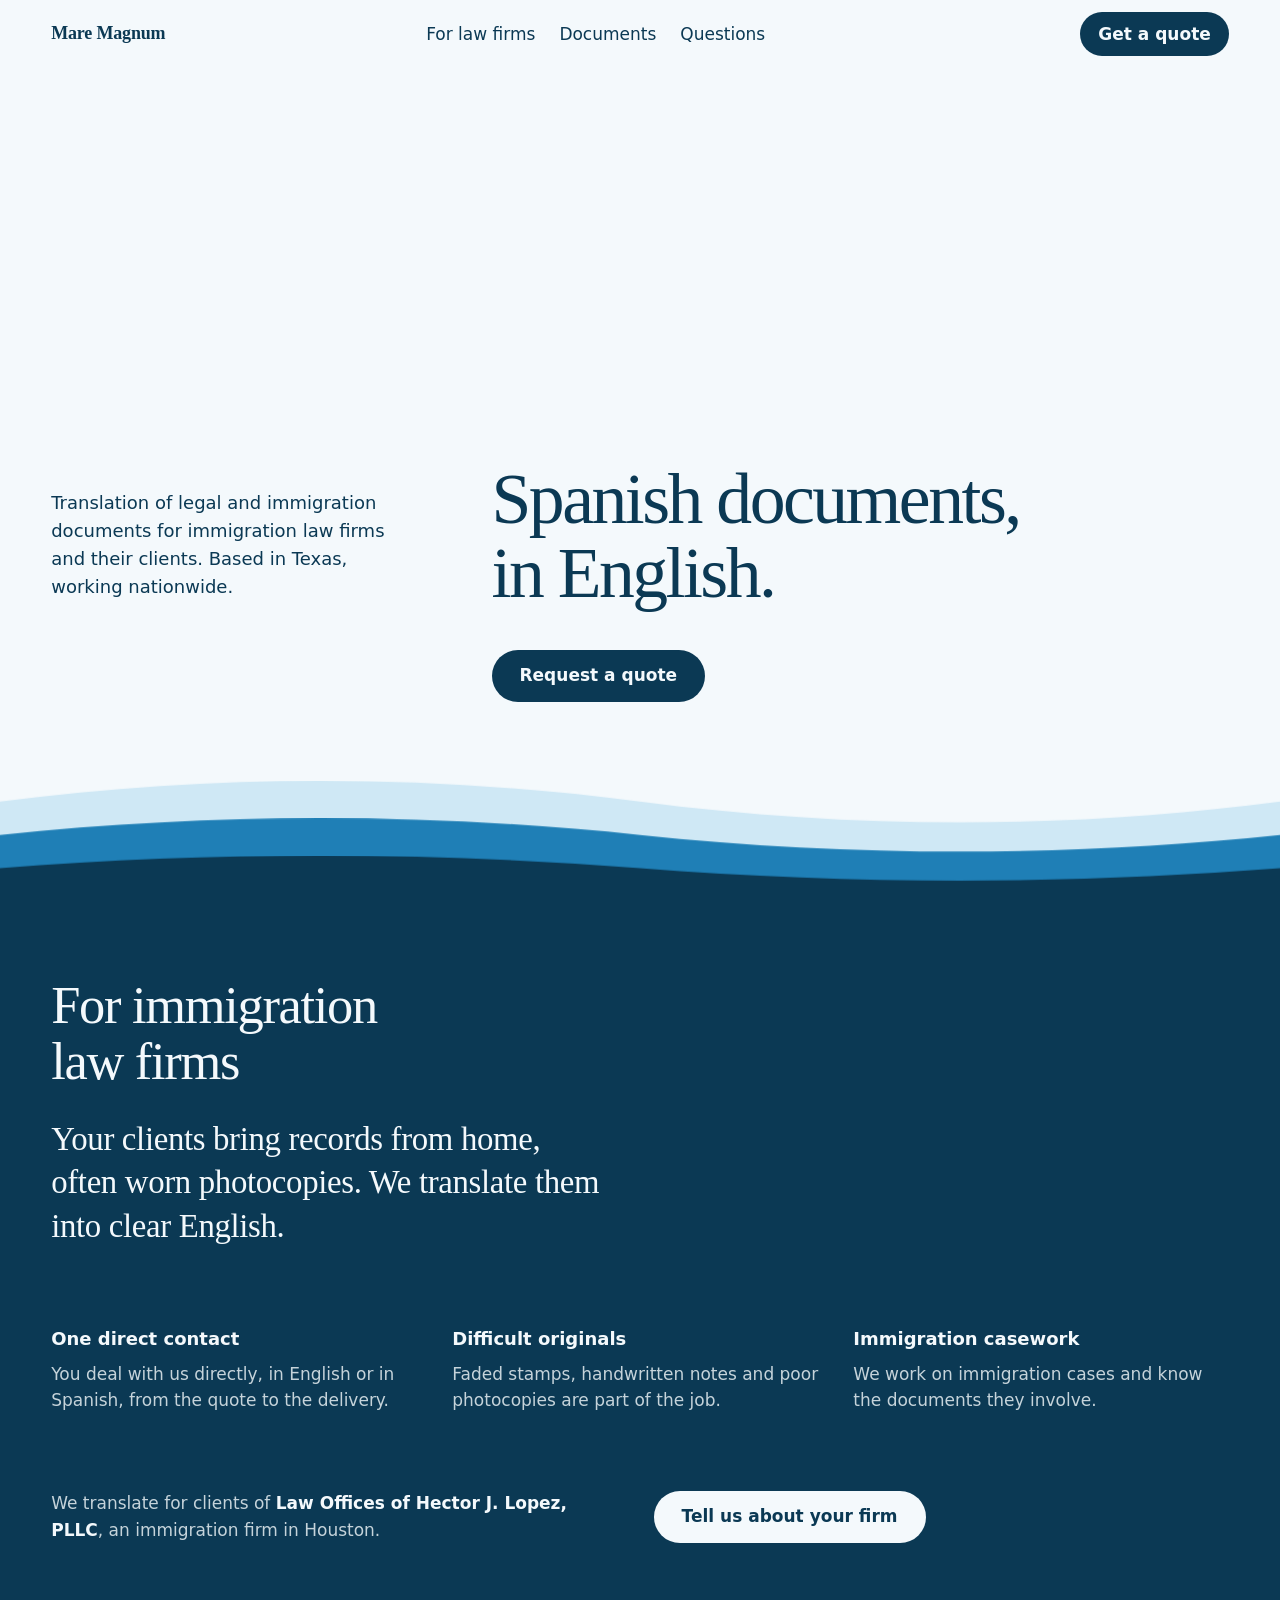
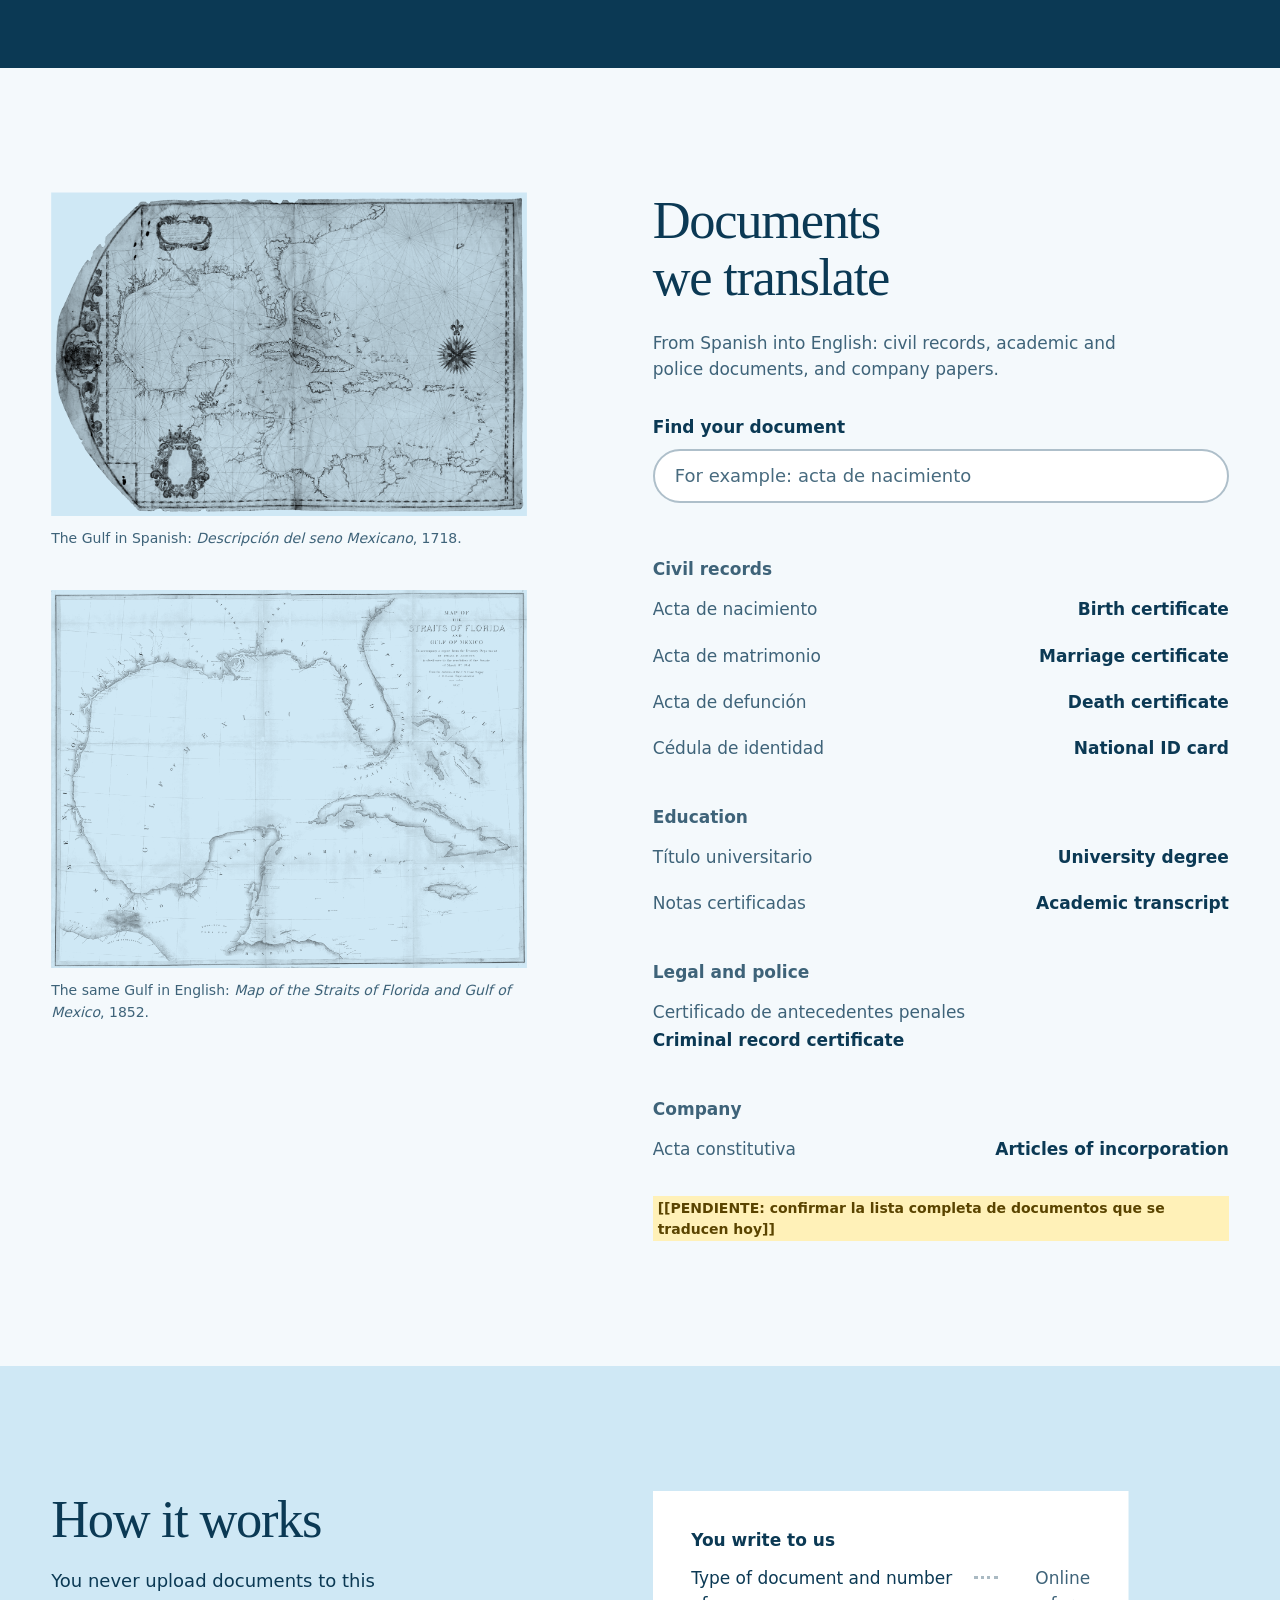
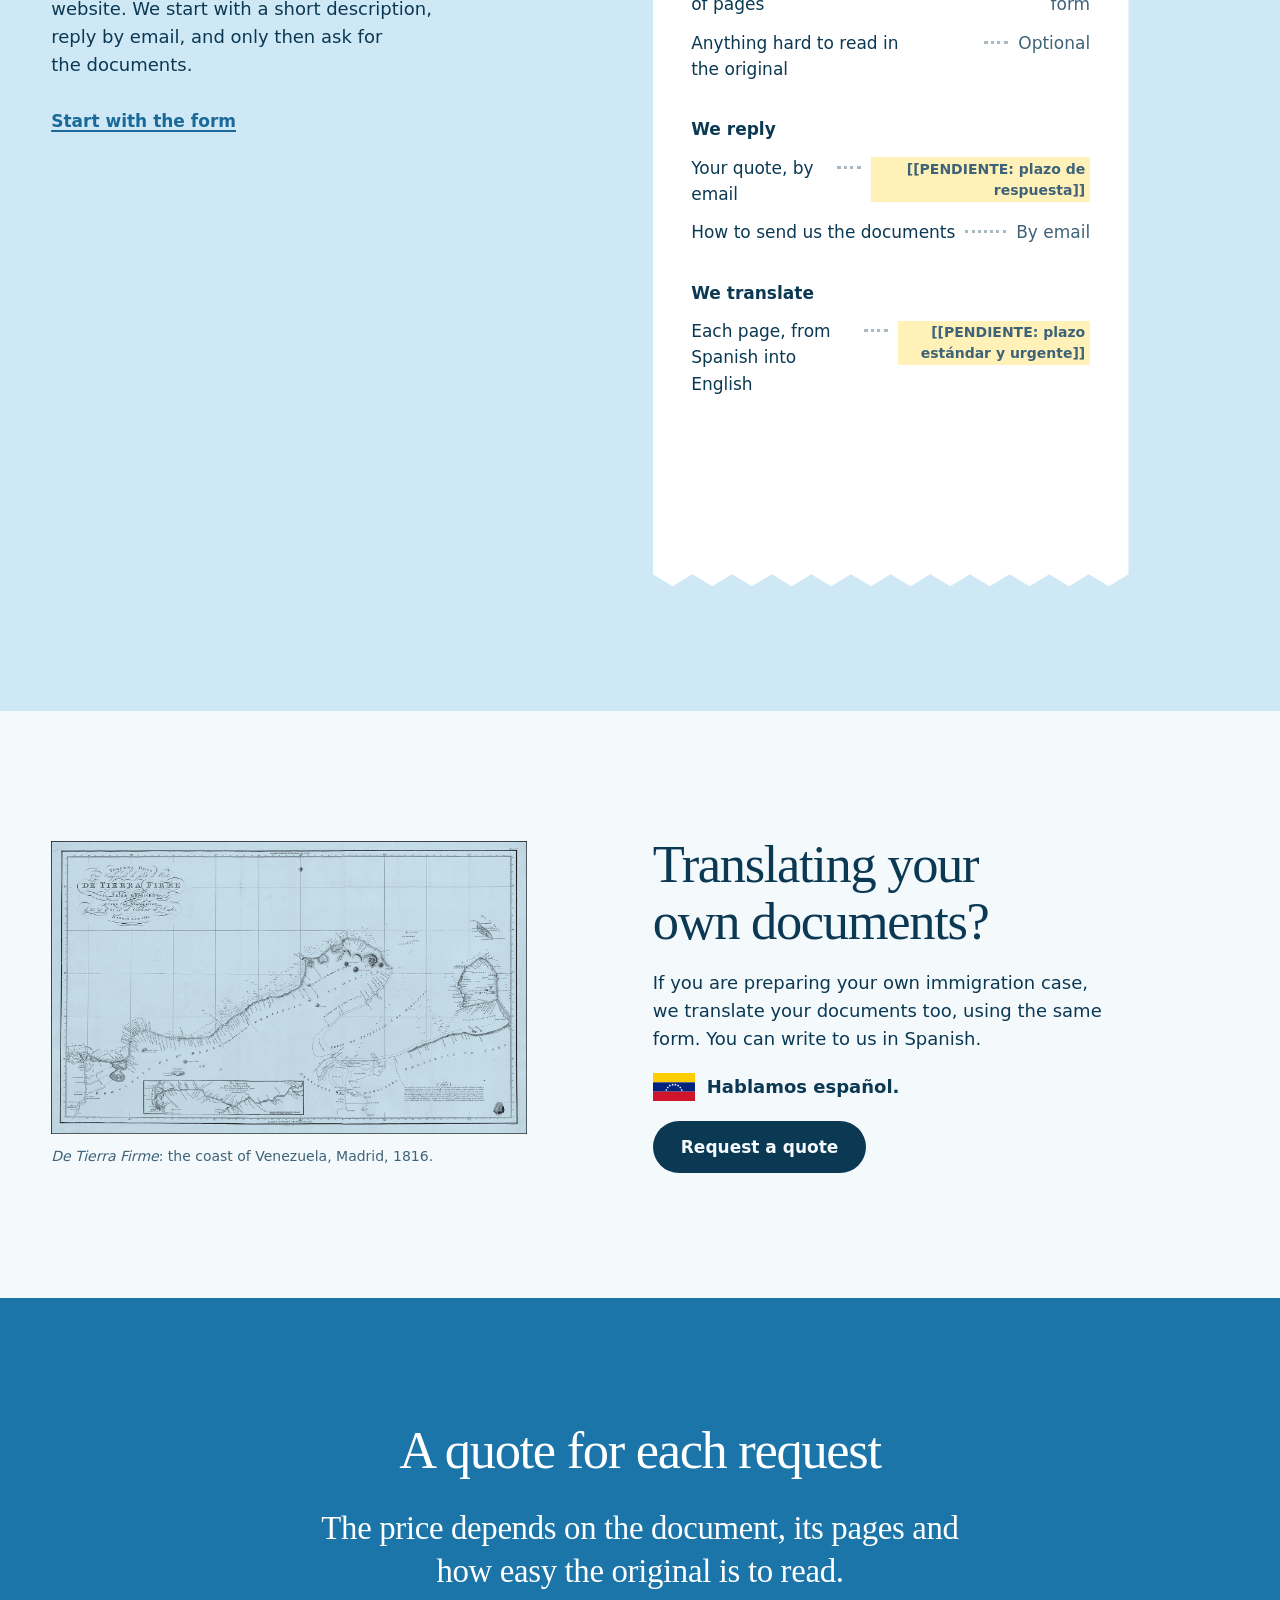
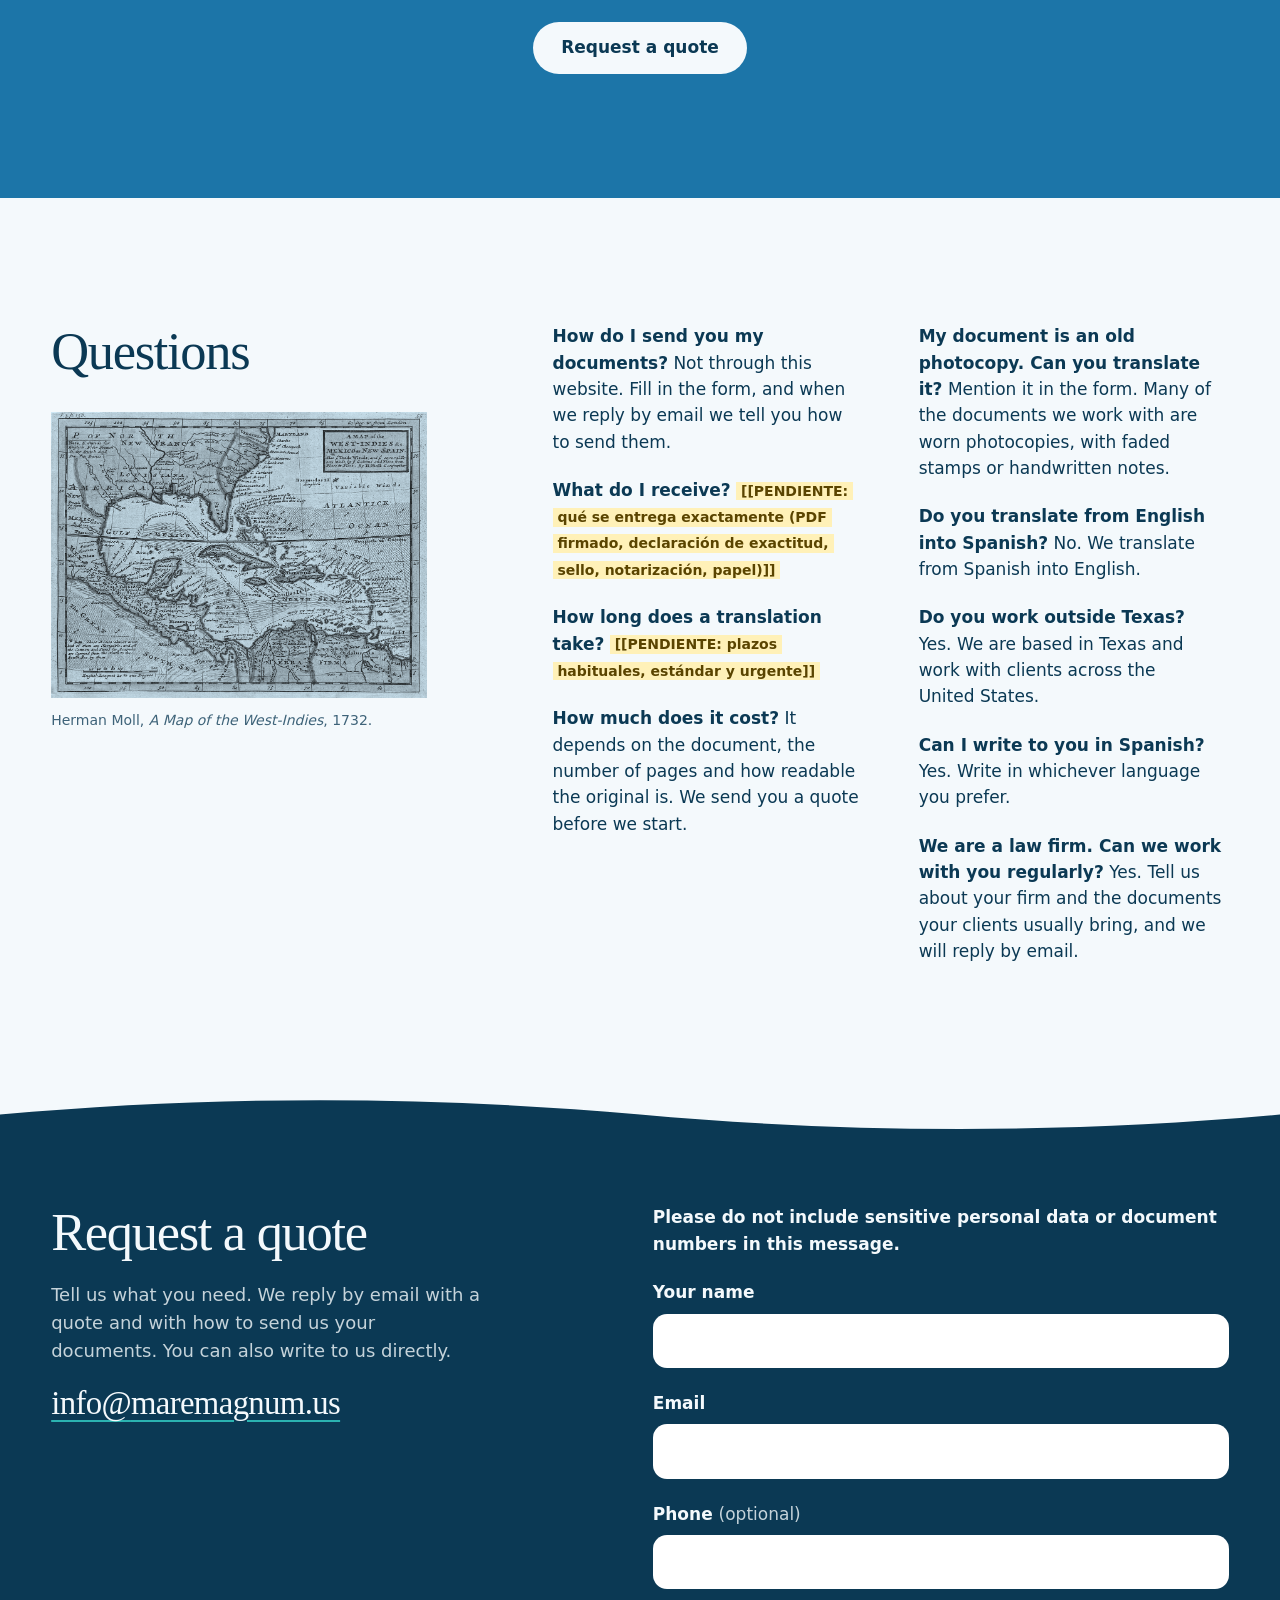
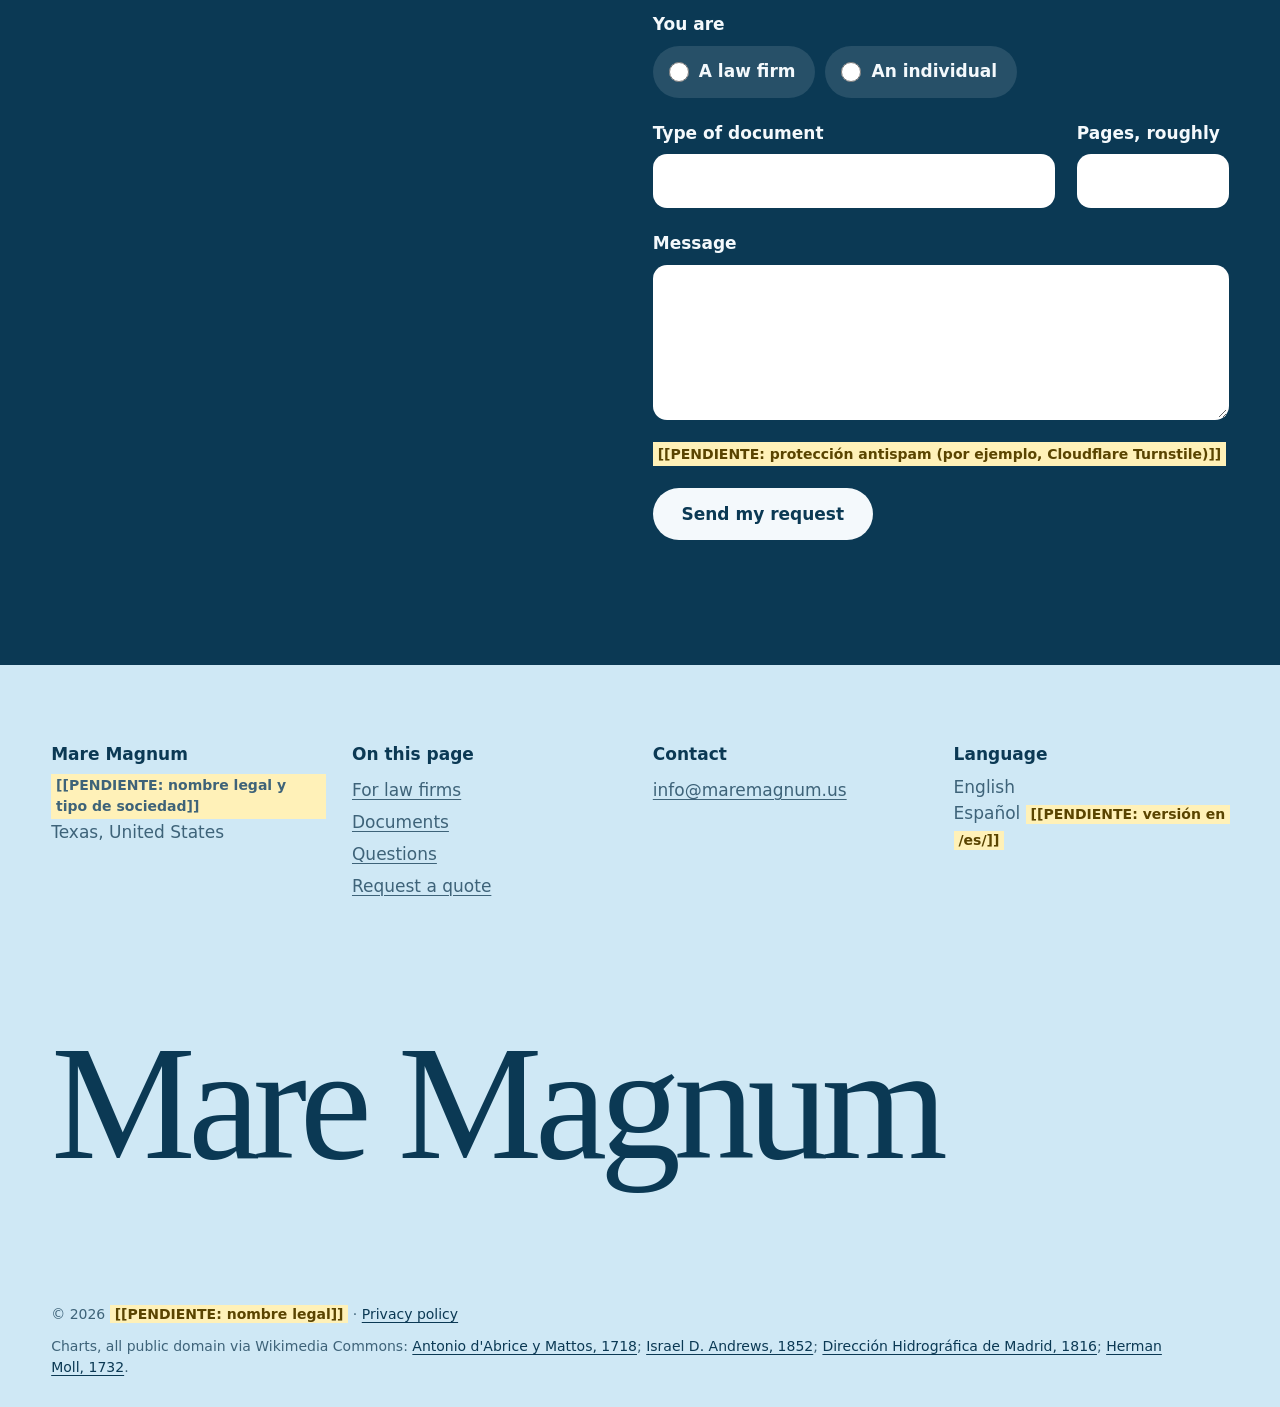
==== index.html @ df75ad5e "Primera versión de la web en inglés Portada, firmas de abogados, documentos con buscador, cómo funci" ====
<!doctype html>
<html lang="en">
<head>
  <meta charset="utf-8">
  <meta name="viewport" content="width=device-width, initial-scale=1, viewport-fit=cover, interactive-widget=resizes-content">
  <title>Mare Magnum · Spanish to English translation of legal and immigration documents</title>
  <meta name="description" content="Spanish to English translation of legal and immigration documents for immigration law firms and their clients. Based in Texas, working nationwide.">
  <meta name="theme-color" content="#F4F9FC">
  <meta name="color-scheme" content="light">
  <link rel="canonical" href="https://maremagnum.us/">
  <meta property="og:type" content="website">
  <meta property="og:title" content="Mare Magnum · Spanish documents, in English">
  <meta property="og:description" content="Translation of legal and immigration documents for immigration law firms and their clients. Texas, nationwide.">
  <meta property="og:url" content="https://maremagnum.us/">
  <link rel="icon" href="/assets/img/favicon.svg" type="image/svg+xml">
  <link rel="preload" href="/assets/fonts/libre-baskerville-latin.woff2" as="font" type="font/woff2" crossorigin>
  <link rel="preload" href="/assets/fonts/dm-sans-latin.woff2" as="font" type="font/woff2" crossorigin>
  <link rel="stylesheet" href="/assets/css/tokens.css">
  <link rel="stylesheet" href="/assets/css/base.css">
  <link rel="stylesheet" href="/assets/css/main.css">
  <script>document.documentElement.classList.add("js");setTimeout(function(){if(!window.mmReady)document.documentElement.classList.remove("js")},2500)</script>
  <script src="/assets/js/main.js" defer></script>
</head>
<body>
  <a class="skip" href="#main">Skip to content</a>

  <header class="top" id="top">
    <a class="wordmark" href="/" aria-label="Mare Magnum, home">Mare Magnum</a>
    <nav class="top-nav" id="site-nav" aria-label="Main">
      <a href="#firms">For law firms</a>
      <a href="#documents">Documents</a>
      <a href="#faq">Questions</a>
    </nav>
    <div class="top-actions">
      <a class="button button-small" href="#contact">Get a quote</a>
      <button class="menu-button" type="button" aria-expanded="false" aria-controls="site-nav" aria-label="Menu">
        <svg viewBox="0 0 24 24" width="22" height="22" aria-hidden="true" focusable="false"><path class="menu-line menu-line-1" d="M3 8h18"/><path class="menu-line menu-line-2" d="M3 16h18"/></svg>
      </button>
    </div>
  </header>

  <main id="main">

    <!-- Portada -->
    <section class="hero" aria-labelledby="hero-title">
      <div class="hero-inner">
        <h1 class="hero-title lines" id="hero-title">
          <span class="line"><span data-line>Spanish documents,</span></span>
          <span class="line"><span data-line>in English.</span></span>
        </h1>
        <p class="hero-sub">Translation of legal and immigration documents for immigration law firms and their clients. Based in Texas, working nationwide.</p>
        <div class="hero-action">
          <a class="button" href="#contact">Request a quote</a>
        </div>
      </div>
      <svg class="waves" viewBox="0 0 2880 240" preserveAspectRatio="none" aria-hidden="true" focusable="false">
        <path class="wave wave-1" d="M0 96 C240 56 480 56 720 96 S1200 136 1440 96 S1920 56 2160 96 S2640 136 2880 96 V240 H0 Z"/>
        <path class="wave wave-2" d="M0 144 C240 112 480 112 720 144 S1200 176 1440 144 S1920 112 2160 144 S2640 176 2880 144 V240 H0 Z"/>
        <path class="wave wave-3" d="M0 192 C240 168 480 168 720 192 S1200 216 1440 192 S1920 168 2160 192 S2640 216 2880 192 V240 H0 Z"/>
      </svg>
    </section>

    <!-- Para firmas de abogados -->
    <section class="firms" id="firms" aria-labelledby="firms-title">
      <div class="firms-head" data-reveal>
        <h2 class="title" id="firms-title">For immigration law firms</h2>
        <p class="statement">Your clients bring records from home, often worn photocopies. We translate them into clear English.</p>
      </div>
      <dl class="firms-points" data-reveal>
        <div>
          <dt>One direct contact</dt>
          <dd>You deal with us directly, in English or in Spanish, from the quote to the delivery.</dd>
        </div>
        <div>
          <dt>Difficult originals</dt>
          <dd>Faded stamps, handwritten notes and poor photocopies are part of the job.</dd>
        </div>
        <div>
          <dt>Immigration casework</dt>
          <dd>We work on immigration cases and know the documents they involve.</dd>
        </div>
      </dl>
      <div class="firms-foot" data-reveal>
        <p>We translate for clients of <strong>Law Offices of Hector J. Lopez, PLLC</strong>, an immigration firm in Houston.</p>
        <a class="button button-on-dark" href="#contact" data-audience="firm">Tell us about your firm</a>
      </div>
    </section>

    <!-- Servicios: documentos -->
    <section class="documents" id="documents" aria-labelledby="documents-title">
      <div class="documents-charts" data-reveal>
        <figure class="chart">
          <div class="chart-frame"><img src="/assets/img/chart-gulf-1718.jpg" width="1280" height="871" loading="lazy" decoding="async"
               alt="Hand-drawn Spanish sea chart from 1718 of the Gulf of Mexico and the Caribbean, with compass roses and the coast of Texas."></div>
          <figcaption>The Gulf in Spanish: <i lang="es">Descripción del seno Mexicano</i>, 1718.</figcaption>
        </figure>
        <figure class="chart">
          <div class="chart-frame"><img src="/assets/img/chart-gulf-1852.jpg" width="1600" height="1272" loading="lazy" decoding="async"
               alt="Printed English chart from 1852 of the Gulf of Mexico and the Straits of Florida, from the archives of the U.S. Coast Survey."></div>
          <figcaption>The same Gulf in English: <i>Map of the Straits of Florida and Gulf of Mexico</i>, 1852.</figcaption>
        </figure>
      </div>

      <div class="documents-list" data-reveal>
        <h2 class="title" id="documents-title">Documents we translate</h2>
        <p class="lede">From Spanish into English: civil records, academic and police documents, and company papers.</p>

        <div class="lookup">
          <label for="lookup-input">Find your document</label>
          <input id="lookup-input" type="search" enterkeyhint="search" inputmode="search" autocomplete="off" spellcheck="false"
                 placeholder="For example: acta de nacimiento" aria-describedby="lookup-status">
          <p class="lookup-status" id="lookup-status" role="status" aria-live="polite"></p>
          <p class="lookup-ask" hidden>
            Not on the list? <a href="#contact" data-ask>Ask us about it</a>.
          </p>
        </div>

        <div class="doc-groups" id="doc-groups">
          <div class="doc-group">
            <h3>Civil records</h3>
            <ul>
              <li><span lang="es">Acta de nacimiento</span><span>Birth certificate</span></li>
              <li><span lang="es">Acta de matrimonio</span><span>Marriage certificate</span></li>
              <li><span lang="es">Acta de defunción</span><span>Death certificate</span></li>
              <li><span lang="es">Cédula de identidad</span><span>National ID card</span></li>
            </ul>
          </div>
          <div class="doc-group">
            <h3>Education</h3>
            <ul>
              <li><span lang="es">Título universitario</span><span>University degree</span></li>
              <li><span lang="es">Notas certificadas</span><span>Academic transcript</span></li>
            </ul>
          </div>
          <div class="doc-group">
            <h3>Legal and police</h3>
            <ul>
              <li><span lang="es">Certificado de antecedentes penales</span><span>Criminal record certificate</span></li>
            </ul>
          </div>
          <div class="doc-group">
            <h3>Company</h3>
            <ul>
              <li><span lang="es">Acta constitutiva</span><span>Articles of incorporation</span></li>
            </ul>
          </div>
        </div>
        <p class="pending">[[PENDIENTE: confirmar la lista completa de documentos que se traducen hoy]]</p>
      </div>
    </section>

    <!-- Cómo funciona -->
    <section class="process" id="process" aria-labelledby="process-title">
      <div class="process-text" data-reveal>
        <h2 class="title" id="process-title">How it works</h2>
        <p>You never upload documents to this website. We start with a short description, reply by email, and only then ask for the documents.</p>
        <a class="text-link" href="#contact">Start with the form</a>
      </div>
      <div class="slip" data-reveal>
        <ol class="slip-steps">
          <li>
            <h3>You write to us</h3>
            <p class="slip-row"><span>Type of document and number of pages</span><span>Online form</span></p>
            <p class="slip-row"><span>Anything hard to read in the original</span><span>Optional</span></p>
          </li>
          <li>
            <h3>We reply</h3>
            <p class="slip-row"><span>Your quote, by email</span><span class="pending">[[PENDIENTE: plazo de respuesta]]</span></p>
            <p class="slip-row"><span>How to send us the documents</span><span>By email</span></p>
          </li>
          <li>
            <h3>We translate</h3>
            <p class="slip-row"><span>Each page, from Spanish into English</span><span class="pending">[[PENDIENTE: plazo estándar y urgente]]</span></p>
          </li>
        </ol>
        <p class="slip-total"><span>You receive</span><span class="pending">[[PENDIENTE: qué se entrega: PDF firmado, declaración de exactitud…]]</span></p>
      </div>
    </section>

    <!-- Para particulares -->
    <section class="individuals" id="individuals" aria-labelledby="individuals-title">
      <figure class="chart" data-reveal>
        <div class="chart-frame"><img src="/assets/img/chart-venezuela-1816.jpg" width="1600" height="983" loading="lazy" decoding="async"
             alt="Engraved Spanish chart from 1816 of the Caribbean coast of Venezuela and Colombia, from the Guajira to the Paraguaná peninsula."></div>
        <figcaption><i lang="es">De Tierra Firme</i>: the coast of Venezuela, Madrid, 1816.</figcaption>
      </figure>
      <div class="individuals-text" data-reveal>
        <h2 class="title" id="individuals-title">Translating your own documents?</h2>
        <p>If you are preparing your own immigration case, we translate your documents too, using the same form. You can write to us in Spanish.</p>
        <p class="spanish">
          <svg class="flag-ve" viewBox="0 0 36 24" role="img" aria-label="Flag of Venezuela">
            <rect width="36" height="8" fill="var(--ve-yellow)"/>
            <rect y="8" width="36" height="8" fill="var(--ve-blue)"/>
            <rect y="16" width="36" height="8" fill="var(--ve-red)"/>
            <g fill="#fff">
              <circle cx="11.4" cy="14.6" r=".72"/><circle cx="12.6" cy="12.4" r=".72"/><circle cx="14.4" cy="10.8" r=".72"/><circle cx="16.8" cy="10" r=".72"/>
              <circle cx="19.2" cy="10" r=".72"/><circle cx="21.6" cy="10.8" r=".72"/><circle cx="23.4" cy="12.4" r=".72"/><circle cx="24.6" cy="14.6" r=".72"/>
            </g>
          </svg>
          <span lang="es">Hablamos español.</span>
        </p>
        <a class="button" href="#contact" data-audience="individual">Request a quote</a>
      </div>
    </section>

    <!-- Precio -->
    <section class="pricing" id="pricing" aria-labelledby="pricing-title">
      <div class="pricing-inner" data-reveal>
        <h2 class="title" id="pricing-title">A quote for each request</h2>
        <p class="statement">The price depends on the document, its pages and how easy the original is to read.</p>
        <a class="button button-light" href="#contact">Request a quote</a>
      </div>
    </section>

    <!-- Preguntas frecuentes -->
    <section class="faq" id="faq" aria-labelledby="faq-title">
      <div class="faq-head" data-reveal>
        <h2 class="title" id="faq-title">Questions</h2>
        <figure class="chart">
          <div class="chart-frame"><img src="/assets/img/chart-west-indies-1732.jpg" width="1200" height="915" loading="lazy" decoding="async"
               alt="Hand-coloured English map from 1732 by Herman Moll of the West Indies and the Gulf of Mexico, showing trade winds and the routes of Spanish ships."></div>
          <figcaption>Herman Moll, <i>A Map of the West-Indies</i>, 1732.</figcaption>
        </figure>
      </div>
      <div class="faq-text" data-reveal>
        <p><strong>How do I send you my documents?</strong> Not through this website. Fill in the form, and when we reply by email we tell you how to send them.</p>
        <p><strong>What do I receive?</strong> <span class="pending">[[PENDIENTE: qué se entrega exactamente (PDF firmado, declaración de exactitud, sello, notarización, papel)]]</span></p>
        <p><strong>How long does a translation take?</strong> <span class="pending">[[PENDIENTE: plazos habituales, estándar y urgente]]</span></p>
        <p><strong>How much does it cost?</strong> It depends on the document, the number of pages and how readable the original is. We send you a quote before we start.</p>
        <p><strong>My document is an old photocopy. Can you translate it?</strong> Mention it in the form. Many of the documents we work with are worn photocopies, with faded stamps or handwritten notes.</p>
        <p><strong>Do you translate from English into Spanish?</strong> No. We translate from Spanish into English.</p>
        <p><strong>Do you work outside Texas?</strong> Yes. We are based in Texas and work with clients across the United States.</p>
        <p><strong>Can I write to you in Spanish?</strong> Yes. Write in whichever language you prefer.</p>
        <p><strong>We are a law firm. Can we work with you regularly?</strong> Yes. Tell us about your firm and the documents your clients usually bring, and we will reply by email.</p>
      </div>
    </section>

    <!-- Contacto -->
    <section class="contact" id="contact" aria-labelledby="contact-title">
      <svg class="wave-edge" viewBox="0 0 1440 80" preserveAspectRatio="none" aria-hidden="true" focusable="false">
        <path d="M0 40 C240 10 480 10 720 40 S1200 70 1440 40 V80 H0 Z"/>
      </svg>
      <div class="contact-inner">
        <div class="contact-side" data-reveal>
          <h2 class="title" id="contact-title">Request a quote</h2>
          <p>Tell us what you need. We reply by email with a quote and with how to send us your documents. You can also write to us directly.</p>
          <a class="contact-email" href="mailto:info@maremagnum.us">info@<wbr>maremagnum.us</a>
        </div>

        <form class="form" id="quote-form" action="/api/contact" method="post" novalidate data-reveal>
          <p class="form-note" id="form-note">Please do not include sensitive personal data or document numbers in this message.</p>

          <div class="field">
            <label for="f-name">Your name</label>
            <input id="f-name" name="name" type="text" autocomplete="name" autocapitalize="words" enterkeyhint="next" required>
            <p class="field-error" id="f-name-error"></p>
          </div>

          <div class="field">
            <label for="f-email">Email</label>
            <input id="f-email" name="email" type="email" inputmode="email" autocomplete="email" autocapitalize="off" spellcheck="false" enterkeyhint="next" required>
            <p class="field-error" id="f-email-error"></p>
          </div>

          <div class="field">
            <label for="f-phone">Phone <span class="optional">(optional)</span></label>
            <input id="f-phone" name="phone" type="tel" inputmode="tel" autocomplete="tel" enterkeyhint="next">
          </div>

          <fieldset class="field choice">
            <legend>You are</legend>
            <div class="choice-options">
              <label class="choice-option"><input type="radio" name="audience" value="firm" required> <span>A law firm</span></label>
              <label class="choice-option"><input type="radio" name="audience" value="individual"> <span>An individual</span></label>
            </div>
            <p class="field-error" id="f-audience-error"></p>
          </fieldset>

          <div class="field" id="field-firm">
            <label for="f-firm">Name of the firm</label>
            <input id="f-firm" name="firm" type="text" autocomplete="organization">
          </div>

          <div class="field-row">
            <div class="field">
              <label for="f-doc">Type of document</label>
              <input id="f-doc" name="document" type="text" list="doc-options" autocomplete="off" required>
              <datalist id="doc-options">
                <option value="Birth certificate"></option>
                <option value="Marriage certificate"></option>
                <option value="Death certificate"></option>
                <option value="National ID card"></option>
                <option value="University degree"></option>
                <option value="Academic transcript"></option>
                <option value="Criminal record certificate"></option>
                <option value="Articles of incorporation"></option>
              </datalist>
              <p class="field-error" id="f-doc-error"></p>
            </div>
            <div class="field field-pages">
              <label for="f-pages">Pages, roughly</label>
              <input id="f-pages" name="pages" type="number" inputmode="numeric" min="1" max="999" step="1">
              <p class="field-error" id="f-pages-error"></p>
            </div>
          </div>

          <div class="field">
            <label for="f-message">Message</label>
            <textarea id="f-message" name="message" rows="5" aria-describedby="form-note"></textarea>
          </div>

          <p class="pending antispam">[[PENDIENTE: protección antispam (por ejemplo, Cloudflare Turnstile)]]</p>

          <button class="button button-light" type="submit">Send my request</button>
          <p class="form-status" id="form-status" role="status" aria-live="polite"></p>
        </form>
      </div>
    </section>
  </main>

  <footer class="foot">
    <div class="foot-cols">
      <div>
        <p class="foot-head">Mare Magnum</p>
        <p class="pending">[[PENDIENTE: nombre legal y tipo de sociedad]]</p>
        <p>Texas, United States</p>
      </div>
      <nav aria-label="Footer">
        <p class="foot-head">On this page</p>
        <ul>
          <li><a href="#firms">For law firms</a></li>
          <li><a href="#documents">Documents</a></li>
          <li><a href="#faq">Questions</a></li>
          <li><a href="#contact">Request a quote</a></li>
        </ul>
      </nav>
      <div>
        <p class="foot-head">Contact</p>
        <p><a href="mailto:info@maremagnum.us">info@maremagnum.us</a></p>
      </div>
      <div>
        <p class="foot-head">Language</p>
        <p><span aria-current="true">English</span></p>
        <p lang="es">Español <span class="pending">[[PENDIENTE: versión en /es/]]</span></p>
      </div>
    </div>
    <p class="foot-word" aria-hidden="true">Mare Magnum</p>
    <div class="foot-legal">
      <p>© <span data-year>2026</span> <span class="pending">[[PENDIENTE: nombre legal]]</span> · <a href="/privacy/">Privacy policy</a></p>
      <p class="credits">Charts, all public domain via Wikimedia Commons:
        <a href="https://commons.wikimedia.org/wiki/File:Descripcion_de_la_seno_Mexicano._Par_Antonio_d%27Abrice_y_Mattos,_Pilotto_de_Armada_de_Barlovento_RMG_K0981.jpg">Antonio d'Abrice y Mattos, 1718</a>;
        <a href="https://commons.wikimedia.org/wiki/File:1852_Andrews_Map_of_Florida,_Cuba_and_the_Gulf_of_Mexico_-_Geographicus_-_StraitsofFlorida-andrews-1852.jpg">Israel D. Andrews, 1852</a>;
        <a href="https://commons.wikimedia.org/wiki/File:De_Tierra_Firme_3_Guajira-Paraguana_1816.jpg">Dirección Hidrográfica de Madrid, 1816</a>;
        <a href="https://commons.wikimedia.org/wiki/File:1732_Herman_Moll_Map_of_the_West_Indies_and_Caribbean_-_Geographicus_-_WestIndies-moll-1732.jpg">Herman Moll, 1732</a>.
      </p>
    </div>
  </footer>
</body>
</html>
---- assets/css/tokens.css ----
/*
  Colores y tipografía de Mare Magnum: el ÚNICO sitio donde se definen.
  Para cambiar de paleta, pon data-palette="2" o data-palette="3"
  en la etiqueta <html> de cada página. Sin el atributo se usa la paleta 1.
*/

/* Paleta 1 · Mar Caribe (activa) */
:root {
  --c-dark: #0B3954;      /* oscuro: texto principal y bloques oscuros */
  --c-main: #1F7FB6;      /* principal */
  --c-accent: #2BB3B1;    /* acento turquesa */
  --c-light: #CFE8F5;     /* claro */
  --c-ground: #F4F9FC;    /* fondo */
}

/* Paleta 2 · Costa Serena */
:root[data-palette="2"] {
  --c-dark: #14304D;
  --c-main: #3A6EA5;
  --c-accent: #C9A55C;
  --c-light: #DCE7F2;
  --c-ground: #F7F8FA;
}

/* Paleta 3 · Brisa */
:root[data-palette="3"] {
  --c-dark: #123B5C;
  --c-main: #4AA3DF;
  --c-accent: #E9825A;
  --c-light: #E3F2FC;
  --c-ground: #FBFDFE;
}

/* Funciones de cada color (el resto de la web solo usa estas) */
:root {
  --ink: var(--c-dark);
  --ink-soft: color-mix(in srgb, var(--c-dark) 78%, var(--c-ground));
  --ground: var(--c-ground);
  --paper: #FFFFFF;
  --field-light: var(--c-light);
  --field-dark: var(--c-dark);
  --field-main: color-mix(in srgb, var(--c-main) 86%, var(--c-dark));
  --on-dark: var(--c-ground);
  --on-dark-soft: color-mix(in srgb, var(--c-ground) 80%, var(--c-dark));
  --action: var(--c-dark);
  --action-hover: color-mix(in srgb, var(--c-dark) 80%, var(--c-main));
  --link: color-mix(in srgb, var(--c-main) 70%, var(--c-dark));
  --highlight: var(--c-accent);
  --error: #A3262A;

  /* Olas: claro, principal y oscuro de la paleta */
  --wave-1: var(--c-light);
  --wave-2: var(--c-main);
  --wave-3: var(--c-dark);

  /* Venezuela (solo para la banderita) */
  --ve-yellow: #FFCC00;
  --ve-blue: #00247D;
  --ve-red: #CF142B;

  /* Tipografía */
  --font-display: "Libre Baskerville", Baskerville, "Times New Roman", serif;
  --font-text: "DM Sans", system-ui, -apple-system, "Segoe UI", sans-serif;

  /* Cinco tamaños, ni uno más */
  --size-display: clamp(2rem, 1.1rem + 4.6vw, 5.5rem);
  --size-title: clamp(min(1.875rem, 8.5vw), 1.2rem + 2.6vw, 3.5rem);
  --size-statement: clamp(1.375rem, 1.05rem + 1.25vw, 2.125rem);
  --size-text: 1.0625rem;
  --size-small: 0.875rem;

  /* Espacio */
  --margin: clamp(20px, 4vw, 56px);
  --gap: clamp(16px, 2vw, 32px);
  --section: clamp(88px, 6vw + 48px, 176px);
  --radius: 999px;     /* botones: completamente redondos */

  /* Movimiento */
  --ease-out: cubic-bezier(0.22, 1, 0.36, 1);
  --ease-in-out: cubic-bezier(0.65, 0, 0.35, 1);
  --t-fast: 160ms;
  --t-base: 280ms;
  --t-slow: 900ms;
}
---- assets/css/base.css ----
/* Tipografías guardadas dentro de la web (sin llamadas a Google) */
@font-face {
  font-family: "DM Sans";
  src: url("/assets/fonts/dm-sans-latin.woff2") format("woff2");
  font-weight: 400 700;
  font-style: normal;
  font-display: swap;
}
@font-face {
  font-family: "Libre Baskerville";
  src: url("/assets/fonts/libre-baskerville-latin.woff2") format("woff2");
  font-weight: 400 700;
  font-style: normal;
  font-display: swap;
}

/* Base */
*, *::before, *::after { box-sizing: border-box; }
html {
  -webkit-tap-highlight-color: transparent;
  -webkit-text-size-adjust: 100%;
  text-size-adjust: 100%;
  scroll-behavior: smooth;
  scroll-padding-top: 88px;
  background: var(--ground);
}
@media (prefers-reduced-motion: reduce) {
  html { scroll-behavior: auto; }
}
body {
  margin: 0;
  min-height: 100svh;
  background: var(--ground);
  color: var(--ink);
  font-family: var(--font-text);
  font-size: var(--size-text);
  line-height: 1.55;
  font-optical-sizing: auto;
  -webkit-font-smoothing: antialiased;
  -moz-osx-font-smoothing: grayscale;
  -webkit-tap-highlight-color: transparent;
  overflow-x: clip;
}
h1, h2, h3, p, ul, ol, dl, dd, figure { margin: 0; }
ul, ol { padding: 0; list-style: none; }
img, svg { display: block; max-width: 100%; }
img { height: auto; }
a, button, label, summary { touch-action: manipulation; }
a { color: inherit; text-underline-offset: 0.2em; text-decoration-thickness: 1px; }
strong { font-weight: 650; }
button, input, textarea, select { font: inherit; color: inherit; }

h1, h2, h3 { text-wrap: balance; overflow-wrap: break-word; }
p, dd, li { text-wrap: pretty; }

::selection { background: var(--c-light); color: var(--c-dark); }

:focus-visible {
  outline: 3px solid var(--c-main);
  outline-offset: 3px;
  border-radius: 4px;
}

.skip {
  position: absolute;
  left: var(--margin);
  top: -100px;
  z-index: 100;
  padding: 12px 18px;
  background: var(--action);
  color: var(--on-dark);
  border-radius: var(--radius);
  text-decoration: none;
}
.skip:focus { top: 12px; }

/* Botones (uno solo en toda la web, completamente redondos) */
.button {
  display: inline-flex;
  align-items: center;
  justify-content: center;
  min-height: 52px;
  padding: 0 28px;
  border: 0;
  border-radius: var(--radius);
  background: var(--action);
  color: var(--on-dark);
  font-weight: 600;
  font-size: var(--size-text);
  max-width: 100%;
  padding-block: 12px;
  line-height: 1.2;
  text-align: center;
  text-decoration: none;
  text-wrap: balance;
  cursor: pointer;
  user-select: none;
  -webkit-user-select: none;
  -webkit-touch-callout: none;
  touch-action: manipulation;
  transition: background-color var(--t-base) var(--ease-out), transform var(--t-fast) var(--ease-out);
}
.button:active { transform: scale(0.97); }
@media (hover: hover) and (pointer: fine) {
  .button:hover { background: var(--action-hover); }
}
.button-small { min-height: 44px; padding: 0 18px; }
.button-light, .button-on-dark { background: var(--ground); color: var(--ink); }
@media (hover: hover) and (pointer: fine) {
  .button-light:hover, .button-on-dark:hover { background: var(--c-light); }
}

.text-link {
  display: inline-flex;
  align-items: center;
  min-height: 44px;
  color: var(--link);
  font-weight: 600;
  text-decoration: underline;
  text-decoration-thickness: 2px;
}

/* Marcadores de datos pendientes: visibles a propósito */
.pending {
  display: inline;
  padding: 0.1em 0.35em;
  background: #FFF1B8;
  color: #5A4400;
  font-family: var(--font-text);
  font-size: var(--size-small);
  font-weight: 600;
  line-height: 1.5;
  overflow-wrap: anywhere;
  box-decoration-break: clone;
  -webkit-box-decoration-break: clone;
}
p.pending { display: block; width: fit-content; max-width: 100%; }
---- assets/css/main.css ----
/* ============ Piezas comunes ============ */
.title {
  font-family: var(--font-display);
  font-size: var(--size-title);
  font-weight: 400;
  line-height: 1.08;
  letter-spacing: -0.025em;
  max-width: 18ch;
}
.statement {
  font-family: var(--font-display);
  font-size: var(--size-statement);
  line-height: 1.32;
  letter-spacing: -0.01em;
  max-width: 34ch;
}
.lede { color: var(--ink-soft); max-width: 46ch; }

/* Rejilla de 12 columnas con márgenes iguales a los dos lados */
.firms, .documents, .process, .individuals, .faq, .contact-inner, .foot {
  display: grid;
  grid-template-columns: repeat(12, minmax(0, 1fr));
  column-gap: var(--gap);
  padding-inline: max(var(--margin), env(safe-area-inset-left)) max(var(--margin), env(safe-area-inset-right));
}
.firms > *, .documents > *, .process > *, .individuals > *, .faq > *, .contact-inner > *, .foot > * {
  grid-column: 1 / -1;
  min-width: 0;
}
/* Las columnas internas nunca se ensanchan más que la pantalla */
.firms-head, .documents-list, .documents-charts, .lookup, .process-text, .individuals-text,
.faq-head, .contact-side, .form, .field, .hero-inner, .pricing-inner {
  grid-template-columns: minmax(0, 1fr);
}
input, textarea { min-width: 0; }

/* Cartas náuticas: un solo tratamiento para todas */
.chart { display: grid; gap: 12px; }
.chart-frame { background: var(--c-light); overflow: clip; isolation: isolate; }
.chart-frame img {
  width: 100%;
  filter: grayscale(1) contrast(1.08);
  mix-blend-mode: multiply;
}
.chart figcaption { font-size: var(--size-small); color: var(--ink-soft); max-width: 52ch; }

/* ============ Cabecera ============ */
.top {
  position: sticky;
  top: 0;
  z-index: 50;
  display: grid;
  grid-template-columns: auto 1fr auto;
  align-items: center;
  gap: 16px;
  min-height: 68px;
  padding: max(10px, env(safe-area-inset-top)) max(var(--margin), env(safe-area-inset-right)) 10px max(var(--margin), env(safe-area-inset-left));
  background: var(--ground);
  transition: background-color var(--t-base) var(--ease-out);
}
.wordmark {
  font-family: var(--font-display);
  font-weight: 700;
  font-size: 1.125rem;
  letter-spacing: -0.01em;
  text-decoration: none;
  white-space: nowrap;
  display: inline-flex;
  align-items: center;
  min-height: 44px;
}
.top-nav { display: flex; gap: 4px 24px; flex-wrap: wrap; }
.top-nav a {
  display: inline-flex;
  align-items: center;
  min-height: 44px;
  text-decoration: none;
  font-weight: 500;
  position: relative;
}
.top-nav a::after {
  content: "";
  position: absolute;
  left: 0; right: 0; bottom: 10px;
  height: 2px;
  background: currentColor;
  transform: scaleX(0);
  transform-origin: right;
  transition: transform var(--t-base) var(--ease-out);
}
@media (hover: hover) and (pointer: fine) {
  .top-nav a:hover::after { transform: scaleX(1); transform-origin: left; }
}
.top-actions { display: flex; align-items: center; gap: 8px; }
.menu-button {
  display: none;
  justify-content: center;
  min-height: 44px;
  min-width: 44px;
  padding: 0;
  border: 0;
  border-radius: var(--radius);
  background: var(--c-light);
  color: var(--ink);
  font-weight: 600;
  cursor: pointer;
  touch-action: manipulation;
}
.menu-line {
  stroke: currentColor;
  stroke-width: 2;
  stroke-linecap: round;
  transform-origin: 12px 12px;
  transition: transform var(--t-base) var(--ease-out);
}
.top.is-open .menu-line-1 { transform: translateY(4px) rotate(45deg); }
.top.is-open .menu-line-2 { transform: translateY(-4px) rotate(-45deg); }
.menu-button:active { transform: scale(0.94); }

@media (max-width: 899px) {
  .top { display: flex; flex-wrap: wrap; justify-content: space-between; column-gap: 12px; row-gap: 4px; }
  .top-actions { margin-left: auto; }
  .top-nav { order: 3; flex-basis: 100%; }
  .js .menu-button { display: inline-flex; align-items: center; }
  .js .top-nav { display: none; }
  .js .top.is-open .top-nav {
    display: grid;
    gap: 0;
    padding-block: 4px 12px;
    opacity: 1;
    transform: none;
    transition: opacity 200ms var(--ease-out), transform 200ms var(--ease-out);
    @starting-style { opacity: 0; transform: translateY(-6px); }
  }
  .js .top.is-open .top-nav > a { min-height: 48px; font-size: 1.125rem; width: fit-content; }
}
@media (min-width: 900px) {
  .top { grid-template-columns: minmax(0, 36fr) minmax(0, 64fr) auto; }
}

/* ============ Portada ============ */
.hero {
  position: relative;
  display: grid;
  min-height: calc(100svh - 68px);
  padding: 0 max(var(--margin), env(safe-area-inset-right)) calc(clamp(96px, 13vw, 200px) + 32px) max(var(--margin), env(safe-area-inset-left));
  overflow: clip;
}
.hero-inner {
  align-self: end;
  display: grid;
  gap: 24px;
  padding-top: 18svh;
}
.hero-title {
  font-family: var(--font-display);
  font-weight: 400;
  font-size: clamp(min(1.875rem, 9vw), 9vw, 5.5rem);
  line-height: 1.02;
  letter-spacing: -0.035em;
}
.hero-sub { max-width: 36ch; font-size: 1.125rem; color: var(--ink); }
.hero-action { display: flex; }

@media (min-width: 900px) {
  .hero-inner {
    grid-template-columns: minmax(0, 36fr) minmax(0, 64fr);
    column-gap: var(--gap);
    row-gap: 40px;
  }
  .hero-title { grid-column: 2; grid-row: 1; font-size: clamp(3rem, 5.6vw, 5.5rem); }
  .hero-sub { grid-column: 1; grid-row: 1; align-self: end; padding-bottom: 0.5em; max-width: 30ch; }
  .hero-action { grid-column: 2; grid-row: 2; }
}

/* Máscara para que cada línea del título suba desde su base */
.lines .line { display: block; overflow: clip; padding-bottom: 0.1em; margin-bottom: -0.1em; }
.lines [data-line] { display: block; }

/* Olas */
.waves {
  position: absolute;
  left: 0;
  bottom: -1px;
  width: 200%;
  max-width: none;
  height: clamp(96px, 13vw, 200px);
  pointer-events: none;
}
.wave-1 { fill: var(--wave-1); }
.wave-2 { fill: var(--wave-2); }
.wave-3 { fill: var(--wave-3); }

/* ============ Para firmas ============ */
.firms {
  background: var(--field-dark);
  color: var(--on-dark);
  padding-block: clamp(56px, 6vw, 112px) var(--section);
  row-gap: clamp(48px, 6vw, 96px);
}
.firms-head { display: grid; gap: 28px; }
.firms-head .statement { color: var(--on-dark); }
.firms-points { display: grid; gap: 32px; }
.firms-points dt { font-weight: 650; font-size: 1.125rem; margin-bottom: 8px; color: var(--on-dark); }
.firms-points dd { color: var(--on-dark-soft); max-width: 36ch; }
.firms-foot { display: flex; flex-wrap: wrap; align-items: center; gap: 24px 40px; }
.firms-foot p { max-width: 52ch; color: var(--on-dark-soft); }
.firms-foot strong { color: var(--on-dark); }
.firms :focus-visible { outline-color: var(--c-accent); }

@media (min-width: 768px) {
  .firms-head { grid-column: 1 / span 10; }
  .firms-points { grid-template-columns: repeat(3, minmax(0, 1fr)); gap: var(--gap); }
}
@media (min-width: 1024px) {
  .firms-head { grid-column: 1 / span 9; }
  .firms-points, .firms-foot { grid-column: 1 / -1; }
}

/* ============ Documentos ============ */
.documents { padding-block: var(--section); row-gap: 56px; }
.documents-charts { display: grid; gap: 40px; align-content: start; }
.documents-list { display: grid; gap: 24px; align-content: start; }

.lookup { display: grid; gap: 8px; margin-top: 8px; }
.lookup label { font-weight: 600; }
.lookup input {
  width: 100%;
  min-height: 54px;
  padding: 0 20px;
  font-size: 1.125rem;
  border: 2px solid color-mix(in srgb, var(--c-dark) 30%, var(--c-ground));
  border-radius: var(--radius);
  background: var(--paper);
  transition: border-color var(--t-fast) var(--ease-out);
}
.lookup input::placeholder { color: color-mix(in srgb, var(--c-dark) 75%, white); }
.lookup input:focus-visible { outline-offset: 2px; border-color: var(--c-main); }
.lookup-status { min-height: 1.5em; font-size: var(--size-small); color: var(--ink-soft); }
.lookup-ask a { color: var(--link); font-weight: 600; text-decoration-thickness: 2px; }

.doc-groups { display: grid; gap: 32px; }
.doc-group h3 { font-family: var(--font-text); font-size: var(--size-text); font-weight: 600; color: var(--ink-soft); margin-bottom: 4px; }
.doc-group li {
  display: flex;
  flex-wrap: wrap;
  justify-content: space-between;
  align-items: baseline;
  gap: 2px 24px;
  min-height: 44px;
  padding: 10px 0;
  transition: opacity var(--t-base) var(--ease-out);
}
.doc-group li > span:first-child { color: var(--ink-soft); }
.doc-group li > span:last-child { font-weight: 600; text-align: right; }
.doc-group li.is-hidden, .doc-group.is-hidden { display: none; }
.doc-group li.is-match > span:last-child { background: var(--c-light); padding-inline: 6px; margin-right: -6px; box-decoration-break: clone; -webkit-box-decoration-break: clone; }

@media (min-width: 1024px) {
  .documents-charts { grid-column: 1 / span 5; position: sticky; top: 100px; align-self: start; }
  .documents-list { grid-column: 7 / -1; }
}
@media (min-width: 768px) and (max-width: 1023px) {
  .documents-charts { grid-template-columns: 1fr 1fr; gap: var(--gap); align-items: start; }
}

/* ============ Cómo funciona ============ */
.process {
  background: var(--field-light);
  padding-block: var(--section);
  row-gap: 48px;
}
.process-text { display: grid; gap: 20px; align-content: start; }
.process-text p { max-width: 34ch; font-size: 1.125rem; }
.slip {
  background: var(--paper);
  padding: 36px clamp(20px, 3vw, 40px) 48px;
  clip-path: polygon(0 0, 100% 0, 100% calc(100% - 12px), 100.000% calc(100% - 12px), 95.833% 100%, 91.667% calc(100% - 12px), 87.500% 100%, 83.333% calc(100% - 12px), 79.167% 100%, 75.000% calc(100% - 12px), 70.833% 100%, 66.667% calc(100% - 12px), 62.500% 100%, 58.333% calc(100% - 12px), 54.167% 100%, 50.000% calc(100% - 12px), 45.833% 100%, 41.667% calc(100% - 12px), 37.500% 100%, 33.333% calc(100% - 12px), 29.167% 100%, 25.000% calc(100% - 12px), 20.833% 100%, 16.667% calc(100% - 12px), 12.500% 100%, 8.333% calc(100% - 12px), 4.167% 100%, 0.000% calc(100% - 12px));
  font-variant-numeric: tabular-nums;
}
.slip-steps { display: grid; gap: 28px; }
.slip-steps h3 { font-family: var(--font-text); font-size: var(--size-text); font-weight: 700; margin-bottom: 6px; }
.slip-row {
  display: flex;
  align-items: baseline;
  gap: 10px;
  padding-block: 6px;
}
.slip-row > span:first-child { flex: 1 1 auto; display: flex; align-items: baseline; gap: 10px; min-width: 0; }
.slip-row > span:first-child::after {
  content: "";
  flex: 1 1 24px;
  min-width: 24px;
  border-bottom: 3px dotted color-mix(in srgb, var(--c-dark) 35%, white);
  transform: translateY(-5px);
}
.slip-row > span:last-child { flex: 0 1 auto; max-width: 55%; text-align: right; color: var(--ink-soft); }
.slip-total {
  display: flex;
  flex-wrap: wrap;
  justify-content: space-between;
  align-items: center;
  gap: 8px 16px;
  margin-top: 32px;
  margin-inline: calc(clamp(20px, 3vw, 40px) * -1);
  padding: 12px clamp(20px, 3vw, 40px);
  min-height: 48px;
  background: var(--ink);
  color: var(--paper);
  font-weight: 700;
}
@media (min-width: 1024px) {
  .process-text { grid-column: 1 / span 5; }
  .slip { grid-column: 7 / span 5; }
}
@media (min-width: 768px) and (max-width: 1023px) {
  .slip { grid-column: 2 / span 10; }
}

/* ============ Para particulares ============ */
.individuals { padding-block: var(--section); row-gap: 40px; align-items: center; }
.individuals-text { display: grid; gap: 20px; justify-items: start; order: -1; }
.individuals .title { max-width: 22ch; }
.individuals-text > p { max-width: 40ch; font-size: 1.125rem; }
.spanish { display: flex; align-items: center; gap: 12px; font-weight: 600; }
.flag-ve { width: 42px; height: 28px; flex: none; }
@media (min-width: 1024px) {
  .individuals .chart { grid-column: 1 / span 5; }
  .individuals-text { grid-column: 7 / -1; order: 0; }
}

/* ============ Precio ============ */
.pricing {
  background: var(--field-main);
  color: var(--paper);
  padding: var(--section) max(var(--margin), env(safe-area-inset-right)) var(--section) max(var(--margin), env(safe-area-inset-left));
}
.pricing-inner {
  display: grid;
  gap: 28px;
  justify-items: center;
  text-align: center;
  max-width: 980px;
  margin-inline: auto;
}
.pricing .title { max-width: 20ch; }
.pricing .statement { font-size: max(1.5rem, var(--size-statement)); max-width: 40ch; }
.pricing :focus-visible { outline-color: var(--paper); }

/* ============ Preguntas ============ */
.faq { padding-block: var(--section); row-gap: 48px; }
.faq-head { display: grid; gap: 32px; align-content: start; }
.faq-head .chart { max-width: 420px; }
.faq-text p { margin-bottom: 22px; max-width: 62ch; break-inside: avoid; }
.faq-text strong { font-weight: 650; }
@media (min-width: 1024px) {
  .faq-head { grid-column: 1 / span 4; }
  .faq-text { grid-column: 6 / -1; columns: 2; column-gap: 56px; }
}

/* ============ Contacto ============ */
.contact { background: var(--field-dark); color: var(--on-dark); }
.wave-edge { display: block; width: 100%; height: clamp(32px, 4vw, 64px); background: var(--ground); fill: var(--field-dark); }
.contact-inner { padding-block: clamp(48px, 5vw, 96px) var(--section); row-gap: 56px; }
.contact-side { display: grid; gap: 20px; align-content: start; }
.contact-side > p { color: var(--on-dark-soft); max-width: 38ch; font-size: 1.125rem; }
.contact-side .contact-email-label { margin-top: 16px; font-size: var(--size-text); }
.contact-email {
  font-family: var(--font-display);
  font-size: var(--size-statement);
  line-height: 1.15;
  letter-spacing: -0.02em;
  color: var(--on-dark);
  overflow-wrap: anywhere;
  width: fit-content;
  text-decoration: underline;
  text-decoration-color: var(--c-accent);
  text-decoration-thickness: 2px;
  text-underline-offset: 0.18em;
  transition: color var(--t-base) var(--ease-out);
}
@media (hover: hover) and (pointer: fine) {
  .contact-email:hover { color: var(--c-accent); }
}
.contact :focus-visible { outline-color: var(--c-accent); }

.form { display: grid; gap: 22px; }
.form-note { color: var(--on-dark); font-weight: 600; max-width: 52ch; }
.field { display: grid; gap: 8px; min-width: 0; }
.field label, .field legend { font-weight: 600; }
.optional { font-weight: 400; color: var(--on-dark-soft); }
.field input, .field textarea {
  width: 100%;
  min-height: 52px;
  padding: 12px 18px;
  font-size: max(16px, 1.0625rem);
  color: var(--ink);
  background: var(--paper);
  border: 2px solid transparent;
  border-radius: 14px;
  transition: border-color var(--t-fast) var(--ease-out), box-shadow var(--t-fast) var(--ease-out);
}
.field textarea { resize: vertical; min-height: 140px; line-height: 1.5; }
.field input:focus-visible, .field textarea:focus-visible {
  outline: none;
  border-color: var(--c-accent);
  box-shadow: 0 0 0 4px color-mix(in srgb, var(--c-accent) 35%, transparent); /* taste-skill-ignore: anillo de foco, no está en reposo */
}
.field [aria-invalid="true"] { border-color: #FF9C96; }
.field-error { color: #FFC9C5; font-size: var(--size-small); font-weight: 600; min-height: 0; }
.field-error:empty { display: none; }
.field-row { display: grid; gap: 22px; }
@media (min-width: 560px) {
  .field-row { grid-template-columns: minmax(0, 1fr) 9.5rem; }
}

.choice { border: 0; margin: 0; padding: 0; }
.choice legend { padding: 0; margin-bottom: 8px; }
.choice-options { display: flex; flex-wrap: wrap; gap: 10px; }
.choice-option {
  position: relative;
  display: inline-flex;
  align-items: center;
  gap: 10px;
  min-height: 48px;
  padding: 0 20px 0 16px;
  border-radius: var(--radius);
  background: color-mix(in srgb, var(--c-ground) 12%, var(--c-dark));
  font-weight: 500;
  cursor: pointer;
  user-select: none;
  -webkit-user-select: none;
  transition: background-color var(--t-fast) var(--ease-out);
}
.choice-option input { width: 20px; height: 20px; margin: 0; accent-color: var(--c-accent); }
.choice-option:has(input:checked) { background: var(--paper); color: var(--ink); }
.choice-option:has(input:focus-visible) { outline: 3px solid var(--c-accent); outline-offset: 3px; }
.choice-option input:focus-visible { outline: none; }

.js #field-firm[hidden] { display: none; }
.form .button { justify-self: start; min-width: 220px; }
.form-status { font-weight: 600; }
.form-status:empty { display: none; }

@media (min-width: 1024px) {
  .contact-side { grid-column: 1 / span 5; }
  .form { grid-column: 7 / -1; }
}

/* ============ Pie ============ */
.foot {
  background: var(--field-light);
  color: var(--ink);
  padding-block: clamp(56px, 6vw, 96px) max(28px, env(safe-area-inset-bottom));
  row-gap: clamp(56px, 10vw, 160px);
}
.foot-cols { display: grid; grid-template-columns: repeat(2, minmax(0, 1fr)); gap: 32px var(--gap); }
.foot-cols p, .foot-cols li { color: var(--ink-soft); }
.foot-cols .foot-head { color: var(--ink); font-weight: 650; margin-bottom: 6px; }
.foot-cols a { display: inline-flex; min-height: 32px; align-items: center; overflow-wrap: anywhere; }
.foot-word {
  font-family: var(--font-display);
  font-size: calc((100vw - 2 * var(--margin)) / 7.25);
  line-height: 0.9;
  letter-spacing: -0.045em;
  white-space: nowrap;
  color: var(--ink);
}
.foot-legal { display: grid; gap: 10px; font-size: var(--size-small); color: var(--ink-soft); }
.foot-legal a { color: var(--ink); }
@media (min-width: 768px) {
  .foot-cols { grid-template-columns: repeat(4, minmax(0, 1fr)); }
}
@media (max-width: 599px) {
  .foot-word { white-space: normal; font-size: calc((100vw - 2 * var(--margin)) / 4.5); }
}

/* ============ Privacidad y 404 ============ */
.doc-page { padding: var(--section) max(var(--margin), env(safe-area-inset-right)) var(--section) max(var(--margin), env(safe-area-inset-left)); }
.doc-page-inner { max-width: 68ch; display: grid; gap: 20px; }
.doc-page h1 { font-family: var(--font-display); font-weight: 400; font-size: var(--size-title); line-height: 1.08; letter-spacing: -0.025em; margin-bottom: 12px; }
.doc-page h2 { font-family: var(--font-text); font-size: 1.25rem; font-weight: 650; margin-top: 24px; }
.doc-page ul { list-style: disc; padding-left: 1.25em; display: grid; gap: 6px; }
.doc-page a:not(.button) { color: var(--link); font-weight: 600; }

/* ============ Movimiento ============ */
/* Todo lo oculto solo se oculta con JS activo y sin "reducir movimiento". */
@media (prefers-reduced-motion: no-preference) {
  /* Título: cada línea sube desde su base */
  .js .lines [data-line] {
    transform: translateY(105%);
    animation: line-up var(--t-slow) var(--ease-out) forwards;
    animation-delay: 150ms;
  }
  .js .lines .line + .line [data-line] { animation-delay: 260ms; }
  .js .hero-sub, .js .hero-action {
    opacity: 0;
    transform: translateY(16px);
    animation: rise 700ms var(--ease-out) 620ms forwards;
  }

  /* Olas: movimiento continuo y lento, cada capa a su ritmo */
  .wave { animation: drift 32s linear infinite; will-change: transform; }
  .wave-2 { animation-duration: 46s; animation-direction: reverse; }
  .wave-3 { animation-duration: 64s; }
  .wave-edge path { animation: drift-edge 18s var(--ease-in-out) infinite alternate; }

  /* Secciones: sus partes aparecen escalonadas */
  .js [data-reveal] > * {
    opacity: 0;
    transform: translateY(24px);
    transition: opacity 700ms var(--ease-out), transform 700ms var(--ease-out);
  }
  .js [data-reveal].is-in > * { opacity: 1; transform: none; }
  .js [data-reveal].is-in > :nth-child(2) { transition-delay: 70ms; }
  .js [data-reveal].is-in > :nth-child(3) { transition-delay: 140ms; }
  .js [data-reveal].is-in > :nth-child(4) { transition-delay: 210ms; }
  .js [data-reveal].is-in > :nth-child(5) { transition-delay: 280ms; }
  .js [data-reveal].is-in > :nth-child(n+6) { transition-delay: 340ms; }

  /* Cartas náuticas: se descubren de abajo arriba */
  .js .chart-frame { clip-path: inset(0 0 100% 0); transition: clip-path 1100ms var(--ease-in-out); }
  .js .chart-frame img { transform: scale(1.08); transition: transform 1800ms var(--ease-out); }
  .js .is-in .chart-frame { clip-path: inset(0 0 0 0); }
  .js .is-in .chart-frame img { transform: none; }

  /* Respuesta al tocar */
  .choice-option:active { transform: scale(0.98); }
  .choice-option { transition: background-color var(--t-fast) var(--ease-out), transform var(--t-fast) var(--ease-out); }

  /* Mensajes que aparecen */
  .form-status, .field-error, .lookup-ask {
    transition: opacity 240ms var(--ease-out), transform 240ms var(--ease-out);
    @starting-style { opacity: 0; transform: translateY(-4px); }
  }
}

/* Con "reducir movimiento": solo un fundido suave, sin desplazamientos */
@media (prefers-reduced-motion: reduce) {
  .js [data-reveal] > * { opacity: 0; transition: opacity 400ms ease; }
  .js [data-reveal].is-in > * { opacity: 1; }
  *, *::before, *::after { scroll-behavior: auto !important; }
}

@keyframes line-up { to { transform: none; } }
@keyframes rise { to { opacity: 1; transform: none; } }
@keyframes drift { to { transform: translateX(-1440px); } }
@keyframes drift-edge { to { transform: translateX(-60px) scaleX(1.06); } }

/* Móviles pequeños (360 px): la cabecera cabe en una fila */
@media (max-width: 399px) {
  .top { column-gap: 8px; }
  .wordmark { font-size: 1rem; }
  .top-actions { gap: 6px; }
  .top .button-small { padding: 0 14px; }
}
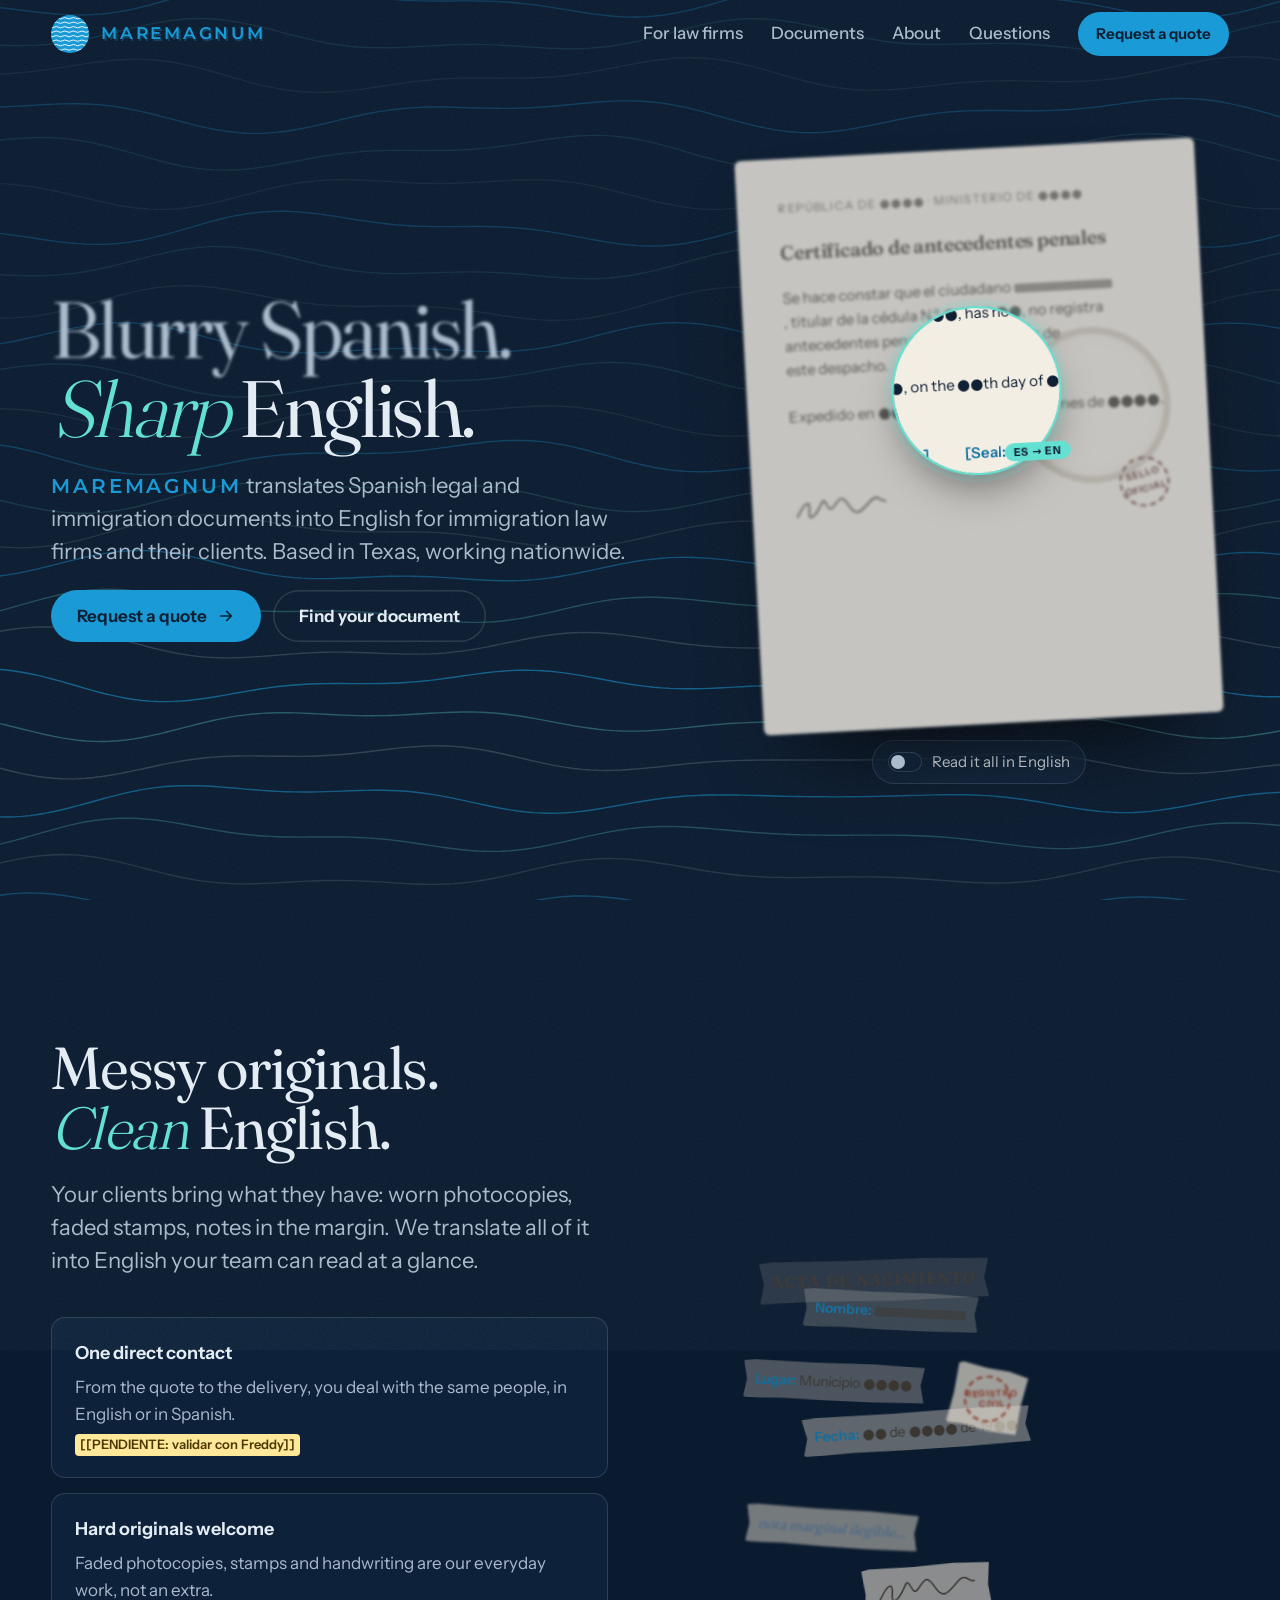
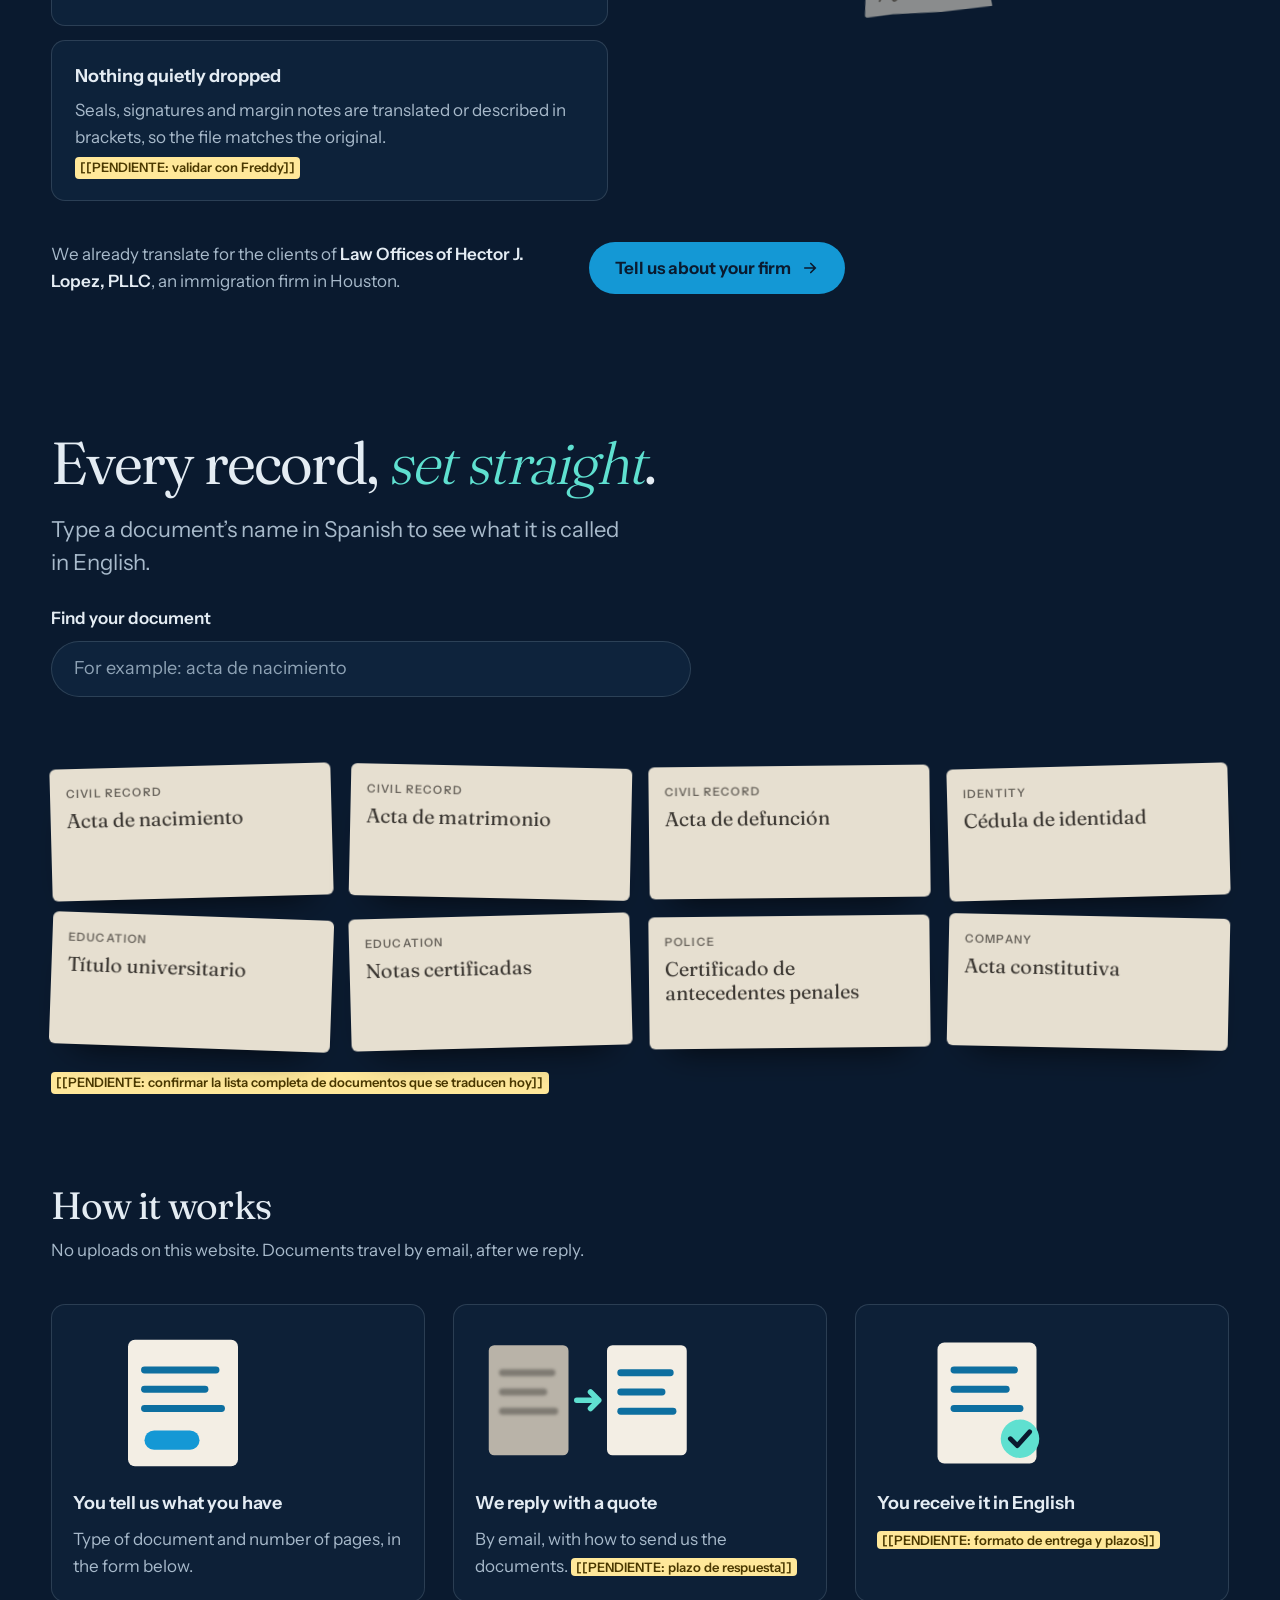
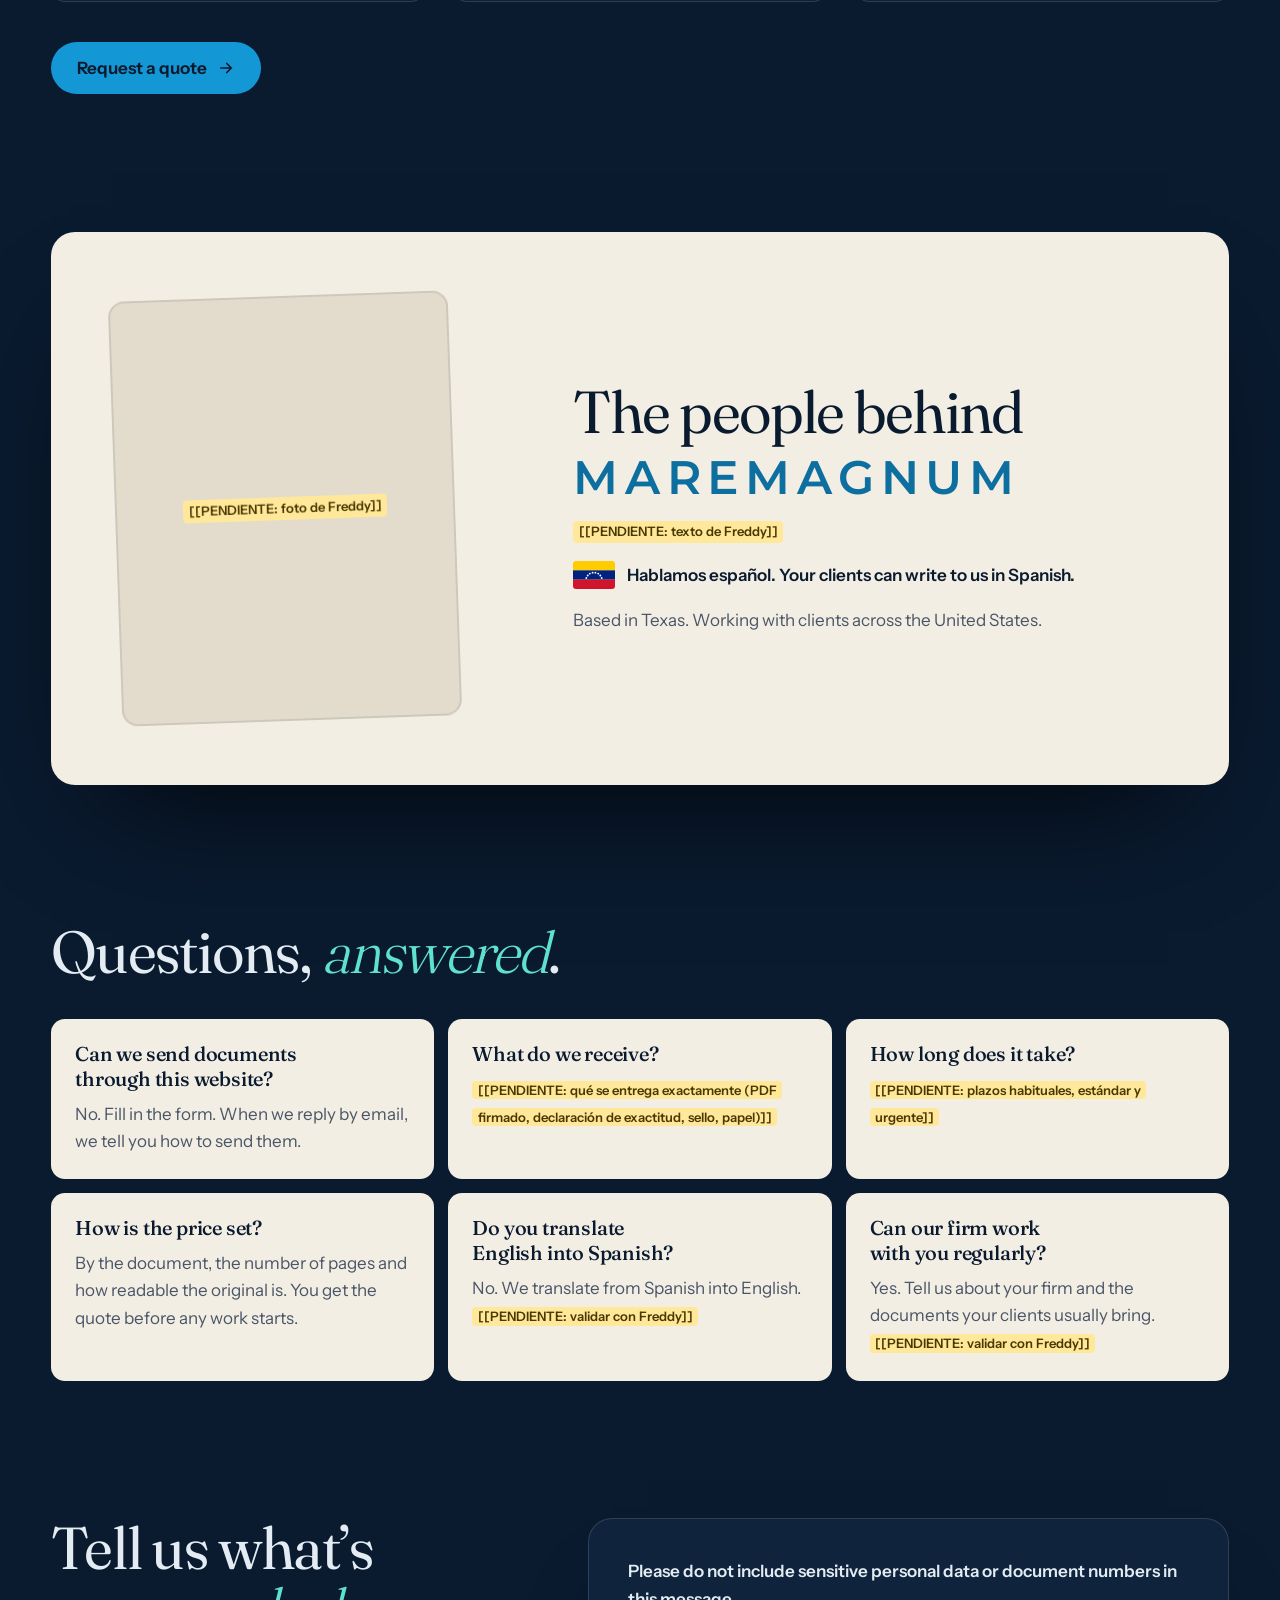
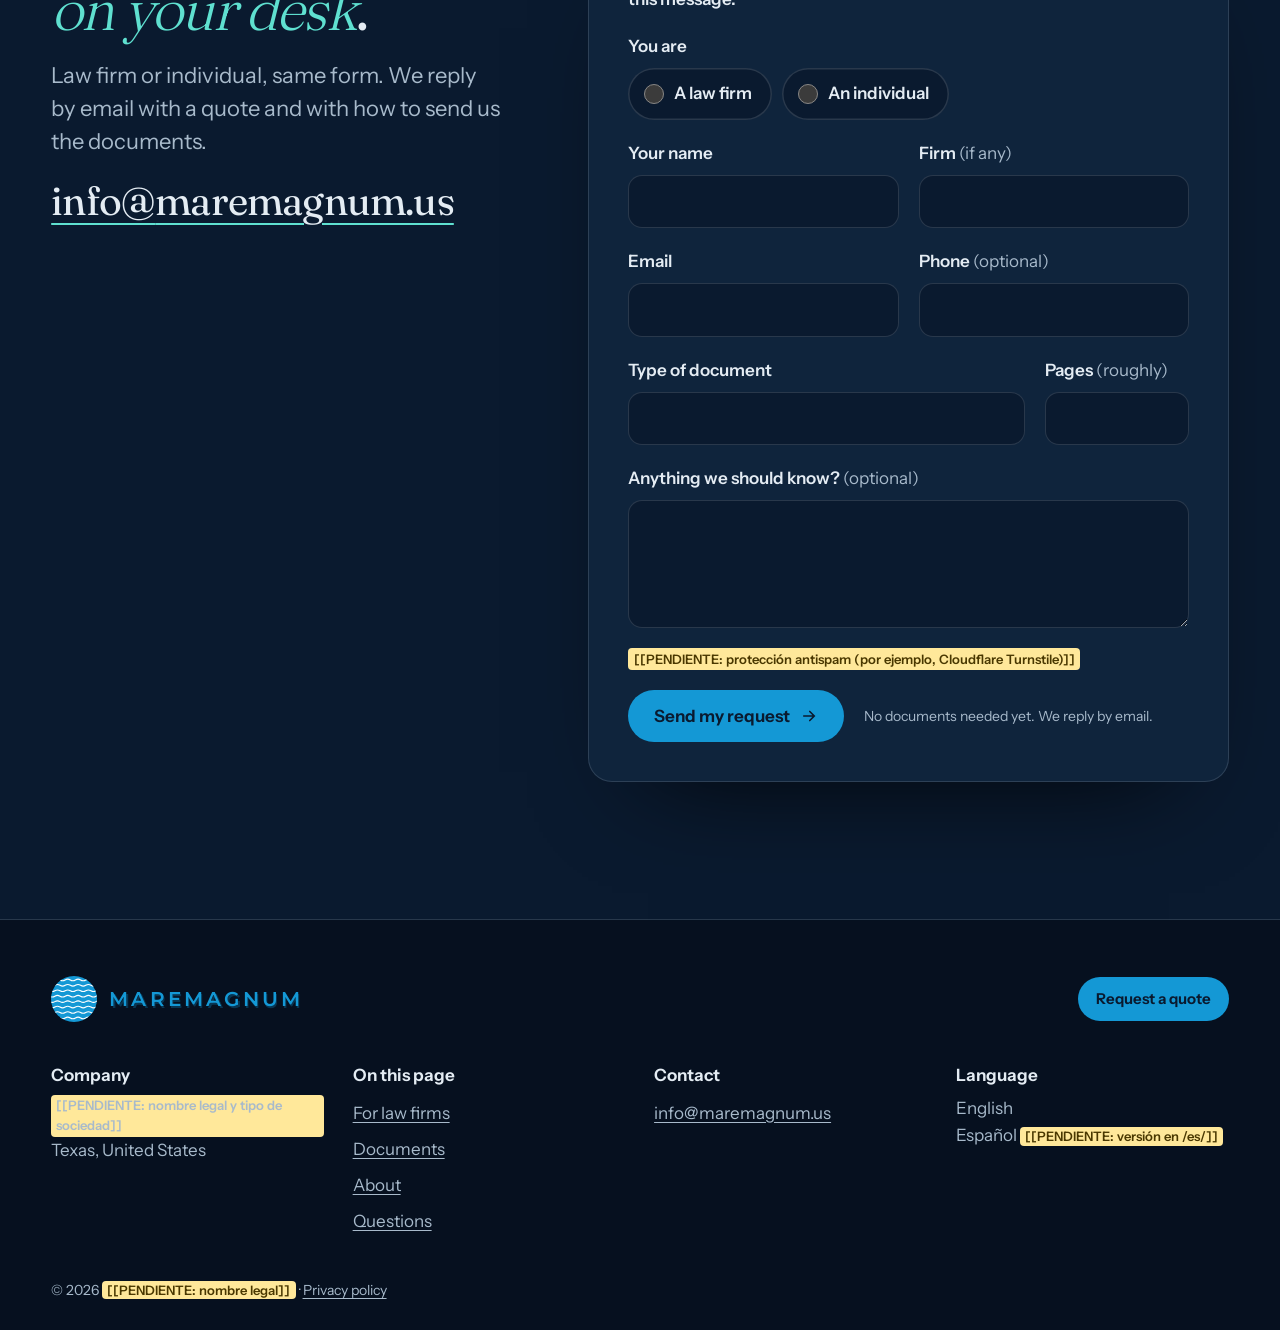
==== commit 7661b5e9: "Nueva dirección: marea viva, lupa y papeles que se ordenan Rehace la web en inglés con la paleta Abi" ====
--- a/index.html
+++ b/index.html
@@ -3,336 +3,325 @@
 <head>
   <meta charset="utf-8">
   <meta name="viewport" content="width=device-width, initial-scale=1, viewport-fit=cover, interactive-widget=resizes-content">
-  <title>Mare Magnum · Spanish to English translation of legal and immigration documents</title>
-  <meta name="description" content="Spanish to English translation of legal and immigration documents for immigration law firms and their clients. Based in Texas, working nationwide.">
-  <meta name="theme-color" content="#F4F9FC">
-  <meta name="color-scheme" content="light">
+  <title>MAREMAGNUM · Spanish to English translation of legal and immigration documents</title>
+  <meta name="description" content="Spanish legal and immigration documents translated into English for immigration law firms and their clients. Based in Texas, working nationwide.">
+  <meta name="theme-color" content="#0A1A2F">
+  <meta name="color-scheme" content="dark">
   <link rel="canonical" href="https://maremagnum.us/">
   <meta property="og:type" content="website">
-  <meta property="og:title" content="Mare Magnum · Spanish documents, in English">
-  <meta property="og:description" content="Translation of legal and immigration documents for immigration law firms and their clients. Texas, nationwide.">
+  <meta property="og:title" content="MAREMAGNUM · Blurry Spanish. Sharp English.">
+  <meta property="og:description" content="Spanish legal and immigration documents translated into English for immigration law firms and their clients.">
   <meta property="og:url" content="https://maremagnum.us/">
-  <link rel="icon" href="/assets/img/favicon.svg" type="image/svg+xml">
-  <link rel="preload" href="/assets/fonts/libre-baskerville-latin.woff2" as="font" type="font/woff2" crossorigin>
-  <link rel="preload" href="/assets/fonts/dm-sans-latin.woff2" as="font" type="font/woff2" crossorigin>
+  <meta property="og:image" content="https://maremagnum.us/assets/brand/maremagnum-icon-512.png">
+  <link rel="icon" href="/assets/brand/maremagnum-icon.svg" type="image/svg+xml">
+  <link rel="icon" href="/assets/brand/maremagnum-icon-32.png" sizes="32x32" type="image/png">
+  <link rel="apple-touch-icon" href="/assets/brand/maremagnum-icon-180.png">
+  <link rel="preload" href="/assets/fonts/fraunces.woff2" as="font" type="font/woff2" crossorigin>
+  <link rel="preload" href="/assets/fonts/instrument-sans.woff2" as="font" type="font/woff2" crossorigin>
   <link rel="stylesheet" href="/assets/css/tokens.css">
   <link rel="stylesheet" href="/assets/css/base.css">
   <link rel="stylesheet" href="/assets/css/main.css">
-  <script>document.documentElement.classList.add("js");setTimeout(function(){if(!window.mmReady)document.documentElement.classList.remove("js")},2500)</script>
+  <script src="/assets/js/early.js"></script>
   <script src="/assets/js/main.js" defer></script>
 </head>
 <body>
   <a class="skip" href="#main">Skip to content</a>
+  <canvas class="water" id="water" aria-hidden="true"></canvas>
+  <div class="grain" aria-hidden="true"></div>
 
   <header class="top" id="top">
-    <a class="wordmark" href="/" aria-label="Mare Magnum, home">Mare Magnum</a>
-    <nav class="top-nav" id="site-nav" aria-label="Main">
+    <a class="logo" href="/" aria-label="MAREMAGNUM, home"><svg class="logo-icon" viewBox="0 0 100 100" aria-hidden="true" focusable="false"><defs><clipPath id="mm-clip-1"><circle cx="50" cy="50" r="50"/></clipPath></defs><circle cx="50" cy="50" r="50" fill="#1498D5"/><g class="logo-waves" clip-path="url(#mm-clip-1)" fill="none" stroke="#fff" stroke-width="2.4" stroke-linecap="round"><path d="M-14 8.5 q 5.6 -3.4 11.2 0 q 5.6 3.4 11.2 0 q 5.6 -3.4 11.2 0 q 5.6 3.4 11.2 0 q 5.6 -3.4 11.2 0 q 5.6 3.4 11.2 0 q 5.6 -3.4 11.2 0 q 5.6 3.4 11.2 0 q 5.6 -3.4 11.2 0 q 5.6 3.4 11.2 0 q 5.6 -3.4 11.2 0 q 5.6 3.4 11.2 0"/><path d="M-14 20.3 q 5.6 -3.4 11.2 0 q 5.6 3.4 11.2 0 q 5.6 -3.4 11.2 0 q 5.6 3.4 11.2 0 q 5.6 -3.4 11.2 0 q 5.6 3.4 11.2 0 q 5.6 -3.4 11.2 0 q 5.6 3.4 11.2 0 q 5.6 -3.4 11.2 0 q 5.6 3.4 11.2 0 q 5.6 -3.4 11.2 0 q 5.6 3.4 11.2 0"/><path d="M-14 32.1 q 5.6 -3.4 11.2 0 q 5.6 3.4 11.2 0 q 5.6 -3.4 11.2 0 q 5.6 3.4 11.2 0 q 5.6 -3.4 11.2 0 q 5.6 3.4 11.2 0 q 5.6 -3.4 11.2 0 q 5.6 3.4 11.2 0 q 5.6 -3.4 11.2 0 q 5.6 3.4 11.2 0 q 5.6 -3.4 11.2 0 q 5.6 3.4 11.2 0"/><path d="M-14 43.9 q 5.6 -3.4 11.2 0 q 5.6 3.4 11.2 0 q 5.6 -3.4 11.2 0 q 5.6 3.4 11.2 0 q 5.6 -3.4 11.2 0 q 5.6 3.4 11.2 0 q 5.6 -3.4 11.2 0 q 5.6 3.4 11.2 0 q 5.6 -3.4 11.2 0 q 5.6 3.4 11.2 0 q 5.6 -3.4 11.2 0 q 5.6 3.4 11.2 0"/><path d="M-14 55.7 q 5.6 -3.4 11.2 0 q 5.6 3.4 11.2 0 q 5.6 -3.4 11.2 0 q 5.6 3.4 11.2 0 q 5.6 -3.4 11.2 0 q 5.6 3.4 11.2 0 q 5.6 -3.4 11.2 0 q 5.6 3.4 11.2 0 q 5.6 -3.4 11.2 0 q 5.6 3.4 11.2 0 q 5.6 -3.4 11.2 0 q 5.6 3.4 11.2 0"/><path d="M-14 67.5 q 5.6 -3.4 11.2 0 q 5.6 3.4 11.2 0 q 5.6 -3.4 11.2 0 q 5.6 3.4 11.2 0 q 5.6 -3.4 11.2 0 q 5.6 3.4 11.2 0 q 5.6 -3.4 11.2 0 q 5.6 3.4 11.2 0 q 5.6 -3.4 11.2 0 q 5.6 3.4 11.2 0 q 5.6 -3.4 11.2 0 q 5.6 3.4 11.2 0"/><path d="M-14 79.3 q 5.6 -3.4 11.2 0 q 5.6 3.4 11.2 0 q 5.6 -3.4 11.2 0 q 5.6 3.4 11.2 0 q 5.6 -3.4 11.2 0 q 5.6 3.4 11.2 0 q 5.6 -3.4 11.2 0 q 5.6 3.4 11.2 0 q 5.6 -3.4 11.2 0 q 5.6 3.4 11.2 0 q 5.6 -3.4 11.2 0 q 5.6 3.4 11.2 0"/><path d="M-14 91.1 q 5.6 -3.4 11.2 0 q 5.6 3.4 11.2 0 q 5.6 -3.4 11.2 0 q 5.6 3.4 11.2 0 q 5.6 -3.4 11.2 0 q 5.6 3.4 11.2 0 q 5.6 -3.4 11.2 0 q 5.6 3.4 11.2 0 q 5.6 -3.4 11.2 0 q 5.6 3.4 11.2 0 q 5.6 -3.4 11.2 0 q 5.6 3.4 11.2 0"/></g></svg><span class="logo-word">MAREMAGNUM</span></a>
+    <nav class="nav" id="nav" aria-label="Main">
       <a href="#firms">For law firms</a>
       <a href="#documents">Documents</a>
+      <a href="#about">About</a>
       <a href="#faq">Questions</a>
+      <a class="btn btn-small" href="#contact">Request a quote</a>
     </nav>
-    <div class="top-actions">
-      <a class="button button-small" href="#contact">Get a quote</a>
-      <button class="menu-button" type="button" aria-expanded="false" aria-controls="site-nav" aria-label="Menu">
-        <svg viewBox="0 0 24 24" width="22" height="22" aria-hidden="true" focusable="false"><path class="menu-line menu-line-1" d="M3 8h18"/><path class="menu-line menu-line-2" d="M3 16h18"/></svg>
-      </button>
-    </div>
+    <button class="menu-btn" type="button" aria-expanded="false" aria-controls="nav" aria-label="Menu">
+      <svg width="24" height="24" viewBox="0 0 24 24" aria-hidden="true" focusable="false"><line x1="4" y1="9" x2="20" y2="9"/><line x1="4" y1="15" x2="20" y2="15"/></svg>
+    </button>
   </header>
 
   <main id="main">
 
-    <!-- Portada -->
+    <!-- 1 · Portada: la lupa -->
     <section class="hero" aria-labelledby="hero-title">
-      <div class="hero-inner">
-        <h1 class="hero-title lines" id="hero-title">
-          <span class="line"><span data-line>Spanish documents,</span></span>
-          <span class="line"><span data-line>in English.</span></span>
+      <div class="hero-copy">
+        <h1 class="hero-title" id="hero-title">
+          <span class="line"><span class="blurred">Blurry Spanish.</span></span>
+          <span class="line"><em>Sharp</em> English.</span>
         </h1>
-        <p class="hero-sub">Translation of legal and immigration documents for immigration law firms and their clients. Based in Texas, working nationwide.</p>
-        <div class="hero-action">
-          <a class="button" href="#contact">Request a quote</a>
-        </div>
-      </div>
-      <svg class="waves" viewBox="0 0 2880 240" preserveAspectRatio="none" aria-hidden="true" focusable="false">
-        <path class="wave wave-1" d="M0 96 C240 56 480 56 720 96 S1200 136 1440 96 S1920 56 2160 96 S2640 136 2880 96 V240 H0 Z"/>
-        <path class="wave wave-2" d="M0 144 C240 112 480 112 720 144 S1200 176 1440 144 S1920 112 2160 144 S2640 176 2880 144 V240 H0 Z"/>
-        <path class="wave wave-3" d="M0 192 C240 168 480 168 720 192 S1200 216 1440 192 S1920 168 2160 192 S2640 216 2880 192 V240 H0 Z"/>
-      </svg>
-    </section>
-
-    <!-- Para firmas de abogados -->
+        <p class="lead"><span class="mm">MAREMAGNUM</span> translates Spanish legal and immigration documents into English for immigration law firms and their clients. Based in Texas, working nationwide.</p>
+        <div class="actions">
+          <a class="btn" href="#contact">Request a quote <svg width="18" height="18" viewBox="0 0 24 24" fill="none" stroke="currentColor" stroke-width="2.2" stroke-linecap="round" aria-hidden="true"><path d="M5 12h14M13 6l6 6-6 6"/></svg></a>
+          <a class="btn btn-ghost" href="#documents">Find your document</a>
+        </div>
+      </div>
+
+      <div class="desk">
+        <div class="sheet" id="sheet" role="img" aria-label="A blurry Spanish criminal record certificate. Under a moving lens it reads as a sharp English translation.">
+          <div class="layer layer-es" aria-hidden="true">
+            <p class="sheet-meta">República de ●●●● · Ministerio de ●●●●</p>
+            <p class="sheet-title">Certificado de antecedentes penales</p>
+            <p>Se hace constar que el ciudadano <span class="bar"></span>, titular de la cédula N.º ●●●●●●, no registra antecedentes penales en los archivos de este despacho.</p>
+            <p>Expedido en ●●●●, a los ●● días del mes de ●●●●.</p>
+            <div class="sheet-foot"><svg width="96" height="30" viewBox="0 0 110 34" aria-hidden="true"><path d="M4 26c10-18 16-20 14-6s8 4 14-8 6 14 14 4 10-14 18 0 14 6 24-4 12 2 18 0" fill="none" stroke="currentColor" stroke-width="1.8" stroke-linecap="round"/></svg><span class="seal">Sello<br>oficial</span></div>
+          </div>
+          <div class="layer layer-en" aria-hidden="true">
+            <p class="sheet-meta">Republic of ●●●● · Ministry of ●●●●</p>
+            <p class="sheet-title">Criminal record certificate</p>
+            <p>This is to certify that the citizen <span class="bar"></span>, holder of ID card No. ●●●●●●, has no criminal record in the files of this office.</p>
+            <p>Issued in ●●●●, on the ●●th day of ●●●●.</p>
+            <div class="sheet-foot"><span class="bracket">[Illegible signature]</span><span class="bracket">[Seal: official, partly illegible]</span></div>
+          </div>
+          <div class="lens" aria-hidden="true"></div>
+        </div>
+        <button class="toggle" id="lens-toggle" type="button" aria-pressed="false"><i aria-hidden="true"></i>Read it all in English</button>
+      </div>
+    </section>
+
+    <!-- 2 · Para firmas: el montón que se ordena -->
     <section class="firms" id="firms" aria-labelledby="firms-title">
       <div class="firms-head" data-reveal>
-        <h2 class="title" id="firms-title">For immigration law firms</h2>
-        <p class="statement">Your clients bring records from home, often worn photocopies. We translate them into clear English.</p>
-      </div>
-      <dl class="firms-points" data-reveal>
-        <div>
-          <dt>One direct contact</dt>
-          <dd>You deal with us directly, in English or in Spanish, from the quote to the delivery.</dd>
-        </div>
-        <div>
-          <dt>Difficult originals</dt>
-          <dd>Faded stamps, handwritten notes and poor photocopies are part of the job.</dd>
-        </div>
-        <div>
-          <dt>Immigration casework</dt>
-          <dd>We work on immigration cases and know the documents they involve.</dd>
-        </div>
-      </dl>
-      <div class="firms-foot" data-reveal>
-        <p>We translate for clients of <strong>Law Offices of Hector J. Lopez, PLLC</strong>, an immigration firm in Houston.</p>
-        <a class="button button-on-dark" href="#contact" data-audience="firm">Tell us about your firm</a>
-      </div>
-    </section>
-
-    <!-- Servicios: documentos -->
-    <section class="documents" id="documents" aria-labelledby="documents-title">
-      <div class="documents-charts" data-reveal>
-        <figure class="chart">
-          <div class="chart-frame"><img src="/assets/img/chart-gulf-1718.jpg" width="1280" height="871" loading="lazy" decoding="async"
-               alt="Hand-drawn Spanish sea chart from 1718 of the Gulf of Mexico and the Caribbean, with compass roses and the coast of Texas."></div>
-          <figcaption>The Gulf in Spanish: <i lang="es">Descripción del seno Mexicano</i>, 1718.</figcaption>
+        <h2 class="title" id="firms-title">Messy originals. <em>Clean</em> English.</h2>
+        <p class="lead">Your clients bring what they have: worn photocopies, faded stamps, notes in the margin. We translate all of it into English your team can read at a glance.</p>
+      </div>
+
+      <div class="stage" id="stage" role="img" aria-label="Scraps of a Spanish birth certificate drift, then settle into one clean English translation as you scroll.">
+        <div class="stack-doc" id="stack-doc" aria-hidden="true">
+          <span class="stack-label">English translation · from Spanish</span>
+          <div class="slot" data-slot="title"></div>
+          <div class="slot-rows">
+            <div class="slot" data-slot="r1"></div>
+            <div class="slot" data-slot="r2"></div>
+            <div class="slot" data-slot="r3"></div>
+            <div class="slot" data-slot="note"></div>
+          </div>
+          <div class="slot-foot">
+            <div class="slot" data-slot="sig"></div>
+            <div class="slot" data-slot="stamp"></div>
+          </div>
+        </div>
+        <div class="frag" data-for="title" aria-hidden="true"><i class="scrap"></i><span class="es t-es">ACTA DE NACIMIENTO</span><span class="en t-en">BIRTH CERTIFICATE</span></div>
+        <div class="frag" data-for="r1" aria-hidden="true"><i class="scrap"></i><span class="es"><b>Nombre:</b> <span class="bar"></span></span><span class="en"><b>Name:</b> <span class="bar"></span></span></div>
+        <div class="frag" data-for="r2" aria-hidden="true"><i class="scrap"></i><span class="es"><b>Lugar:</b> Municipio ●●●●</span><span class="en"><b>Place:</b> Municipality of ●●●●</span></div>
+        <div class="frag" data-for="r3" aria-hidden="true"><i class="scrap"></i><span class="es"><b>Fecha:</b> ●● de ●●●● de 19●●</span><span class="en"><b>Date:</b> ●●●● ●●, 19●●</span></div>
+        <div class="frag" data-for="note" aria-hidden="true"><i class="scrap"></i><span class="es hand">nota marginal ilegible…</span><span class="en">[Handwritten margin note, illegible]</span></div>
+        <div class="frag" data-for="sig" aria-hidden="true"><i class="scrap"></i><span class="es"><svg width="104" height="32" viewBox="0 0 110 34" aria-hidden="true"><path d="M4 26c10-18 16-20 14-6s8 4 14-8 6 14 14 4 10-14 18 0 14 6 24-4 12 2 18 0" fill="none" stroke="currentColor" stroke-width="1.6" stroke-linecap="round"/></svg></span><span class="en">[Signature] Civil Registrar</span></div>
+        <div class="frag" data-for="stamp" aria-hidden="true"><i class="scrap"></i><span class="es"><span class="stamp">Registro<br>civil</span></span><span class="en">[Seal: Civil Registry]</span></div>
+      </div>
+
+      <ul class="points">
+        <li data-tilt="6">
+          <h3>One direct contact</h3>
+          <p>From the quote to the delivery, you deal with the same people, in English or in Spanish.</p>
+          <span class="pending">[[PENDIENTE: validar con Freddy]]</span>
+        </li>
+        <li data-tilt="6">
+          <h3>Hard originals welcome</h3>
+          <p>Faded photocopies, stamps and handwriting are our everyday work, not an extra.</p>
+        </li>
+        <li data-tilt="6">
+          <h3>Nothing quietly dropped</h3>
+          <p>Seals, signatures and margin notes are translated or described in brackets, so the file matches the original.</p>
+          <span class="pending">[[PENDIENTE: validar con Freddy]]</span>
+        </li>
+      </ul>
+
+      <div class="firms-cta" data-reveal>
+        <p>We already translate for the clients of <strong>Law Offices of Hector J. Lopez, PLLC</strong>, an immigration firm in Houston.</p>
+        <a class="btn" href="#contact" data-audience="firm">Tell us about your firm <svg width="18" height="18" viewBox="0 0 24 24" fill="none" stroke="currentColor" stroke-width="2.2" stroke-linecap="round" aria-hidden="true"><path d="M5 12h14M13 6l6 6-6 6"/></svg></a>
+      </div>
+    </section>
+
+    <!-- 3 · Documentos y cómo funciona -->
+    <section class="docs" id="documents" aria-labelledby="docs-title">
+      <div class="docs-head" data-reveal>
+        <h2 class="title" id="docs-title">Every record, <em>set straight</em>.</h2>
+        <p class="lead">Type a document’s name in Spanish to see what it is called in English.</p>
+        <div class="lookup">
+          <label for="lookup">Find your document</label>
+          <input id="lookup" type="search" inputmode="search" enterkeyhint="search" autocomplete="off" spellcheck="false" placeholder="For example: acta de nacimiento" aria-describedby="lookup-status">
+          <p class="lookup-status" id="lookup-status" role="status" aria-live="polite"></p>
+          <p class="lookup-ask" hidden>Not on the list? <a href="#contact" data-ask>Ask us about it</a>.</p>
+        </div>
+      </div>
+
+      <ul class="cards" id="cards">
+        <li class="card" tabindex="0" data-tilt="10"><small>Civil record</small><span class="es" lang="es">Acta de nacimiento</span><span class="en">Birth certificate</span></li>
+        <li class="card" tabindex="0" data-tilt="10"><small>Civil record</small><span class="es" lang="es">Acta de matrimonio</span><span class="en">Marriage certificate</span></li>
+        <li class="card" tabindex="0" data-tilt="10"><small>Civil record</small><span class="es" lang="es">Acta de defunción</span><span class="en">Death certificate</span></li>
+        <li class="card" tabindex="0" data-tilt="10"><small>Identity</small><span class="es" lang="es">Cédula de identidad</span><span class="en">National ID card</span></li>
+        <li class="card" tabindex="0" data-tilt="10"><small>Education</small><span class="es" lang="es">Título universitario</span><span class="en">University degree</span></li>
+        <li class="card" tabindex="0" data-tilt="10"><small>Education</small><span class="es" lang="es">Notas certificadas</span><span class="en">Academic transcript</span></li>
+        <li class="card" tabindex="0" data-tilt="10"><small>Police</small><span class="es" lang="es">Certificado de antecedentes penales</span><span class="en">Criminal record certificate</span></li>
+        <li class="card" tabindex="0" data-tilt="10"><small>Company</small><span class="es" lang="es">Acta constitutiva</span><span class="en">Articles of incorporation</span></li>
+      </ul>
+      <p class="pending docs-pending">[[PENDIENTE: confirmar la lista completa de documentos que se traducen hoy]]</p>
+
+      <div class="steps-head" data-reveal>
+        <h3 class="subtitle">How it works</h3>
+        <p>No uploads on this website. Documents travel by email, after we reply.</p>
+      </div>
+      <ol class="steps">
+        <li class="step" data-reveal>
+          <svg class="step-art art-write" viewBox="0 0 160 110" aria-hidden="true">
+            <rect class="a-sheet" x="40" y="10" width="80" height="92" rx="5"/>
+            <line class="a-type t1" x1="52" y1="32" x2="104" y2="32"/><line class="a-type t2" x1="52" y1="46" x2="96" y2="46"/><line class="a-type t3" x1="52" y1="60" x2="108" y2="60"/>
+            <rect class="a-send" x="52" y="76" width="40" height="14" rx="7"/>
+          </svg>
+          <h4>You tell us what you have</h4>
+          <p>Type of document and number of pages, in the form below.</p>
+        </li>
+        <li class="step" data-reveal>
+          <svg class="step-art art-translate" viewBox="0 0 160 110" aria-hidden="true">
+            <rect class="a-sheet blur" x="10" y="14" width="58" height="80" rx="4"/>
+            <line class="a-blur" x1="20" y1="34" x2="56" y2="34"/><line class="a-blur" x1="20" y1="48" x2="50" y2="48"/><line class="a-blur" x1="20" y1="62" x2="58" y2="62"/>
+            <path class="a-arrow" d="M74 54h16m-6-6 6 6-6 6"/>
+            <rect class="a-sheet" x="96" y="14" width="58" height="80" rx="4"/>
+            <line class="a-draw d1" x1="106" y1="34" x2="142" y2="34"/><line class="a-draw d2" x1="106" y1="48" x2="136" y2="48"/><line class="a-draw d3" x1="106" y1="62" x2="144" y2="62"/>
+          </svg>
+          <h4>We reply with a quote</h4>
+          <p>By email, with how to send us the documents. <span class="pending">[[PENDIENTE: plazo de respuesta]]</span></p>
+        </li>
+        <li class="step" data-reveal>
+          <svg class="step-art art-receive" viewBox="0 0 160 110" aria-hidden="true">
+            <rect class="a-sheet" x="44" y="12" width="72" height="88" rx="5"/>
+            <line class="a-line" x1="56" y1="32" x2="100" y2="32"/><line class="a-line" x1="56" y1="46" x2="94" y2="46"/><line class="a-line" x1="56" y1="60" x2="104" y2="60"/>
+            <g class="a-check"><circle cx="104" cy="82" r="14"/><path d="M97 82l5 5 9-10"/></g>
+          </svg>
+          <h4>You receive it in English</h4>
+          <p><span class="pending">[[PENDIENTE: formato de entrega y plazos]]</span></p>
+        </li>
+      </ol>
+      <div class="docs-cta" data-reveal>
+        <a class="btn" href="#contact">Request a quote <svg width="18" height="18" viewBox="0 0 24 24" fill="none" stroke="currentColor" stroke-width="2.2" stroke-linecap="round" aria-hidden="true"><path d="M5 12h14M13 6l6 6-6 6"/></svg></a>
+      </div>
+    </section>
+
+    <!-- 4 · Sobre nosotros -->
+    <section class="about" id="about" aria-labelledby="about-title">
+      <div class="paper on-paper" data-reveal>
+        <figure class="portrait">
+          <div class="portrait-frame"><span class="pending">[[PENDIENTE: foto de Freddy]]</span></div>
         </figure>
-        <figure class="chart">
-          <div class="chart-frame"><img src="/assets/img/chart-gulf-1852.jpg" width="1600" height="1272" loading="lazy" decoding="async"
-               alt="Printed English chart from 1852 of the Gulf of Mexico and the Straits of Florida, from the archives of the U.S. Coast Survey."></div>
-          <figcaption>The same Gulf in English: <i>Map of the Straits of Florida and Gulf of Mexico</i>, 1852.</figcaption>
-        </figure>
-      </div>
-
-      <div class="documents-list" data-reveal>
-        <h2 class="title" id="documents-title">Documents we translate</h2>
-        <p class="lede">From Spanish into English: civil records, academic and police documents, and company papers.</p>
-
-        <div class="lookup">
-          <label for="lookup-input">Find your document</label>
-          <input id="lookup-input" type="search" enterkeyhint="search" inputmode="search" autocomplete="off" spellcheck="false"
-                 placeholder="For example: acta de nacimiento" aria-describedby="lookup-status">
-          <p class="lookup-status" id="lookup-status" role="status" aria-live="polite"></p>
-          <p class="lookup-ask" hidden>
-            Not on the list? <a href="#contact" data-ask>Ask us about it</a>.
+        <div class="about-text">
+          <h2 class="title" id="about-title">The people behind <span class="mm">MAREMAGNUM</span></h2>
+          <p class="pending">[[PENDIENTE: texto de Freddy]]</p>
+          <p class="spanish">
+            <svg class="flag-ve" viewBox="0 0 36 24" role="img" aria-label="Flag of Venezuela"><rect width="36" height="8" fill="#FFCC00"/><rect y="8" width="36" height="8" fill="#00247D"/><rect y="16" width="36" height="8" fill="#CF142B"/><g fill="#fff"><circle cx="11.4" cy="14.6" r=".8"/><circle cx="12.6" cy="12.4" r=".8"/><circle cx="14.4" cy="10.8" r=".8"/><circle cx="16.8" cy="10" r=".8"/><circle cx="19.2" cy="10" r=".8"/><circle cx="21.6" cy="10.8" r=".8"/><circle cx="23.4" cy="12.4" r=".8"/><circle cx="24.6" cy="14.6" r=".8"/></g></svg>
+            <span><span lang="es">Hablamos español.</span> Your clients can write to us in Spanish.</span>
           </p>
-        </div>
-
-        <div class="doc-groups" id="doc-groups">
-          <div class="doc-group">
-            <h3>Civil records</h3>
-            <ul>
-              <li><span lang="es">Acta de nacimiento</span><span>Birth certificate</span></li>
-              <li><span lang="es">Acta de matrimonio</span><span>Marriage certificate</span></li>
-              <li><span lang="es">Acta de defunción</span><span>Death certificate</span></li>
-              <li><span lang="es">Cédula de identidad</span><span>National ID card</span></li>
-            </ul>
-          </div>
-          <div class="doc-group">
-            <h3>Education</h3>
-            <ul>
-              <li><span lang="es">Título universitario</span><span>University degree</span></li>
-              <li><span lang="es">Notas certificadas</span><span>Academic transcript</span></li>
-            </ul>
-          </div>
-          <div class="doc-group">
-            <h3>Legal and police</h3>
-            <ul>
-              <li><span lang="es">Certificado de antecedentes penales</span><span>Criminal record certificate</span></li>
-            </ul>
-          </div>
-          <div class="doc-group">
-            <h3>Company</h3>
-            <ul>
-              <li><span lang="es">Acta constitutiva</span><span>Articles of incorporation</span></li>
-            </ul>
-          </div>
-        </div>
-        <p class="pending">[[PENDIENTE: confirmar la lista completa de documentos que se traducen hoy]]</p>
-      </div>
-    </section>
-
-    <!-- Cómo funciona -->
-    <section class="process" id="process" aria-labelledby="process-title">
-      <div class="process-text" data-reveal>
-        <h2 class="title" id="process-title">How it works</h2>
-        <p>You never upload documents to this website. We start with a short description, reply by email, and only then ask for the documents.</p>
-        <a class="text-link" href="#contact">Start with the form</a>
-      </div>
-      <div class="slip" data-reveal>
-        <ol class="slip-steps">
-          <li>
-            <h3>You write to us</h3>
-            <p class="slip-row"><span>Type of document and number of pages</span><span>Online form</span></p>
-            <p class="slip-row"><span>Anything hard to read in the original</span><span>Optional</span></p>
-          </li>
-          <li>
-            <h3>We reply</h3>
-            <p class="slip-row"><span>Your quote, by email</span><span class="pending">[[PENDIENTE: plazo de respuesta]]</span></p>
-            <p class="slip-row"><span>How to send us the documents</span><span>By email</span></p>
-          </li>
-          <li>
-            <h3>We translate</h3>
-            <p class="slip-row"><span>Each page, from Spanish into English</span><span class="pending">[[PENDIENTE: plazo estándar y urgente]]</span></p>
-          </li>
-        </ol>
-        <p class="slip-total"><span>You receive</span><span class="pending">[[PENDIENTE: qué se entrega: PDF firmado, declaración de exactitud…]]</span></p>
-      </div>
-    </section>
-
-    <!-- Para particulares -->
-    <section class="individuals" id="individuals" aria-labelledby="individuals-title">
-      <figure class="chart" data-reveal>
-        <div class="chart-frame"><img src="/assets/img/chart-venezuela-1816.jpg" width="1600" height="983" loading="lazy" decoding="async"
-             alt="Engraved Spanish chart from 1816 of the Caribbean coast of Venezuela and Colombia, from the Guajira to the Paraguaná peninsula."></div>
-        <figcaption><i lang="es">De Tierra Firme</i>: the coast of Venezuela, Madrid, 1816.</figcaption>
-      </figure>
-      <div class="individuals-text" data-reveal>
-        <h2 class="title" id="individuals-title">Translating your own documents?</h2>
-        <p>If you are preparing your own immigration case, we translate your documents too, using the same form. You can write to us in Spanish.</p>
-        <p class="spanish">
-          <svg class="flag-ve" viewBox="0 0 36 24" role="img" aria-label="Flag of Venezuela">
-            <rect width="36" height="8" fill="var(--ve-yellow)"/>
-            <rect y="8" width="36" height="8" fill="var(--ve-blue)"/>
-            <rect y="16" width="36" height="8" fill="var(--ve-red)"/>
-            <g fill="#fff">
-              <circle cx="11.4" cy="14.6" r=".72"/><circle cx="12.6" cy="12.4" r=".72"/><circle cx="14.4" cy="10.8" r=".72"/><circle cx="16.8" cy="10" r=".72"/>
-              <circle cx="19.2" cy="10" r=".72"/><circle cx="21.6" cy="10.8" r=".72"/><circle cx="23.4" cy="12.4" r=".72"/><circle cx="24.6" cy="14.6" r=".72"/>
-            </g>
-          </svg>
-          <span lang="es">Hablamos español.</span>
-        </p>
-        <a class="button" href="#contact" data-audience="individual">Request a quote</a>
-      </div>
-    </section>
-
-    <!-- Precio -->
-    <section class="pricing" id="pricing" aria-labelledby="pricing-title">
-      <div class="pricing-inner" data-reveal>
-        <h2 class="title" id="pricing-title">A quote for each request</h2>
-        <p class="statement">The price depends on the document, its pages and how easy the original is to read.</p>
-        <a class="button button-light" href="#contact">Request a quote</a>
-      </div>
-    </section>
-
-    <!-- Preguntas frecuentes -->
+          <p class="about-fact">Based in Texas. Working with clients across the United States.</p>
+        </div>
+      </div>
+    </section>
+
+    <!-- 5 · Preguntas -->
     <section class="faq" id="faq" aria-labelledby="faq-title">
-      <div class="faq-head" data-reveal>
-        <h2 class="title" id="faq-title">Questions</h2>
-        <figure class="chart">
-          <div class="chart-frame"><img src="/assets/img/chart-west-indies-1732.jpg" width="1200" height="915" loading="lazy" decoding="async"
-               alt="Hand-coloured English map from 1732 by Herman Moll of the West Indies and the Gulf of Mexico, showing trade winds and the routes of Spanish ships."></div>
-          <figcaption>Herman Moll, <i>A Map of the West-Indies</i>, 1732.</figcaption>
-        </figure>
-      </div>
-      <div class="faq-text" data-reveal>
-        <p><strong>How do I send you my documents?</strong> Not through this website. Fill in the form, and when we reply by email we tell you how to send them.</p>
-        <p><strong>What do I receive?</strong> <span class="pending">[[PENDIENTE: qué se entrega exactamente (PDF firmado, declaración de exactitud, sello, notarización, papel)]]</span></p>
-        <p><strong>How long does a translation take?</strong> <span class="pending">[[PENDIENTE: plazos habituales, estándar y urgente]]</span></p>
-        <p><strong>How much does it cost?</strong> It depends on the document, the number of pages and how readable the original is. We send you a quote before we start.</p>
-        <p><strong>My document is an old photocopy. Can you translate it?</strong> Mention it in the form. Many of the documents we work with are worn photocopies, with faded stamps or handwritten notes.</p>
-        <p><strong>Do you translate from English into Spanish?</strong> No. We translate from Spanish into English.</p>
-        <p><strong>Do you work outside Texas?</strong> Yes. We are based in Texas and work with clients across the United States.</p>
-        <p><strong>Can I write to you in Spanish?</strong> Yes. Write in whichever language you prefer.</p>
-        <p><strong>We are a law firm. Can we work with you regularly?</strong> Yes. Tell us about your firm and the documents your clients usually bring, and we will reply by email.</p>
-      </div>
-    </section>
-
-    <!-- Contacto -->
+      <h2 class="title" id="faq-title" data-reveal>Questions, <em>answered</em>.</h2>
+      <div class="faq-grid">
+        <article class="qa on-paper" data-tilt="4" data-reveal><h3>Can we send documents through this website?</h3><p>No. Fill in the form. When we reply by email, we tell you how to send them.</p></article>
+        <article class="qa on-paper" data-tilt="4" data-reveal><h3>What do we receive?</h3><p><span class="pending">[[PENDIENTE: qué se entrega exactamente (PDF firmado, declaración de exactitud, sello, papel)]]</span></p></article>
+        <article class="qa on-paper" data-tilt="4" data-reveal><h3>How long does it take?</h3><p><span class="pending">[[PENDIENTE: plazos habituales, estándar y urgente]]</span></p></article>
+        <article class="qa on-paper" data-tilt="4" data-reveal><h3>How is the price set?</h3><p>By the document, the number of pages and how readable the original is. You get the quote before any work starts.</p></article>
+        <article class="qa on-paper" data-tilt="4" data-reveal><h3>Do you translate English into Spanish?</h3><p>No. We translate from Spanish into English. <span class="pending">[[PENDIENTE: validar con Freddy]]</span></p></article>
+        <article class="qa on-paper" data-tilt="4" data-reveal><h3>Can our firm work with you regularly?</h3><p>Yes. Tell us about your firm and the documents your clients usually bring. <span class="pending">[[PENDIENTE: validar con Freddy]]</span></p></article>
+      </div>
+    </section>
+
+    <!-- 6 · Contacto -->
     <section class="contact" id="contact" aria-labelledby="contact-title">
-      <svg class="wave-edge" viewBox="0 0 1440 80" preserveAspectRatio="none" aria-hidden="true" focusable="false">
-        <path d="M0 40 C240 10 480 10 720 40 S1200 70 1440 40 V80 H0 Z"/>
-      </svg>
-      <div class="contact-inner">
-        <div class="contact-side" data-reveal>
-          <h2 class="title" id="contact-title">Request a quote</h2>
-          <p>Tell us what you need. We reply by email with a quote and with how to send us your documents. You can also write to us directly.</p>
-          <a class="contact-email" href="mailto:info@maremagnum.us">info@<wbr>maremagnum.us</a>
-        </div>
-
-        <form class="form" id="quote-form" action="/api/contact" method="post" novalidate data-reveal>
-          <p class="form-note" id="form-note">Please do not include sensitive personal data or document numbers in this message.</p>
-
+      <div class="contact-side" data-reveal>
+        <h2 class="title" id="contact-title">Tell us what’s <em>on your desk</em>.</h2>
+        <p class="lead">Law firm or individual, same form. We reply by email with a quote and with how to send us the documents.</p>
+        <a class="contact-email" href="mailto:info@maremagnum.us">info@<wbr>maremagnum.us</a>
+      </div>
+
+      <form class="form" id="quote-form" action="/api/contact" method="post" novalidate data-reveal>
+        <p class="form-note" id="form-note">Please do not include sensitive personal data or document numbers in this message.</p>
+
+        <fieldset class="field choice">
+          <legend>You are</legend>
+          <div class="choice-options">
+            <label class="choice-option"><input type="radio" name="audience" value="firm" required> <span>A law firm</span></label>
+            <label class="choice-option"><input type="radio" name="audience" value="individual"> <span>An individual</span></label>
+          </div>
+          <p class="field-error" id="f-audience-error"></p>
+        </fieldset>
+
+        <div class="field-row">
           <div class="field">
             <label for="f-name">Your name</label>
             <input id="f-name" name="name" type="text" autocomplete="name" autocapitalize="words" enterkeyhint="next" required>
             <p class="field-error" id="f-name-error"></p>
           </div>
-
+          <div class="field" id="field-firm">
+            <label for="f-firm">Firm <span class="optional">(if any)</span></label>
+            <input id="f-firm" name="firm" type="text" autocomplete="organization" enterkeyhint="next">
+          </div>
+        </div>
+
+        <div class="field-row">
           <div class="field">
             <label for="f-email">Email</label>
             <input id="f-email" name="email" type="email" inputmode="email" autocomplete="email" autocapitalize="off" spellcheck="false" enterkeyhint="next" required>
             <p class="field-error" id="f-email-error"></p>
           </div>
-
           <div class="field">
             <label for="f-phone">Phone <span class="optional">(optional)</span></label>
             <input id="f-phone" name="phone" type="tel" inputmode="tel" autocomplete="tel" enterkeyhint="next">
           </div>
-
-          <fieldset class="field choice">
-            <legend>You are</legend>
-            <div class="choice-options">
-              <label class="choice-option"><input type="radio" name="audience" value="firm" required> <span>A law firm</span></label>
-              <label class="choice-option"><input type="radio" name="audience" value="individual"> <span>An individual</span></label>
-            </div>
-            <p class="field-error" id="f-audience-error"></p>
-          </fieldset>
-
-          <div class="field" id="field-firm">
-            <label for="f-firm">Name of the firm</label>
-            <input id="f-firm" name="firm" type="text" autocomplete="organization">
-          </div>
-
-          <div class="field-row">
-            <div class="field">
-              <label for="f-doc">Type of document</label>
-              <input id="f-doc" name="document" type="text" list="doc-options" autocomplete="off" required>
-              <datalist id="doc-options">
-                <option value="Birth certificate"></option>
-                <option value="Marriage certificate"></option>
-                <option value="Death certificate"></option>
-                <option value="National ID card"></option>
-                <option value="University degree"></option>
-                <option value="Academic transcript"></option>
-                <option value="Criminal record certificate"></option>
-                <option value="Articles of incorporation"></option>
-              </datalist>
-              <p class="field-error" id="f-doc-error"></p>
-            </div>
-            <div class="field field-pages">
-              <label for="f-pages">Pages, roughly</label>
-              <input id="f-pages" name="pages" type="number" inputmode="numeric" min="1" max="999" step="1">
-              <p class="field-error" id="f-pages-error"></p>
-            </div>
-          </div>
-
-          <div class="field">
-            <label for="f-message">Message</label>
-            <textarea id="f-message" name="message" rows="5" aria-describedby="form-note"></textarea>
-          </div>
-
-          <p class="pending antispam">[[PENDIENTE: protección antispam (por ejemplo, Cloudflare Turnstile)]]</p>
-
-          <button class="button button-light" type="submit">Send my request</button>
-          <p class="form-status" id="form-status" role="status" aria-live="polite"></p>
-        </form>
-      </div>
+        </div>
+
+        <div class="field-row field-row-doc">
+          <div class="field">
+            <label for="f-doc">Type of document</label>
+            <input id="f-doc" name="document" type="text" list="doc-options" autocomplete="off" required>
+            <datalist id="doc-options">
+              <option value="Birth certificate"></option><option value="Marriage certificate"></option><option value="Death certificate"></option><option value="National ID card"></option>
+              <option value="University degree"></option><option value="Academic transcript"></option><option value="Criminal record certificate"></option><option value="Articles of incorporation"></option>
+            </datalist>
+            <p class="field-error" id="f-doc-error"></p>
+          </div>
+          <div class="field">
+            <label for="f-pages">Pages <span class="optional">(roughly)</span></label>
+            <input id="f-pages" name="pages" type="number" inputmode="numeric" min="1" max="999" step="1">
+            <p class="field-error" id="f-pages-error"></p>
+          </div>
+        </div>
+
+        <div class="field">
+          <label for="f-message">Anything we should know? <span class="optional">(optional)</span></label>
+          <textarea id="f-message" name="message" rows="4" aria-describedby="form-note"></textarea>
+        </div>
+
+        <p class="pending">[[PENDIENTE: protección antispam (por ejemplo, Cloudflare Turnstile)]]</p>
+
+        <div class="form-send">
+          <button class="btn" type="submit">Send my request <svg width="18" height="18" viewBox="0 0 24 24" fill="none" stroke="currentColor" stroke-width="2.2" stroke-linecap="round" aria-hidden="true"><path d="M5 12h14M13 6l6 6-6 6"/></svg></button>
+          <p class="form-reassure">No documents needed yet. We reply by email.</p>
+        </div>
+        <p class="form-status" id="form-status" role="status" aria-live="polite"></p>
+      </form>
     </section>
   </main>
 
   <footer class="foot">
+    <div class="foot-top">
+      <a class="logo" href="/" aria-label="MAREMAGNUM, home"><svg class="logo-icon" viewBox="0 0 100 100" aria-hidden="true" focusable="false"><defs><clipPath id="mm-clip-2"><circle cx="50" cy="50" r="50"/></clipPath></defs><circle cx="50" cy="50" r="50" fill="#1498D5"/><g class="logo-waves" clip-path="url(#mm-clip-2)" fill="none" stroke="#fff" stroke-width="2.4" stroke-linecap="round"><path d="M-14 8.5 q 5.6 -3.4 11.2 0 q 5.6 3.4 11.2 0 q 5.6 -3.4 11.2 0 q 5.6 3.4 11.2 0 q 5.6 -3.4 11.2 0 q 5.6 3.4 11.2 0 q 5.6 -3.4 11.2 0 q 5.6 3.4 11.2 0 q 5.6 -3.4 11.2 0 q 5.6 3.4 11.2 0 q 5.6 -3.4 11.2 0 q 5.6 3.4 11.2 0"/><path d="M-14 20.3 q 5.6 -3.4 11.2 0 q 5.6 3.4 11.2 0 q 5.6 -3.4 11.2 0 q 5.6 3.4 11.2 0 q 5.6 -3.4 11.2 0 q 5.6 3.4 11.2 0 q 5.6 -3.4 11.2 0 q 5.6 3.4 11.2 0 q 5.6 -3.4 11.2 0 q 5.6 3.4 11.2 0 q 5.6 -3.4 11.2 0 q 5.6 3.4 11.2 0"/><path d="M-14 32.1 q 5.6 -3.4 11.2 0 q 5.6 3.4 11.2 0 q 5.6 -3.4 11.2 0 q 5.6 3.4 11.2 0 q 5.6 -3.4 11.2 0 q 5.6 3.4 11.2 0 q 5.6 -3.4 11.2 0 q 5.6 3.4 11.2 0 q 5.6 -3.4 11.2 0 q 5.6 3.4 11.2 0 q 5.6 -3.4 11.2 0 q 5.6 3.4 11.2 0"/><path d="M-14 43.9 q 5.6 -3.4 11.2 0 q 5.6 3.4 11.2 0 q 5.6 -3.4 11.2 0 q 5.6 3.4 11.2 0 q 5.6 -3.4 11.2 0 q 5.6 3.4 11.2 0 q 5.6 -3.4 11.2 0 q 5.6 3.4 11.2 0 q 5.6 -3.4 11.2 0 q 5.6 3.4 11.2 0 q 5.6 -3.4 11.2 0 q 5.6 3.4 11.2 0"/><path d="M-14 55.7 q 5.6 -3.4 11.2 0 q 5.6 3.4 11.2 0 q 5.6 -3.4 11.2 0 q 5.6 3.4 11.2 0 q 5.6 -3.4 11.2 0 q 5.6 3.4 11.2 0 q 5.6 -3.4 11.2 0 q 5.6 3.4 11.2 0 q 5.6 -3.4 11.2 0 q 5.6 3.4 11.2 0 q 5.6 -3.4 11.2 0 q 5.6 3.4 11.2 0"/><path d="M-14 67.5 q 5.6 -3.4 11.2 0 q 5.6 3.4 11.2 0 q 5.6 -3.4 11.2 0 q 5.6 3.4 11.2 0 q 5.6 -3.4 11.2 0 q 5.6 3.4 11.2 0 q 5.6 -3.4 11.2 0 q 5.6 3.4 11.2 0 q 5.6 -3.4 11.2 0 q 5.6 3.4 11.2 0 q 5.6 -3.4 11.2 0 q 5.6 3.4 11.2 0"/><path d="M-14 79.3 q 5.6 -3.4 11.2 0 q 5.6 3.4 11.2 0 q 5.6 -3.4 11.2 0 q 5.6 3.4 11.2 0 q 5.6 -3.4 11.2 0 q 5.6 3.4 11.2 0 q 5.6 -3.4 11.2 0 q 5.6 3.4 11.2 0 q 5.6 -3.4 11.2 0 q 5.6 3.4 11.2 0 q 5.6 -3.4 11.2 0 q 5.6 3.4 11.2 0"/><path d="M-14 91.1 q 5.6 -3.4 11.2 0 q 5.6 3.4 11.2 0 q 5.6 -3.4 11.2 0 q 5.6 3.4 11.2 0 q 5.6 -3.4 11.2 0 q 5.6 3.4 11.2 0 q 5.6 -3.4 11.2 0 q 5.6 3.4 11.2 0 q 5.6 -3.4 11.2 0 q 5.6 3.4 11.2 0 q 5.6 -3.4 11.2 0 q 5.6 3.4 11.2 0"/></g></svg><span class="logo-word">MAREMAGNUM</span></a>
+      <a class="btn btn-small" href="#contact">Request a quote</a>
+    </div>
     <div class="foot-cols">
       <div>
-        <p class="foot-head">Mare Magnum</p>
+        <p class="foot-head">Company</p>
         <p class="pending">[[PENDIENTE: nombre legal y tipo de sociedad]]</p>
         <p>Texas, United States</p>
       </div>
       <nav aria-label="Footer">
         <p class="foot-head">On this page</p>
-        <ul>
-          <li><a href="#firms">For law firms</a></li>
-          <li><a href="#documents">Documents</a></li>
-          <li><a href="#faq">Questions</a></li>
-          <li><a href="#contact">Request a quote</a></li>
-        </ul>
+        <ul><li><a href="#firms">For law firms</a></li><li><a href="#documents">Documents</a></li><li><a href="#about">About</a></li><li><a href="#faq">Questions</a></li></ul>
       </nav>
       <div>
         <p class="foot-head">Contact</p>
@@ -340,20 +329,11 @@
       </div>
       <div>
         <p class="foot-head">Language</p>
-        <p><span aria-current="true">English</span></p>
-        <p lang="es">Español <span class="pending">[[PENDIENTE: versión en /es/]]</span></p>
+        <p>English</p>
+        <p><span lang="es">Español</span> <span class="pending">[[PENDIENTE: versión en /es/]]</span></p>
       </div>
     </div>
-    <p class="foot-word" aria-hidden="true">Mare Magnum</p>
-    <div class="foot-legal">
-      <p>© <span data-year>2026</span> <span class="pending">[[PENDIENTE: nombre legal]]</span> · <a href="/privacy/">Privacy policy</a></p>
-      <p class="credits">Charts, all public domain via Wikimedia Commons:
-        <a href="https://commons.wikimedia.org/wiki/File:Descripcion_de_la_seno_Mexicano._Par_Antonio_d%27Abrice_y_Mattos,_Pilotto_de_Armada_de_Barlovento_RMG_K0981.jpg">Antonio d'Abrice y Mattos, 1718</a>;
-        <a href="https://commons.wikimedia.org/wiki/File:1852_Andrews_Map_of_Florida,_Cuba_and_the_Gulf_of_Mexico_-_Geographicus_-_StraitsofFlorida-andrews-1852.jpg">Israel D. Andrews, 1852</a>;
-        <a href="https://commons.wikimedia.org/wiki/File:De_Tierra_Firme_3_Guajira-Paraguana_1816.jpg">Dirección Hidrográfica de Madrid, 1816</a>;
-        <a href="https://commons.wikimedia.org/wiki/File:1732_Herman_Moll_Map_of_the_West_Indies_and_Caribbean_-_Geographicus_-_WestIndies-moll-1732.jpg">Herman Moll, 1732</a>.
-      </p>
-    </div>
+    <p class="foot-legal">© <span data-year>2026</span> <span class="pending">[[PENDIENTE: nombre legal]]</span> · <a href="/privacy/">Privacy policy</a></p>
   </footer>
 </body>
 </html>
--- a/assets/css/tokens.css
+++ b/assets/css/tokens.css
@@ -1,57 +1,32 @@
 /*
-  Colores y tipografía de Mare Magnum: el ÚNICO sitio donde se definen.
-  Para cambiar de paleta, pon data-palette="2" o data-palette="3"
-  en la etiqueta <html> de cada página. Sin el atributo se usa la paleta 1.
+  MAREMAGNUM: colores, tipografía y medidas. El ÚNICO sitio donde se definen.
+  Paleta A · Abismo.
 */
+:root {
+  /* Paleta */
+  --abyss: #0A1A2F;          /* base, fondo profundo */
+  --surface: #10263F;        /* superficie */
+  --brand: #1498D5;          /* marca: MAREMAGNUM y acciones sobre fondo oscuro */
+  --brand-on-paper: #0D6FA0; /* marca para texto sobre papel */
+  --aqua: #5FE0D0;           /* acento 1 */
+  --coral: #FF7A59;          /* acento 2 */
+  --paper: #F3EEE4;          /* papel cálido para bloques de lectura */
 
-/* Paleta 1 · Mar Caribe (activa) */
-:root {
-  --c-dark: #0B3954;      /* oscuro: texto principal y bloques oscuros */
-  --c-main: #1F7FB6;      /* principal */
-  --c-accent: #2BB3B1;    /* acento turquesa */
-  --c-light: #CFE8F5;     /* claro */
-  --c-ground: #F4F9FC;    /* fondo */
-}
+  /* Funciones (el resto de la web solo usa estas) */
+  --text: #E4ECF3;
+  --text-soft: #A8BACB;
+  --line: rgba(228, 236, 243, 0.14);
+  --paper-ink: #0A1A2F;
+  --paper-soft: #4A5566;
+  --scrap: #E6DFD0;          /* papel viejo de los documentos de ejemplo */
+  --scrap-ink: #3A3631;
+  --stamp: #8A3A2C;
+  --error-on-dark: #FFB4A3;
 
-/* Paleta 2 · Costa Serena */
-:root[data-palette="2"] {
-  --c-dark: #14304D;
-  --c-main: #3A6EA5;
-  --c-accent: #C9A55C;
-  --c-light: #DCE7F2;
-  --c-ground: #F7F8FA;
-}
-
-/* Paleta 3 · Brisa */
-:root[data-palette="3"] {
-  --c-dark: #123B5C;
-  --c-main: #4AA3DF;
-  --c-accent: #E9825A;
-  --c-light: #E3F2FC;
-  --c-ground: #FBFDFE;
-}
-
-/* Funciones de cada color (el resto de la web solo usa estas) */
-:root {
-  --ink: var(--c-dark);
-  --ink-soft: color-mix(in srgb, var(--c-dark) 78%, var(--c-ground));
-  --ground: var(--c-ground);
-  --paper: #FFFFFF;
-  --field-light: var(--c-light);
-  --field-dark: var(--c-dark);
-  --field-main: color-mix(in srgb, var(--c-main) 86%, var(--c-dark));
-  --on-dark: var(--c-ground);
-  --on-dark-soft: color-mix(in srgb, var(--c-ground) 80%, var(--c-dark));
-  --action: var(--c-dark);
-  --action-hover: color-mix(in srgb, var(--c-dark) 80%, var(--c-main));
-  --link: color-mix(in srgb, var(--c-main) 70%, var(--c-dark));
-  --highlight: var(--c-accent);
-  --error: #A3262A;
-
-  /* Olas: claro, principal y oscuro de la paleta */
-  --wave-1: var(--c-light);
-  --wave-2: var(--c-main);
-  --wave-3: var(--c-dark);
+  /* Olas del fondo */
+  --wave-1: rgba(20, 152, 213, 0.34);
+  --wave-2: rgba(95, 224, 208, 0.14);
+  --wave-3: rgba(228, 236, 243, 0.08);
 
   /* Venezuela (solo para la banderita) */
   --ve-yellow: #FFCC00;
@@ -59,26 +34,26 @@
   --ve-red: #CF142B;
 
   /* Tipografía */
-  --font-display: "Libre Baskerville", Baskerville, "Times New Roman", serif;
-  --font-text: "DM Sans", system-ui, -apple-system, "Segoe UI", sans-serif;
+  --font-display: "Fraunces", Georgia, "Times New Roman", serif;
+  --font-text: "Instrument Sans", system-ui, -apple-system, "Segoe UI", sans-serif;
+  --font-brand: "Montserrat", system-ui, sans-serif;
 
-  /* Cinco tamaños, ni uno más */
-  --size-display: clamp(2rem, 1.1rem + 4.6vw, 5.5rem);
-  --size-title: clamp(min(1.875rem, 8.5vw), 1.2rem + 2.6vw, 3.5rem);
-  --size-statement: clamp(1.375rem, 1.05rem + 1.25vw, 2.125rem);
+  --size-display: clamp(2.5rem, 1.55rem + 4.3vw, 5.25rem);
+  --size-title: clamp(2rem, 1.3rem + 3vw, 3.75rem);
+  --size-lead: clamp(1.125rem, 1rem + 0.5vw, 1.375rem);
   --size-text: 1.0625rem;
   --size-small: 0.875rem;
 
   /* Espacio */
   --margin: clamp(20px, 4vw, 56px);
-  --gap: clamp(16px, 2vw, 32px);
-  --section: clamp(88px, 6vw + 48px, 176px);
-  --radius: 999px;     /* botones: completamente redondos */
+  --gap: clamp(16px, 2.2vw, 32px);
+  --section: clamp(96px, 7vw + 48px, 184px);
+  --radius: 999px;
+  --radius-card: 14px;
 
   /* Movimiento */
-  --ease-out: cubic-bezier(0.22, 1, 0.36, 1);
-  --ease-in-out: cubic-bezier(0.65, 0, 0.35, 1);
+  --ease-out: cubic-bezier(0.23, 1, 0.32, 1);
+  --ease-in-out: cubic-bezier(0.77, 0, 0.175, 1);
   --t-fast: 160ms;
   --t-base: 280ms;
-  --t-slow: 900ms;
 }
--- a/assets/css/base.css
+++ b/assets/css/base.css
@@ -1,136 +1,125 @@
-/* Tipografías guardadas dentro de la web (sin llamadas a Google) */
-@font-face {
-  font-family: "DM Sans";
-  src: url("/assets/fonts/dm-sans-latin.woff2") format("woff2");
-  font-weight: 400 700;
-  font-style: normal;
-  font-display: swap;
-}
-@font-face {
-  font-family: "Libre Baskerville";
-  src: url("/assets/fonts/libre-baskerville-latin.woff2") format("woff2");
-  font-weight: 400 700;
-  font-style: normal;
-  font-display: swap;
-}
+/* Tipografías alojadas en la propia web */
+@font-face { font-family: "Fraunces"; src: url("/assets/fonts/fraunces.woff2") format("woff2"); font-weight: 300 700; font-style: normal; font-display: swap; }
+@font-face { font-family: "Instrument Sans"; src: url("/assets/fonts/instrument-sans.woff2") format("woff2"); font-weight: 400 700; font-display: swap; }
+@font-face { font-family: "Montserrat"; src: url("/assets/fonts/montserrat.woff2") format("woff2"); font-weight: 500 700; font-display: swap; }
 
-/* Base */
 *, *::before, *::after { box-sizing: border-box; }
 html {
   -webkit-tap-highlight-color: transparent;
   -webkit-text-size-adjust: 100%;
   text-size-adjust: 100%;
   scroll-behavior: smooth;
-  scroll-padding-top: 88px;
-  background: var(--ground);
-}
-@media (prefers-reduced-motion: reduce) {
-  html { scroll-behavior: auto; }
+  scroll-padding-top: 84px;
+  background: var(--abyss);
+  color-scheme: dark;
 }
 body {
   margin: 0;
   min-height: 100svh;
-  background: var(--ground);
-  color: var(--ink);
+  background: var(--abyss);
+  color: var(--text);
   font-family: var(--font-text);
   font-size: var(--size-text);
-  line-height: 1.55;
-  font-optical-sizing: auto;
+  line-height: 1.6;
   -webkit-font-smoothing: antialiased;
   -moz-osx-font-smoothing: grayscale;
-  -webkit-tap-highlight-color: transparent;
   overflow-x: clip;
 }
-h1, h2, h3, p, ul, ol, dl, dd, figure { margin: 0; }
+h1, h2, h3, p, ul, ol, dl, dd, figure, blockquote { margin: 0; }
 ul, ol { padding: 0; list-style: none; }
 img, svg { display: block; max-width: 100%; }
-img { height: auto; }
 a, button, label, summary { touch-action: manipulation; }
-a { color: inherit; text-underline-offset: 0.2em; text-decoration-thickness: 1px; }
-strong { font-weight: 650; }
+a { color: inherit; text-underline-offset: 0.2em; }
 button, input, textarea, select { font: inherit; color: inherit; }
+h1, h2, h3 { text-wrap: balance; overflow-wrap: break-word; }
+p, li, dd { text-wrap: pretty; }
+::selection { background: var(--brand); color: var(--abyss); }
+:focus-visible { outline: 3px solid var(--aqua); outline-offset: 3px; border-radius: 6px; }
 
-h1, h2, h3 { text-wrap: balance; overflow-wrap: break-word; }
-p, dd, li { text-wrap: pretty; }
-
-::selection { background: var(--c-light); color: var(--c-dark); }
-
-:focus-visible {
-  outline: 3px solid var(--c-main);
-  outline-offset: 3px;
-  border-radius: 4px;
+/* Nombre de marca: siempre MAREMAGNUM, en color de marca */
+.mm {
+  font-family: var(--font-brand);
+  font-weight: 600;
+  letter-spacing: 0.14em;
+  font-size: 0.92em;
+  color: var(--brand);
+  white-space: nowrap;
 }
+.on-paper .mm { color: var(--brand-on-paper); }
 
 .skip {
-  position: absolute;
-  left: var(--margin);
-  top: -100px;
-  z-index: 100;
-  padding: 12px 18px;
-  background: var(--action);
-  color: var(--on-dark);
-  border-radius: var(--radius);
-  text-decoration: none;
+  position: absolute; left: var(--margin); top: -100px; z-index: 100;
+  padding: 12px 18px; border-radius: var(--radius);
+  background: var(--brand); color: var(--abyss); font-weight: 650; text-decoration: none;
 }
 .skip:focus { top: 12px; }
 
-/* Botones (uno solo en toda la web, completamente redondos) */
-.button {
+/* Botones: se inclinan hacia el ratón, se elevan y brillan */
+.btn {
+  --rx: 0deg; --ry: 0deg; --lift: 0px; --mx: 50%; --my: 50%;
+  position: relative;
+  isolation: isolate;
+  overflow: hidden;
   display: inline-flex;
   align-items: center;
   justify-content: center;
+  gap: 10px;
+  max-width: 100%;
   min-height: 52px;
-  padding: 0 28px;
+  padding: 12px 26px;
   border: 0;
   border-radius: var(--radius);
-  background: var(--action);
-  color: var(--on-dark);
-  font-weight: 600;
-  font-size: var(--size-text);
-  max-width: 100%;
-  padding-block: 12px;
+  background: var(--brand);
+  color: var(--abyss);
+  font-weight: 650;
   line-height: 1.2;
   text-align: center;
   text-decoration: none;
-  text-wrap: balance;
   cursor: pointer;
   user-select: none;
   -webkit-user-select: none;
   -webkit-touch-callout: none;
-  touch-action: manipulation;
-  transition: background-color var(--t-base) var(--ease-out), transform var(--t-fast) var(--ease-out);
+  transform: perspective(500px) translateY(var(--lift)) rotateX(var(--rx)) rotateY(var(--ry));
+  transition: transform 260ms var(--ease-out), box-shadow 260ms var(--ease-out), background-color 200ms;
 }
-.button:active { transform: scale(0.97); }
+.btn::before {
+  content: "";
+  position: absolute;
+  inset: 0;
+  z-index: -1;
+  background: radial-gradient(120px circle at var(--mx) var(--my), rgba(255, 255, 255, 0.45), transparent 60%);
+  opacity: 0;
+  transition: opacity 260ms var(--ease-out);
+}
+.btn svg { flex: none; transition: transform 260ms var(--ease-out); }
+.btn-ghost { background: transparent; color: var(--text); box-shadow: inset 0 0 0 1.5px var(--line); }
+.btn-small { min-height: 44px; padding: 8px 18px; font-size: 0.9375rem; }
+.btn-ink { background: var(--paper-ink); color: var(--paper); }
 @media (hover: hover) and (pointer: fine) {
-  .button:hover { background: var(--action-hover); }
+  .btn:hover { --lift: -3px; box-shadow: 0 14px 34px -12px rgba(20, 152, 213, 0.75), 0 0 0 1px rgba(95, 224, 208, 0.35); }
+  .btn:hover::before { opacity: 1; }
+  .btn:hover svg { transform: translateX(4px); }
+  .btn-ghost:hover { box-shadow: inset 0 0 0 1.5px var(--aqua), 0 10px 30px -14px rgba(95, 224, 208, 0.6); }
+  .btn-ink:hover { box-shadow: 0 14px 30px -14px rgba(10, 26, 47, 0.7); }
 }
-.button-small { min-height: 44px; padding: 0 18px; }
-.button-light, .button-on-dark { background: var(--ground); color: var(--ink); }
-@media (hover: hover) and (pointer: fine) {
-  .button-light:hover, .button-on-dark:hover { background: var(--c-light); }
-}
-
-.text-link {
-  display: inline-flex;
-  align-items: center;
-  min-height: 44px;
-  color: var(--link);
-  font-weight: 600;
-  text-decoration: underline;
-  text-decoration-thickness: 2px;
-}
+.btn:active { transform: perspective(500px) scale(0.97); transition-duration: 120ms; }
 
 /* Marcadores de datos pendientes: visibles a propósito */
 .pending {
   display: inline;
-  padding: 0.1em 0.35em;
-  background: #FFF1B8;
-  color: #5A4400;
+  padding: 0.1em 0.4em;
+  border-radius: 4px;
+  background: #FFE89A;
+  color: #4A3800;
   font-family: var(--font-text);
-  font-size: var(--size-small);
+  font-size: 0.8125rem;
   font-weight: 600;
+  font-style: normal;
+  letter-spacing: 0;
   line-height: 1.5;
+  text-transform: none;
   overflow-wrap: anywhere;
+  white-space: normal;
   box-decoration-break: clone;
   -webkit-box-decoration-break: clone;
 }
--- a/assets/css/main.css
+++ b/assets/css/main.css
@@ -1,556 +1,545 @@
-/* ============ Piezas comunes ============ */
+/* ================= Fondo: marea viva y grano ================= */
+.water { position: fixed; inset: 0; z-index: 0; width: 100%; height: 100%; pointer-events: none; }
+.grain {
+  position: fixed; inset: -50%; z-index: 90; pointer-events: none; opacity: 0.06;
+  background-image: url("data:image/svg+xml;utf8,<svg xmlns='http://www.w3.org/2000/svg' width='160' height='160'><filter id='n'><feTurbulence type='fractalNoise' baseFrequency='.9' numOctaves='2' stitchTiles='stitch'/><feColorMatrix values='0 0 0 0 1  0 0 0 0 1  0 0 0 0 1  0 0 0 .9 0'/></filter><rect width='100%' height='100%' filter='url(%23n)'/></svg>");
+  animation: grain 1.2s steps(4) infinite;
+}
+@keyframes grain { 25% { transform: translate(-3%, 2%); } 50% { transform: translate(2%, -3%); } 75% { transform: translate(-2%, -1%); } }
+main, .foot { position: relative; z-index: 1; }
+
+/* ================= Piezas comunes ================= */
 .title {
   font-family: var(--font-display);
+  font-optical-sizing: auto;
+  font-weight: 380;
   font-size: var(--size-title);
-  font-weight: 400;
-  line-height: 1.08;
-  letter-spacing: -0.025em;
-  max-width: 18ch;
-}
-.statement {
-  font-family: var(--font-display);
-  font-size: var(--size-statement);
-  line-height: 1.32;
-  letter-spacing: -0.01em;
-  max-width: 34ch;
-}
-.lede { color: var(--ink-soft); max-width: 46ch; }
-
-/* Rejilla de 12 columnas con márgenes iguales a los dos lados */
-.firms, .documents, .process, .individuals, .faq, .contact-inner, .foot {
+  line-height: 1.02;
+  letter-spacing: -0.03em;
+}
+.title em, .hero-title em { font-style: italic; font-weight: 300; color: var(--aqua); }
+.on-paper .title em { color: var(--brand-on-paper); }
+.subtitle { font-family: var(--font-display); font-weight: 400; font-size: clamp(1.625rem, 1.2rem + 1.6vw, 2.375rem); line-height: 1.1; letter-spacing: -0.02em; }
+.lead { font-size: var(--size-lead); color: var(--text-soft); max-width: 36rem; line-height: 1.5; }
+.actions { display: flex; flex-wrap: wrap; gap: 12px; }
+section { padding-inline: max(var(--margin), env(safe-area-inset-left)) max(var(--margin), env(safe-area-inset-right)); }
+.bar { display: inline-block; width: 6.5em; height: 0.6em; border-radius: 2px; background: currentColor; opacity: 0.55; vertical-align: middle; }
+
+/* ================= Cabecera ================= */
+.top {
+  position: fixed; inset: 0 0 auto 0; z-index: 50;
+  display: flex; align-items: center; justify-content: space-between; gap: 16px;
+  padding: max(12px, env(safe-area-inset-top)) max(var(--margin), env(safe-area-inset-right)) 12px max(var(--margin), env(safe-area-inset-left));
+  transition: background-color 300ms var(--ease-out), box-shadow 300ms var(--ease-out);
+}
+.top.is-scrolled { background: rgba(10, 26, 47, 0.78); backdrop-filter: blur(12px); -webkit-backdrop-filter: blur(12px); box-shadow: 0 1px 0 var(--line); }
+.logo { display: inline-flex; align-items: center; gap: 12px; min-height: 44px; text-decoration: none; }
+.logo-icon { width: 38px; height: 38px; flex: none; transition: transform 600ms var(--ease-out); }
+.logo-word { font-family: var(--font-brand); font-weight: 600; letter-spacing: 0.16em; font-size: 1.0625rem; color: var(--brand); text-shadow: 1.5px 1.5px 0 rgba(20, 152, 213, 0.28); white-space: nowrap; }
+@media (hover: hover) and (pointer: fine) { .logo:hover .logo-icon { transform: rotate(-12deg) scale(1.06); } }
+.logo-waves path { animation: logo-wave 6s linear infinite; }
+.logo-waves path:nth-child(even) { animation-duration: 8s; animation-direction: reverse; }
+@keyframes logo-wave { to { transform: translateX(-22.4px); } }
+
+.nav { display: flex; align-items: center; gap: 28px; }
+.nav a:not(.btn) {
+  position: relative; display: inline-flex; align-items: center; min-height: 44px;
+  color: var(--text-soft); font-weight: 500; text-decoration: none; transition: color 200ms var(--ease-out);
+}
+.nav a:not(.btn)::after {
+  content: ""; position: absolute; left: 0; right: 0; bottom: 8px; height: 2px; background: var(--aqua);
+  transform: scaleX(0); transform-origin: right; transition: transform 300ms var(--ease-out);
+}
+@media (hover: hover) and (pointer: fine) {
+  .nav a:not(.btn):hover { color: var(--text); }
+  .nav a:not(.btn):hover::after { transform: scaleX(1); transform-origin: left; }
+}
+.menu-btn { display: none; width: 44px; height: 44px; border: 0; border-radius: 50%; background: var(--surface); color: var(--text); cursor: pointer; }
+.menu-btn line { stroke: currentColor; stroke-width: 2; stroke-linecap: round; transform-origin: 12px 12px; transition: transform 300ms var(--ease-out); }
+.menu-open .menu-btn line:first-child { transform: translateY(3px) rotate(45deg); }
+.menu-open .menu-btn line:last-child { transform: translateY(-3px) rotate(-45deg); }
+.menu-btn:active { transform: scale(0.94); }
+
+@media (max-width: 899px) {
+  .menu-btn { display: inline-grid; place-items: center; }
+  .nav { display: none; }
+  /* Menú superpuesto: flota sobre la página, no empuja el contenido */
+  .menu-open .nav {
+    position: fixed; inset: calc(68px + env(safe-area-inset-top)) 12px auto 12px;
+    display: grid; gap: 2px; padding: 14px 20px 20px;
+    border-radius: 22px;
+    background: rgba(16, 38, 63, 0.94);
+    backdrop-filter: blur(16px); -webkit-backdrop-filter: blur(16px);
+    box-shadow: 0 30px 60px -20px rgba(0, 0, 0, 0.7), inset 0 0 0 1px var(--line);
+    animation: menu-in 240ms var(--ease-out);
+  }
+  .menu-open .nav a:not(.btn) { min-height: 48px; font-size: 1.1875rem; color: var(--text); }
+  .menu-open .nav .btn { margin-top: 10px; min-height: 52px; }
+}
+@keyframes menu-in { from { opacity: 0; transform: translateY(-10px) scale(0.98); } }
+
+/* ================= 1 · Portada (lupa) ================= */
+.hero {
+  min-height: 100svh;
   display: grid;
-  grid-template-columns: repeat(12, minmax(0, 1fr));
-  column-gap: var(--gap);
-  padding-inline: max(var(--margin), env(safe-area-inset-left)) max(var(--margin), env(safe-area-inset-right));
-}
-.firms > *, .documents > *, .process > *, .individuals > *, .faq > *, .contact-inner > *, .foot > * {
-  grid-column: 1 / -1;
-  min-width: 0;
-}
-/* Las columnas internas nunca se ensanchan más que la pantalla */
-.firms-head, .documents-list, .documents-charts, .lookup, .process-text, .individuals-text,
-.faq-head, .contact-side, .form, .field, .hero-inner, .pricing-inner {
   grid-template-columns: minmax(0, 1fr);
-}
-input, textarea { min-width: 0; }
-
-/* Cartas náuticas: un solo tratamiento para todas */
-.chart { display: grid; gap: 12px; }
-.chart-frame { background: var(--c-light); overflow: clip; isolation: isolate; }
-.chart-frame img {
-  width: 100%;
-  filter: grayscale(1) contrast(1.08);
-  mix-blend-mode: multiply;
-}
-.chart figcaption { font-size: var(--size-small); color: var(--ink-soft); max-width: 52ch; }
-
-/* ============ Cabecera ============ */
-.top {
-  position: sticky;
-  top: 0;
-  z-index: 50;
-  display: grid;
-  grid-template-columns: auto 1fr auto;
-  align-items: center;
-  gap: 16px;
-  min-height: 68px;
-  padding: max(10px, env(safe-area-inset-top)) max(var(--margin), env(safe-area-inset-right)) 10px max(var(--margin), env(safe-area-inset-left));
-  background: var(--ground);
-  transition: background-color var(--t-base) var(--ease-out);
-}
-.wordmark {
-  font-family: var(--font-display);
-  font-weight: 700;
-  font-size: 1.125rem;
-  letter-spacing: -0.01em;
-  text-decoration: none;
-  white-space: nowrap;
-  display: inline-flex;
-  align-items: center;
-  min-height: 44px;
-}
-.top-nav { display: flex; gap: 4px 24px; flex-wrap: wrap; }
-.top-nav a {
-  display: inline-flex;
-  align-items: center;
-  min-height: 44px;
-  text-decoration: none;
-  font-weight: 500;
-  position: relative;
-}
-.top-nav a::after {
-  content: "";
-  position: absolute;
-  left: 0; right: 0; bottom: 10px;
-  height: 2px;
-  background: currentColor;
-  transform: scaleX(0);
-  transform-origin: right;
-  transition: transform var(--t-base) var(--ease-out);
-}
-@media (hover: hover) and (pointer: fine) {
-  .top-nav a:hover::after { transform: scaleX(1); transform-origin: left; }
-}
-.top-actions { display: flex; align-items: center; gap: 8px; }
-.menu-button {
-  display: none;
-  justify-content: center;
-  min-height: 44px;
-  min-width: 44px;
-  padding: 0;
-  border: 0;
-  border-radius: var(--radius);
-  background: var(--c-light);
-  color: var(--ink);
-  font-weight: 600;
-  cursor: pointer;
-  touch-action: manipulation;
-}
-.menu-line {
-  stroke: currentColor;
-  stroke-width: 2;
-  stroke-linecap: round;
-  transform-origin: 12px 12px;
-  transition: transform var(--t-base) var(--ease-out);
-}
-.top.is-open .menu-line-1 { transform: translateY(4px) rotate(45deg); }
-.top.is-open .menu-line-2 { transform: translateY(-4px) rotate(-45deg); }
-.menu-button:active { transform: scale(0.94); }
-
-@media (max-width: 899px) {
-  .top { display: flex; flex-wrap: wrap; justify-content: space-between; column-gap: 12px; row-gap: 4px; }
-  .top-actions { margin-left: auto; }
-  .top-nav { order: 3; flex-basis: 100%; }
-  .js .menu-button { display: inline-flex; align-items: center; }
-  .js .top-nav { display: none; }
-  .js .top.is-open .top-nav {
-    display: grid;
-    gap: 0;
-    padding-block: 4px 12px;
-    opacity: 1;
-    transform: none;
-    transition: opacity 200ms var(--ease-out), transform 200ms var(--ease-out);
-    @starting-style { opacity: 0; transform: translateY(-6px); }
-  }
-  .js .top.is-open .top-nav > a { min-height: 48px; font-size: 1.125rem; width: fit-content; }
-}
-@media (min-width: 900px) {
-  .top { grid-template-columns: minmax(0, 36fr) minmax(0, 64fr) auto; }
-}
-
-/* ============ Portada ============ */
-.hero {
-  position: relative;
-  display: grid;
-  min-height: calc(100svh - 68px);
-  padding: 0 max(var(--margin), env(safe-area-inset-right)) calc(clamp(96px, 13vw, 200px) + 32px) max(var(--margin), env(safe-area-inset-left));
-  overflow: clip;
-}
-.hero-inner {
-  align-self: end;
-  display: grid;
-  gap: 24px;
-  padding-top: 18svh;
-}
+  align-content: start;
+  gap: 32px;
+  padding-top: calc(92px + env(safe-area-inset-top));
+  padding-bottom: 64px;
+}
+.hero-copy { display: grid; gap: 22px; }
 .hero-title {
   font-family: var(--font-display);
-  font-weight: 400;
-  font-size: clamp(min(1.875rem, 9vw), 9vw, 5.5rem);
-  line-height: 1.02;
+  font-optical-sizing: auto;
+  font-weight: 380;
+  font-size: var(--size-display);
+  line-height: 0.98;
   letter-spacing: -0.035em;
 }
-.hero-sub { max-width: 36ch; font-size: 1.125rem; color: var(--ink); }
-.hero-action { display: flex; }
+.hero-title .line { display: block; }
+.blurred { color: var(--text-soft); filter: blur(1.5px); transition: filter 600ms var(--ease-out), color 600ms var(--ease-out); }
+@media (hover: hover) and (pointer: fine) { .hero-title:hover .blurred { filter: blur(0); color: var(--text); } }
+
+.desk { display: grid; justify-items: center; gap: 16px; }
+.sheet {
+  --x: 50%; --y: 40%; --r: 80px; --rot: -3deg;
+  position: relative;
+  width: min(100%, 460px);
+  aspect-ratio: 0.8;
+  border-radius: 6px;
+  transform: rotate(var(--rot));
+  transition: transform 800ms var(--ease-out);
+  box-shadow: 0 50px 90px -40px rgba(0, 0, 0, 0.9);
+  touch-action: pan-y;
+  cursor: zoom-in;
+}
+.layer {
+  position: absolute; inset: 0; border-radius: 6px;
+  padding: 9% 9% 8%;
+  display: grid; align-content: start; gap: 4.5%;
+  font-size: clamp(0.72rem, 0.6rem + 0.45vw, 0.94rem);
+  line-height: 1.6;
+}
+.layer-es { background: #D8D2C5; color: #4B4840; filter: blur(1.7px) contrast(0.82) grayscale(0.6); }
+.layer-es::after { content: ""; position: absolute; width: 34%; aspect-ratio: 1; right: 8%; top: 32%; border-radius: 50%; box-shadow: inset 0 0 0 7px rgba(120, 84, 40, 0.18), inset 0 0 22px rgba(120, 84, 40, 0.12); }
+.layer-en { background: var(--paper); color: var(--paper-ink); clip-path: circle(var(--r) at var(--x) var(--y)); -webkit-clip-path: circle(var(--r) at var(--x) var(--y)); }
+.sheet-meta { font-size: 0.78em; letter-spacing: 0.1em; text-transform: uppercase; opacity: 0.75; }
+.layer-en .sheet-meta { color: var(--brand-on-paper); opacity: 1; font-weight: 600; }
+.sheet-title { font-family: var(--font-display); font-weight: 600; font-size: 1.3em; line-height: 1.2; letter-spacing: -0.01em; }
+.sheet-foot { display: flex; justify-content: space-between; align-items: end; gap: 12px; margin-top: 6%; }
+.seal { width: 5.4em; height: 5.4em; border-radius: 50%; border: 2px dashed var(--stamp); color: var(--stamp); display: grid; place-items: center; font-weight: 700; font-size: 0.62em; letter-spacing: 0.1em; text-transform: uppercase; text-align: center; transform: rotate(-12deg); }
+.bracket { color: var(--brand-on-paper); font-weight: 600; }
+.lens {
+  position: absolute; left: var(--x); top: var(--y);
+  width: calc(var(--r) * 2); height: calc(var(--r) * 2);
+  margin: calc(var(--r) * -1) 0 0 calc(var(--r) * -1);
+  border-radius: 50%;
+  box-shadow: 0 0 0 2px var(--aqua), 0 0 0 9px rgba(95, 224, 208, 0.14), 0 20px 40px -10px rgba(0, 0, 0, 0.5);
+  pointer-events: none;
+  opacity: var(--lens-o, 1);
+  transition: opacity 400ms;
+}
+.lens::after {
+  content: "ES → EN"; position: absolute; right: -8px; bottom: 6%;
+  padding: 4px 9px; border-radius: 999px; background: var(--aqua); color: var(--abyss);
+  font: 700 0.68rem/1 var(--font-text); letter-spacing: 0.08em;
+}
+.toggle {
+  display: inline-flex; align-items: center; gap: 10px;
+  min-height: 44px; padding: 0 16px; border: 0; border-radius: 999px;
+  background: rgba(16, 38, 63, 0.75); color: var(--text);
+  font-size: 0.9375rem; cursor: pointer;
+  box-shadow: inset 0 0 0 1px var(--line);
+  transition: box-shadow 250ms var(--ease-out), transform 250ms var(--ease-out);
+}
+.toggle i { position: relative; width: 34px; height: 20px; border-radius: 999px; background: var(--abyss); box-shadow: inset 0 0 0 1px var(--line); }
+.toggle i::after { content: ""; position: absolute; top: 3px; left: 3px; width: 14px; height: 14px; border-radius: 50%; background: var(--text-soft); transition: transform 300ms var(--ease-out), background-color 300ms; }
+.toggle[aria-pressed="true"] i::after { transform: translateX(14px); background: var(--aqua); }
+@media (hover: hover) and (pointer: fine) { .toggle:hover { box-shadow: inset 0 0 0 1px var(--aqua); transform: translateY(-2px); } }
+.toggle:active { transform: scale(0.97); }
 
 @media (min-width: 900px) {
-  .hero-inner {
-    grid-template-columns: minmax(0, 36fr) minmax(0, 64fr);
-    column-gap: var(--gap);
-    row-gap: 40px;
-  }
-  .hero-title { grid-column: 2; grid-row: 1; font-size: clamp(3rem, 5.6vw, 5.5rem); }
-  .hero-sub { grid-column: 1; grid-row: 1; align-self: end; padding-bottom: 0.5em; max-width: 30ch; }
-  .hero-action { grid-column: 2; grid-row: 2; }
-}
-
-/* Máscara para que cada línea del título suba desde su base */
-.lines .line { display: block; overflow: clip; padding-bottom: 0.1em; margin-bottom: -0.1em; }
-.lines [data-line] { display: block; }
-
-/* Olas */
-.waves {
-  position: absolute;
-  left: 0;
-  bottom: -1px;
-  width: 200%;
-  max-width: none;
-  height: clamp(96px, 13vw, 200px);
-  pointer-events: none;
-}
-.wave-1 { fill: var(--wave-1); }
-.wave-2 { fill: var(--wave-2); }
-.wave-3 { fill: var(--wave-3); }
-
-/* ============ Para firmas ============ */
+  .hero { grid-template-columns: minmax(0, 1.1fr) minmax(0, 0.9fr); align-content: center; align-items: center; column-gap: clamp(32px, 5vw, 80px); padding-top: 96px; }
+}
+@media (max-width: 899px) {
+  .sheet { width: min(84%, 380px); }
+}
+/* Pantallas bajas (portátil en horizontal, tablet): la hoja se adapta a la altura */
+@media (min-width: 900px) and (max-height: 820px) {
+  .sheet { width: min(100%, calc((100svh - 190px) * 0.8)); }
+}
+
+/* ================= 2 · Para firmas (el montón se ordena) ================= */
 .firms {
-  background: var(--field-dark);
-  color: var(--on-dark);
-  padding-block: clamp(56px, 6vw, 112px) var(--section);
-  row-gap: clamp(48px, 6vw, 96px);
-}
-.firms-head { display: grid; gap: 28px; }
-.firms-head .statement { color: var(--on-dark); }
-.firms-points { display: grid; gap: 32px; }
-.firms-points dt { font-weight: 650; font-size: 1.125rem; margin-bottom: 8px; color: var(--on-dark); }
-.firms-points dd { color: var(--on-dark-soft); max-width: 36ch; }
-.firms-foot { display: flex; flex-wrap: wrap; align-items: center; gap: 24px 40px; }
-.firms-foot p { max-width: 52ch; color: var(--on-dark-soft); }
-.firms-foot strong { color: var(--on-dark); }
-.firms :focus-visible { outline-color: var(--c-accent); }
-
-@media (min-width: 768px) {
-  .firms-head { grid-column: 1 / span 10; }
-  .firms-points { grid-template-columns: repeat(3, minmax(0, 1fr)); gap: var(--gap); }
-}
-@media (min-width: 1024px) {
-  .firms-head { grid-column: 1 / span 9; }
-  .firms-points, .firms-foot { grid-column: 1 / -1; }
-}
-
-/* ============ Documentos ============ */
-.documents { padding-block: var(--section); row-gap: 56px; }
-.documents-charts { display: grid; gap: 40px; align-content: start; }
-.documents-list { display: grid; gap: 24px; align-content: start; }
-
-.lookup { display: grid; gap: 8px; margin-top: 8px; }
+  display: grid;
+  grid-template-columns: minmax(0, 1fr);
+  gap: 40px;
+  padding-top: var(--section);
+}
+.firms-head { display: grid; gap: 20px; }
+.firms-head .title { max-width: 14ch; }
+.stage { position: relative; height: clamp(380px, 56vw, 560px); touch-action: pan-y; overflow-x: clip; overflow-y: visible; }
+.stack-doc {
+  position: absolute; left: 50%; top: 50%;
+  width: min(90%, 400px);
+  transform: translate(-50%, -50%);
+  border-radius: 6px;
+  background: var(--paper);
+  box-shadow: 0 40px 80px -30px rgba(0, 0, 0, 0.75);
+  opacity: var(--p, 0);
+  padding: 30px 32px 34px;
+  display: grid; align-content: start; gap: 22px;
+}
+.stack-label { font-size: 0.68rem; font-weight: 600; letter-spacing: 0.14em; text-transform: uppercase; color: var(--brand-on-paper); }
+.slot { min-height: 1.5em; }
+.slot-rows { display: grid; gap: 12px; }
+.slot-foot { display: grid; gap: 12px; padding-top: 14px; border-top: 1px solid rgba(10, 26, 47, 0.12); }
+.frag { position: absolute; left: 0; top: 0; will-change: transform; color: var(--scrap-ink); font-size: clamp(0.72rem, 0.6rem + 0.4vw, 0.875rem); }
+.frag .scrap {
+  position: absolute; inset: -8px -12px;
+  background: var(--scrap);
+  border-radius: 3px;
+  box-shadow: 0 18px 30px -16px rgba(0, 0, 0, 0.75);
+  opacity: calc(1 - var(--k, 0));
+  clip-path: polygon(0 3%, 6% 0, 40% 2%, 72% 0, 100% 4%, 98% 50%, 100% 96%, 60% 100%, 22% 97%, 0 100%, 2% 52%);
+}
+.frag .es, .frag .en { position: relative; display: block; white-space: nowrap; }
+.frag .en { position: absolute; left: 0; top: 0; opacity: 0; color: var(--paper-ink); }
+.frag b { color: var(--brand-on-paper); font-weight: 600; }
+.t-es, .t-en { font-family: var(--font-display); font-weight: 600; letter-spacing: 0.06em; font-size: 1.15em; }
+.hand { font-family: var(--font-display); font-style: italic; font-weight: 300; color: #355F8A; }
+.stamp { display: grid; place-items: center; width: 5.4em; height: 5.4em; border-radius: 50%; border: 2px dashed var(--stamp); color: var(--stamp); font-weight: 700; font-size: 0.62em; line-height: 1.15; letter-spacing: 0.1em; text-transform: uppercase; text-align: center; transform: rotate(-14deg); }
+
+.points { display: grid; gap: 14px; }
+.points li {
+  --rx: 0deg; --ry: 0deg; --lift: 0px; --mx: 50%; --my: 50%;
+  position: relative; overflow: hidden;
+  display: grid; gap: 6px;
+  padding: 22px 24px;
+  border-radius: var(--radius-card);
+  background: rgba(16, 38, 63, 0.72);
+  box-shadow: inset 0 0 0 1px var(--line);
+  transform: perspective(700px) translateY(var(--lift)) rotateX(var(--rx)) rotateY(var(--ry));
+  transition: transform 320ms var(--ease-out), box-shadow 320ms var(--ease-out);
+}
+.points li::before, .qa::before, .card::before {
+  content: ""; position: absolute; inset: 0; pointer-events: none;
+  background: radial-gradient(220px circle at var(--mx) var(--my), rgba(95, 224, 208, 0.14), transparent 65%);
+  opacity: 0; transition: opacity 300ms var(--ease-out);
+}
+.points h3 { font-size: 1.125rem; font-weight: 650; color: var(--text); }
+.points p { color: var(--text-soft); }
+.points .pending { justify-self: start; }
+.firms-cta { display: flex; flex-wrap: wrap; align-items: center; gap: 20px 32px; }
+.firms-cta p { color: var(--text-soft); max-width: 46ch; }
+.firms-cta strong { color: var(--text); font-weight: 600; }
+
+@media (min-width: 1000px) {
+  .firms { grid-template-columns: minmax(0, 1fr) minmax(0, 1fr); column-gap: clamp(40px, 5vw, 88px); row-gap: 40px; align-items: start; }
+  .firms-head { grid-column: 1; grid-row: 1; }
+  .points { grid-column: 1; grid-row: 2; }
+  .stage { grid-column: 2; grid-row: 1 / span 2; height: 100%; min-height: 560px; position: sticky; top: 90px; }
+  .firms-cta { grid-column: 1 / -1; }
+}
+
+/* ================= 3 · Documentos y cómo funciona ================= */
+.docs { display: grid; gap: 40px; padding-top: var(--section); }
+.docs-head { display: grid; gap: 20px; max-width: 40rem; }
+.lookup { display: grid; gap: 8px; margin-top: 6px; }
 .lookup label { font-weight: 600; }
 .lookup input {
-  width: 100%;
-  min-height: 54px;
-  padding: 0 20px;
-  font-size: 1.125rem;
-  border: 2px solid color-mix(in srgb, var(--c-dark) 30%, var(--c-ground));
-  border-radius: var(--radius);
+  width: 100%; min-height: 56px; padding: 0 22px;
+  font-size: 1.125rem; color: var(--text);
+  background: rgba(16, 38, 63, 0.85);
+  border: 1.5px solid var(--line); border-radius: var(--radius);
+  transition: border-color var(--t-fast) var(--ease-out), box-shadow var(--t-fast) var(--ease-out);
+}
+.lookup input::placeholder { color: #8FA3B6; }
+.lookup input:focus-visible { outline: none; border-color: var(--aqua); box-shadow: 0 0 0 4px rgba(95, 224, 208, 0.2); }
+.lookup-status { min-height: 1.5em; font-size: var(--size-small); color: var(--text-soft); }
+.lookup-ask a { color: var(--aqua); font-weight: 600; }
+
+.cards { display: grid; grid-template-columns: repeat(2, minmax(0, 1fr)); gap: 14px; }
+.card {
+  --rx: 0deg; --ry: 0deg; --lift: 0px; --mx: 50%; --my: 50%; --tilt: -1.5deg;
+  position: relative; overflow: hidden;
+  display: grid; align-content: start; gap: 6px;
+  min-height: 132px; padding: 16px 16px 18px;
+  border-radius: 6px;
+  background: var(--scrap); color: var(--scrap-ink);
+  box-shadow: 0 22px 36px -24px rgba(0, 0, 0, 0.85);
+  cursor: pointer;
+  user-select: none; -webkit-user-select: none;
+  transform: perspective(700px) translateY(var(--lift)) rotate(var(--tilt)) rotateX(var(--rx)) rotateY(var(--ry));
+  transition: transform 360ms var(--ease-out), background-color 400ms var(--ease-out), box-shadow 360ms var(--ease-out);
+}
+.card:nth-child(3n+2) { --tilt: 1.2deg; }
+.card:nth-child(4n+3) { --tilt: -0.6deg; }
+.card:nth-child(5n) { --tilt: 2deg; }
+.card small { font-size: 0.72rem; font-weight: 600; letter-spacing: 0.1em; text-transform: uppercase; opacity: 0.7; }
+.card .es, .card .en { font-family: var(--font-display); font-size: clamp(1.0625rem, 0.95rem + 0.4vw, 1.25rem); line-height: 1.2; transition: opacity 400ms var(--ease-out), filter 400ms var(--ease-out), transform 400ms var(--ease-out); }
+.card .es { filter: blur(0.6px); }
+.card .en { position: absolute; left: 16px; right: 16px; top: 40px; opacity: 0; transform: translateY(8px); color: var(--paper-ink); font-weight: 500; }
+.card.is-en { background: var(--paper); }
+.card.is-en small { color: var(--brand-on-paper); opacity: 1; }
+.card.is-en .es { opacity: 0; filter: blur(4px); transform: translateY(-8px); }
+.card.is-en .en { opacity: 1; transform: none; }
+.card.is-hidden { display: none; }
+.card.is-match { box-shadow: 0 0 0 2px var(--aqua), 0 22px 36px -24px rgba(0, 0, 0, 0.85); }
+.card:focus-visible { outline-offset: 4px; }
+.docs-pending { margin-top: -16px; }
+
+.steps-head { display: grid; gap: 10px; margin-top: clamp(24px, 4vw, 56px); }
+.steps-head p { color: var(--text-soft); }
+.steps { display: grid; gap: 18px; counter-reset: none; }
+.step { display: grid; gap: 8px; align-content: start; padding: 22px; border-radius: var(--radius-card); background: rgba(16, 38, 63, 0.6); box-shadow: inset 0 0 0 1px var(--line); }
+.step h4 { margin: 4px 0 0; font-size: 1.125rem; font-weight: 650; }
+.step p { color: var(--text-soft); }
+.step-art { width: 100%; max-width: 220px; height: auto; }
+.step-art .a-sheet { fill: var(--paper); }
+.step-art .a-sheet.blur { fill: #B9B3A8; }
+.step-art line { stroke-width: 5; stroke-linecap: round; }
+.a-type, .a-draw, .a-line { stroke: var(--brand-on-paper); }
+.a-blur { stroke: #7E7A72; filter: blur(1.2px); }
+.a-send { fill: var(--brand); }
+.a-arrow { fill: none; stroke: var(--aqua); stroke-width: 4; stroke-linecap: round; stroke-linejoin: round; }
+.a-check circle { fill: var(--aqua); }
+.a-check path { fill: none; stroke: var(--abyss); stroke-width: 3.5; stroke-linecap: round; stroke-linejoin: round; }
+.docs-cta { display: flex; }
+
+@media (min-width: 640px) { .cards { grid-template-columns: repeat(3, minmax(0, 1fr)); } }
+@media (min-width: 1000px) {
+  .cards { grid-template-columns: repeat(4, minmax(0, 1fr)); gap: 18px; }
+  .steps { grid-template-columns: repeat(3, minmax(0, 1fr)); gap: var(--gap); }
+}
+
+/* ================= 4 · Sobre nosotros (papel) ================= */
+.about { padding-top: var(--section); }
+.paper {
+  display: grid; gap: 28px;
+  padding: clamp(24px, 5vw, 64px);
+  border-radius: 24px;
   background: var(--paper);
-  transition: border-color var(--t-fast) var(--ease-out);
-}
-.lookup input::placeholder { color: color-mix(in srgb, var(--c-dark) 75%, white); }
-.lookup input:focus-visible { outline-offset: 2px; border-color: var(--c-main); }
-.lookup-status { min-height: 1.5em; font-size: var(--size-small); color: var(--ink-soft); }
-.lookup-ask a { color: var(--link); font-weight: 600; text-decoration-thickness: 2px; }
-
-.doc-groups { display: grid; gap: 32px; }
-.doc-group h3 { font-family: var(--font-text); font-size: var(--size-text); font-weight: 600; color: var(--ink-soft); margin-bottom: 4px; }
-.doc-group li {
-  display: flex;
-  flex-wrap: wrap;
-  justify-content: space-between;
-  align-items: baseline;
-  gap: 2px 24px;
-  min-height: 44px;
-  padding: 10px 0;
-  transition: opacity var(--t-base) var(--ease-out);
-}
-.doc-group li > span:first-child { color: var(--ink-soft); }
-.doc-group li > span:last-child { font-weight: 600; text-align: right; }
-.doc-group li.is-hidden, .doc-group.is-hidden { display: none; }
-.doc-group li.is-match > span:last-child { background: var(--c-light); padding-inline: 6px; margin-right: -6px; box-decoration-break: clone; -webkit-box-decoration-break: clone; }
-
-@media (min-width: 1024px) {
-  .documents-charts { grid-column: 1 / span 5; position: sticky; top: 100px; align-self: start; }
-  .documents-list { grid-column: 7 / -1; }
-}
-@media (min-width: 768px) and (max-width: 1023px) {
-  .documents-charts { grid-template-columns: 1fr 1fr; gap: var(--gap); align-items: start; }
-}
-
-/* ============ Cómo funciona ============ */
-.process {
-  background: var(--field-light);
-  padding-block: var(--section);
-  row-gap: 48px;
-}
-.process-text { display: grid; gap: 20px; align-content: start; }
-.process-text p { max-width: 34ch; font-size: 1.125rem; }
-.slip {
-  background: var(--paper);
-  padding: 36px clamp(20px, 3vw, 40px) 48px;
-  clip-path: polygon(0 0, 100% 0, 100% calc(100% - 12px), 100.000% calc(100% - 12px), 95.833% 100%, 91.667% calc(100% - 12px), 87.500% 100%, 83.333% calc(100% - 12px), 79.167% 100%, 75.000% calc(100% - 12px), 70.833% 100%, 66.667% calc(100% - 12px), 62.500% 100%, 58.333% calc(100% - 12px), 54.167% 100%, 50.000% calc(100% - 12px), 45.833% 100%, 41.667% calc(100% - 12px), 37.500% 100%, 33.333% calc(100% - 12px), 29.167% 100%, 25.000% calc(100% - 12px), 20.833% 100%, 16.667% calc(100% - 12px), 12.500% 100%, 8.333% calc(100% - 12px), 4.167% 100%, 0.000% calc(100% - 12px));
-  font-variant-numeric: tabular-nums;
-}
-.slip-steps { display: grid; gap: 28px; }
-.slip-steps h3 { font-family: var(--font-text); font-size: var(--size-text); font-weight: 700; margin-bottom: 6px; }
-.slip-row {
-  display: flex;
-  align-items: baseline;
-  gap: 10px;
-  padding-block: 6px;
-}
-.slip-row > span:first-child { flex: 1 1 auto; display: flex; align-items: baseline; gap: 10px; min-width: 0; }
-.slip-row > span:first-child::after {
-  content: "";
-  flex: 1 1 24px;
-  min-width: 24px;
-  border-bottom: 3px dotted color-mix(in srgb, var(--c-dark) 35%, white);
-  transform: translateY(-5px);
-}
-.slip-row > span:last-child { flex: 0 1 auto; max-width: 55%; text-align: right; color: var(--ink-soft); }
-.slip-total {
-  display: flex;
-  flex-wrap: wrap;
-  justify-content: space-between;
-  align-items: center;
-  gap: 8px 16px;
-  margin-top: 32px;
-  margin-inline: calc(clamp(20px, 3vw, 40px) * -1);
-  padding: 12px clamp(20px, 3vw, 40px);
-  min-height: 48px;
-  background: var(--ink);
-  color: var(--paper);
-  font-weight: 700;
-}
-@media (min-width: 1024px) {
-  .process-text { grid-column: 1 / span 5; }
-  .slip { grid-column: 7 / span 5; }
-}
-@media (min-width: 768px) and (max-width: 1023px) {
-  .slip { grid-column: 2 / span 10; }
-}
-
-/* ============ Para particulares ============ */
-.individuals { padding-block: var(--section); row-gap: 40px; align-items: center; }
-.individuals-text { display: grid; gap: 20px; justify-items: start; order: -1; }
-.individuals .title { max-width: 22ch; }
-.individuals-text > p { max-width: 40ch; font-size: 1.125rem; }
+  color: var(--paper-ink);
+  box-shadow: 0 60px 120px -60px rgba(0, 0, 0, 0.9);
+}
+.portrait-frame {
+  display: grid; place-items: center;
+  aspect-ratio: 4 / 5; max-width: 340px;
+  padding: 16px;
+  border-radius: 16px;
+  background: #E3DCCD;
+  box-shadow: inset 0 0 0 2px rgba(10, 26, 47, 0.1);
+  transform: rotate(-2deg);
+  transition: transform 500ms var(--ease-out);
+}
+@media (hover: hover) and (pointer: fine) { .portrait:hover .portrait-frame { transform: rotate(0deg) scale(1.02); } }
+.about-text { display: grid; gap: 18px; align-content: center; }
+.about-text .title { max-width: 16ch; }
 .spanish { display: flex; align-items: center; gap: 12px; font-weight: 600; }
-.flag-ve { width: 42px; height: 28px; flex: none; }
-@media (min-width: 1024px) {
-  .individuals .chart { grid-column: 1 / span 5; }
-  .individuals-text { grid-column: 7 / -1; order: 0; }
-}
-
-/* ============ Precio ============ */
-.pricing {
-  background: var(--field-main);
-  color: var(--paper);
-  padding: var(--section) max(var(--margin), env(safe-area-inset-right)) var(--section) max(var(--margin), env(safe-area-inset-left));
-}
-.pricing-inner {
-  display: grid;
-  gap: 28px;
-  justify-items: center;
-  text-align: center;
-  max-width: 980px;
-  margin-inline: auto;
-}
-.pricing .title { max-width: 20ch; }
-.pricing .statement { font-size: max(1.5rem, var(--size-statement)); max-width: 40ch; }
-.pricing :focus-visible { outline-color: var(--paper); }
-
-/* ============ Preguntas ============ */
-.faq { padding-block: var(--section); row-gap: 48px; }
-.faq-head { display: grid; gap: 32px; align-content: start; }
-.faq-head .chart { max-width: 420px; }
-.faq-text p { margin-bottom: 22px; max-width: 62ch; break-inside: avoid; }
-.faq-text strong { font-weight: 650; }
-@media (min-width: 1024px) {
-  .faq-head { grid-column: 1 / span 4; }
-  .faq-text { grid-column: 6 / -1; columns: 2; column-gap: 56px; }
-}
-
-/* ============ Contacto ============ */
-.contact { background: var(--field-dark); color: var(--on-dark); }
-.wave-edge { display: block; width: 100%; height: clamp(32px, 4vw, 64px); background: var(--ground); fill: var(--field-dark); }
-.contact-inner { padding-block: clamp(48px, 5vw, 96px) var(--section); row-gap: 56px; }
+.flag-ve { width: 42px; height: 28px; flex: none; border-radius: 3px; }
+.about-fact { color: var(--paper-soft); }
+@media (min-width: 900px) {
+  .paper { grid-template-columns: minmax(0, 0.8fr) minmax(0, 1.2fr); align-items: center; column-gap: clamp(32px, 5vw, 72px); }
+}
+
+/* ================= 5 · Preguntas ================= */
+.faq { display: grid; gap: 36px; padding-top: var(--section); }
+.faq-grid { display: grid; gap: 14px; }
+.qa {
+  --rx: 0deg; --ry: 0deg; --lift: 0px; --mx: 50%; --my: 50%;
+  position: relative; overflow: hidden;
+  display: grid; gap: 10px; align-content: start;
+  padding: 22px 24px 24px;
+  border-radius: var(--radius-card);
+  background: var(--paper); color: var(--paper-ink);
+  transform: perspective(800px) translateY(var(--lift)) rotateX(var(--rx)) rotateY(var(--ry));
+  transition: transform 320ms var(--ease-out), box-shadow 320ms var(--ease-out);
+}
+.qa::before { background: radial-gradient(240px circle at var(--mx) var(--my), rgba(20, 152, 213, 0.12), transparent 65%); }
+.qa h3 { font-family: var(--font-display); font-weight: 500; font-size: 1.25rem; line-height: 1.25; letter-spacing: -0.01em; }
+.qa p { color: var(--paper-soft); }
+@media (min-width: 700px) { .faq-grid { grid-template-columns: repeat(2, minmax(0, 1fr)); } }
+@media (min-width: 1100px) { .faq-grid { grid-template-columns: repeat(3, minmax(0, 1fr)); } }
+
+/* Elevación común al pasar el ratón */
+@media (hover: hover) and (pointer: fine) {
+  .points li:hover, .qa:hover, .card:hover { --lift: -6px; }
+  .points li:hover::before, .qa:hover::before, .card:hover::before { opacity: 1; }
+  .points li:hover { box-shadow: inset 0 0 0 1px rgba(95, 224, 208, 0.4), 0 24px 50px -28px rgba(20, 152, 213, 0.6); }
+  .qa:hover { box-shadow: 0 30px 60px -30px rgba(0, 0, 0, 0.9); }
+  .card:hover { box-shadow: 0 30px 50px -26px rgba(0, 0, 0, 0.9); }
+}
+
+/* ================= 6 · Contacto ================= */
+.contact {
+  display: grid; gap: 40px;
+  padding-top: var(--section);
+  padding-bottom: var(--section);
+}
 .contact-side { display: grid; gap: 20px; align-content: start; }
-.contact-side > p { color: var(--on-dark-soft); max-width: 38ch; font-size: 1.125rem; }
-.contact-side .contact-email-label { margin-top: 16px; font-size: var(--size-text); }
 .contact-email {
-  font-family: var(--font-display);
-  font-size: var(--size-statement);
-  line-height: 1.15;
-  letter-spacing: -0.02em;
-  color: var(--on-dark);
-  overflow-wrap: anywhere;
-  width: fit-content;
-  text-decoration: underline;
-  text-decoration-color: var(--c-accent);
-  text-decoration-thickness: 2px;
-  text-underline-offset: 0.18em;
-  transition: color var(--t-base) var(--ease-out);
-}
-@media (hover: hover) and (pointer: fine) {
-  .contact-email:hover { color: var(--c-accent); }
-}
-.contact :focus-visible { outline-color: var(--c-accent); }
-
-.form { display: grid; gap: 22px; }
-.form-note { color: var(--on-dark); font-weight: 600; max-width: 52ch; }
+  justify-self: start;
+  font-family: var(--font-display); font-weight: 400;
+  font-size: clamp(1.5rem, 1.1rem + 1.8vw, 2.5rem); line-height: 1.15; letter-spacing: -0.02em;
+  color: var(--text); overflow-wrap: anywhere;
+  text-decoration: underline; text-decoration-color: var(--aqua); text-decoration-thickness: 2px; text-underline-offset: 0.2em;
+  transition: color 250ms var(--ease-out);
+}
+@media (hover: hover) and (pointer: fine) { .contact-email:hover { color: var(--aqua); } }
+
+.form {
+  display: grid; gap: 20px;
+  padding: clamp(20px, 4vw, 40px);
+  border-radius: 24px;
+  background: rgba(16, 38, 63, 0.88);
+  box-shadow: inset 0 0 0 1px var(--line), 0 50px 100px -60px rgba(0, 0, 0, 0.9);
+}
+.form-note { font-weight: 600; color: var(--text); }
 .field { display: grid; gap: 8px; min-width: 0; }
 .field label, .field legend { font-weight: 600; }
-.optional { font-weight: 400; color: var(--on-dark-soft); }
+.optional { font-weight: 400; color: var(--text-soft); }
 .field input, .field textarea {
-  width: 100%;
-  min-height: 52px;
-  padding: 12px 18px;
+  width: 100%; min-width: 0; min-height: 52px; padding: 12px 18px;
   font-size: max(16px, 1.0625rem);
-  color: var(--ink);
-  background: var(--paper);
-  border: 2px solid transparent;
+  color: var(--text);
+  background: var(--abyss);
+  border: 1.5px solid var(--line);
   border-radius: 14px;
   transition: border-color var(--t-fast) var(--ease-out), box-shadow var(--t-fast) var(--ease-out);
 }
-.field textarea { resize: vertical; min-height: 140px; line-height: 1.5; }
-.field input:focus-visible, .field textarea:focus-visible {
-  outline: none;
-  border-color: var(--c-accent);
-  box-shadow: 0 0 0 4px color-mix(in srgb, var(--c-accent) 35%, transparent); /* taste-skill-ignore: anillo de foco, no está en reposo */
-}
-.field [aria-invalid="true"] { border-color: #FF9C96; }
-.field-error { color: #FFC9C5; font-size: var(--size-small); font-weight: 600; min-height: 0; }
+.field textarea { min-height: 120px; resize: vertical; line-height: 1.5; }
+.field input:focus-visible, .field textarea:focus-visible { outline: none; border-color: var(--aqua); box-shadow: 0 0 0 4px rgba(95, 224, 208, 0.2); }
+.field [aria-invalid="true"] { border-color: var(--coral); }
+.field-error { color: var(--error-on-dark); font-size: var(--size-small); font-weight: 600; }
 .field-error:empty { display: none; }
-.field-row { display: grid; gap: 22px; }
-@media (min-width: 560px) {
-  .field-row { grid-template-columns: minmax(0, 1fr) 9.5rem; }
-}
-
+.field-row { display: grid; gap: 20px; }
 .choice { border: 0; margin: 0; padding: 0; }
 .choice legend { padding: 0; margin-bottom: 8px; }
 .choice-options { display: flex; flex-wrap: wrap; gap: 10px; }
 .choice-option {
-  position: relative;
-  display: inline-flex;
-  align-items: center;
-  gap: 10px;
-  min-height: 48px;
-  padding: 0 20px 0 16px;
+  display: inline-flex; align-items: center; gap: 10px;
+  min-height: 48px; padding: 0 20px 0 16px;
   border-radius: var(--radius);
-  background: color-mix(in srgb, var(--c-ground) 12%, var(--c-dark));
-  font-weight: 500;
-  cursor: pointer;
-  user-select: none;
-  -webkit-user-select: none;
-  transition: background-color var(--t-fast) var(--ease-out);
-}
-.choice-option input { width: 20px; height: 20px; margin: 0; accent-color: var(--c-accent); }
-.choice-option:has(input:checked) { background: var(--paper); color: var(--ink); }
-.choice-option:has(input:focus-visible) { outline: 3px solid var(--c-accent); outline-offset: 3px; }
+  background: var(--abyss); box-shadow: inset 0 0 0 1.5px var(--line);
+  font-weight: 550; cursor: pointer;
+  user-select: none; -webkit-user-select: none;
+  transition: background-color var(--t-fast) var(--ease-out), box-shadow var(--t-fast) var(--ease-out), transform var(--t-fast) var(--ease-out);
+}
+.choice-option input { width: 20px; height: 20px; margin: 0; accent-color: var(--aqua); }
+.choice-option:has(input:checked) { background: var(--paper); color: var(--paper-ink); box-shadow: none; }
+.choice-option:has(input:focus-visible) { outline: 3px solid var(--aqua); outline-offset: 3px; }
 .choice-option input:focus-visible { outline: none; }
-
-.js #field-firm[hidden] { display: none; }
-.form .button { justify-self: start; min-width: 220px; }
-.form-status { font-weight: 600; }
+.choice-option:active { transform: scale(0.97); }
+@media (hover: hover) and (pointer: fine) { .choice-option:hover { box-shadow: inset 0 0 0 1.5px var(--aqua); } }
+.form-send { display: flex; flex-wrap: wrap; align-items: center; gap: 12px 20px; }
+.form-reassure { color: var(--text-soft); font-size: var(--size-small); }
 .form-status:empty { display: none; }
-
-@media (min-width: 1024px) {
-  .contact-side { grid-column: 1 / span 5; }
-  .form { grid-column: 7 / -1; }
-}
-
-/* ============ Pie ============ */
+@media (min-width: 640px) {
+  .field-row { grid-template-columns: minmax(0, 1fr) minmax(0, 1fr); }
+  .field-row-doc { grid-template-columns: minmax(0, 1fr) 9rem; }
+}
+@media (min-width: 1000px) {
+  .contact { grid-template-columns: minmax(0, 0.85fr) minmax(0, 1.15fr); column-gap: clamp(40px, 5vw, 88px); align-items: start; }
+  .contact-side { position: sticky; top: 110px; }
+}
+
+/* ================= Pie ================= */
 .foot {
-  background: var(--field-light);
-  color: var(--ink);
-  padding-block: clamp(56px, 6vw, 96px) max(28px, env(safe-area-inset-bottom));
-  row-gap: clamp(56px, 10vw, 160px);
-}
-.foot-cols { display: grid; grid-template-columns: repeat(2, minmax(0, 1fr)); gap: 32px var(--gap); }
-.foot-cols p, .foot-cols li { color: var(--ink-soft); }
-.foot-cols .foot-head { color: var(--ink); font-weight: 650; margin-bottom: 6px; }
-.foot-cols a { display: inline-flex; min-height: 32px; align-items: center; overflow-wrap: anywhere; }
-.foot-word {
-  font-family: var(--font-display);
-  font-size: calc((100vw - 2 * var(--margin)) / 7.25);
-  line-height: 0.9;
-  letter-spacing: -0.045em;
-  white-space: nowrap;
-  color: var(--ink);
-}
-.foot-legal { display: grid; gap: 10px; font-size: var(--size-small); color: var(--ink-soft); }
-.foot-legal a { color: var(--ink); }
-@media (min-width: 768px) {
-  .foot-cols { grid-template-columns: repeat(4, minmax(0, 1fr)); }
-}
-@media (max-width: 599px) {
-  .foot-word { white-space: normal; font-size: calc((100vw - 2 * var(--margin)) / 4.5); }
-}
-
-/* ============ Privacidad y 404 ============ */
-.doc-page { padding: var(--section) max(var(--margin), env(safe-area-inset-right)) var(--section) max(var(--margin), env(safe-area-inset-left)); }
-.doc-page-inner { max-width: 68ch; display: grid; gap: 20px; }
-.doc-page h1 { font-family: var(--font-display); font-weight: 400; font-size: var(--size-title); line-height: 1.08; letter-spacing: -0.025em; margin-bottom: 12px; }
-.doc-page h2 { font-family: var(--font-text); font-size: 1.25rem; font-weight: 650; margin-top: 24px; }
+  display: grid; gap: 40px;
+  padding: 56px max(var(--margin), env(safe-area-inset-right)) max(28px, env(safe-area-inset-bottom)) max(var(--margin), env(safe-area-inset-left));
+  background: rgba(6, 16, 30, 0.9);
+  box-shadow: 0 -1px 0 var(--line);
+}
+.foot-top { display: flex; flex-wrap: wrap; justify-content: space-between; align-items: center; gap: 16px; }
+.foot-top .logo-icon { width: 46px; height: 46px; }
+.foot-top .logo-word { font-size: 1.25rem; }
+.foot-cols { display: grid; grid-template-columns: repeat(2, minmax(0, 1fr)); gap: 28px var(--gap); }
+.foot-cols p, .foot-cols li { color: var(--text-soft); }
+.foot-cols a { display: inline-flex; align-items: center; min-height: 36px; overflow-wrap: anywhere; color: var(--text-soft); }
+.foot-head { color: var(--text) !important; font-weight: 650; margin-bottom: 6px; }
+.foot-legal { font-size: var(--size-small); color: var(--text-soft); }
+@media (min-width: 800px) { .foot-cols { grid-template-columns: repeat(4, minmax(0, 1fr)); } }
+@media (max-width: 399px) {
+  .logo-word { font-size: 0.9375rem; letter-spacing: 0.13em; }
+  .logo-icon { width: 34px; height: 34px; }
+}
+
+/* ================= Páginas sencillas (privacidad, 404) ================= */
+.doc-page { padding: calc(110px + env(safe-area-inset-top)) max(var(--margin), env(safe-area-inset-right)) var(--section) max(var(--margin), env(safe-area-inset-left)); }
+.doc-page .paper { display: grid; gap: 18px; max-width: 760px; }
+.doc-page h1 { font-family: var(--font-display); font-weight: 380; font-size: var(--size-title); line-height: 1.05; letter-spacing: -0.03em; }
+.doc-page h2 { font-size: 1.25rem; font-weight: 650; margin-top: 18px; }
 .doc-page ul { list-style: disc; padding-left: 1.25em; display: grid; gap: 6px; }
-.doc-page a:not(.button) { color: var(--link); font-weight: 600; }
-
-/* ============ Movimiento ============ */
-/* Todo lo oculto solo se oculta con JS activo y sin "reducir movimiento". */
+.doc-page a:not(.btn) { color: var(--brand-on-paper); font-weight: 600; }
+
+/* ================= Movimiento ================= */
 @media (prefers-reduced-motion: no-preference) {
-  /* Título: cada línea sube desde su base */
-  .js .lines [data-line] {
-    transform: translateY(105%);
-    animation: line-up var(--t-slow) var(--ease-out) forwards;
-    animation-delay: 150ms;
-  }
-  .js .lines .line + .line [data-line] { animation-delay: 260ms; }
-  .js .hero-sub, .js .hero-action {
-    opacity: 0;
-    transform: translateY(16px);
-    animation: rise 700ms var(--ease-out) 620ms forwards;
-  }
-
-  /* Olas: movimiento continuo y lento, cada capa a su ritmo */
-  .wave { animation: drift 32s linear infinite; will-change: transform; }
-  .wave-2 { animation-duration: 46s; animation-direction: reverse; }
-  .wave-3 { animation-duration: 64s; }
-  .wave-edge path { animation: drift-edge 18s var(--ease-in-out) infinite alternate; }
-
-  /* Secciones: sus partes aparecen escalonadas */
-  .js [data-reveal] > * {
-    opacity: 0;
-    transform: translateY(24px);
+  /* Portada: las líneas del título suben, la frase se enfoca */
+  .js .hero-title .line { animation: rise 900ms var(--ease-out) both; }
+  .js .hero-title .line + .line { animation-delay: 120ms; }
+  .js .hero-copy .lead, .js .hero-copy .actions { animation: rise 800ms var(--ease-out) 380ms both; }
+  .js .desk { animation: deal 1100ms var(--ease-out) 250ms both; }
+
+  /* Bloques: sus partes aparecen escalonadas */
+  .js [data-reveal] > *, .js [data-reveal].step, .js [data-reveal].qa {
+    opacity: 0; transform: translateY(26px);
     transition: opacity 700ms var(--ease-out), transform 700ms var(--ease-out);
   }
-  .js [data-reveal].is-in > * { opacity: 1; transform: none; }
-  .js [data-reveal].is-in > :nth-child(2) { transition-delay: 70ms; }
-  .js [data-reveal].is-in > :nth-child(3) { transition-delay: 140ms; }
-  .js [data-reveal].is-in > :nth-child(4) { transition-delay: 210ms; }
-  .js [data-reveal].is-in > :nth-child(5) { transition-delay: 280ms; }
-  .js [data-reveal].is-in > :nth-child(n+6) { transition-delay: 340ms; }
-
-  /* Cartas náuticas: se descubren de abajo arriba */
-  .js .chart-frame { clip-path: inset(0 0 100% 0); transition: clip-path 1100ms var(--ease-in-out); }
-  .js .chart-frame img { transform: scale(1.08); transition: transform 1800ms var(--ease-out); }
-  .js .is-in .chart-frame { clip-path: inset(0 0 0 0); }
-  .js .is-in .chart-frame img { transform: none; }
-
-  /* Respuesta al tocar */
-  .choice-option:active { transform: scale(0.98); }
-  .choice-option { transition: background-color var(--t-fast) var(--ease-out), transform var(--t-fast) var(--ease-out); }
-
-  /* Mensajes que aparecen */
-  .form-status, .field-error, .lookup-ask {
-    transition: opacity 240ms var(--ease-out), transform 240ms var(--ease-out);
-    @starting-style { opacity: 0; transform: translateY(-4px); }
-  }
-}
-
-/* Con "reducir movimiento": solo un fundido suave, sin desplazamientos */
+  .js [data-reveal].qa { transform: translateY(30px) rotate(1.5deg); }
+  .js [data-reveal].is-in > *, .js [data-reveal].step.is-in, .js [data-reveal].qa.is-in { opacity: 1; transform: none; }
+  .js [data-reveal].is-in > :nth-child(2) { transition-delay: 80ms; }
+  .js [data-reveal].is-in > :nth-child(3) { transition-delay: 160ms; }
+  .js [data-reveal].is-in > :nth-child(n+4) { transition-delay: 220ms; }
+  .js .step.is-in:nth-child(2), .js .qa.is-in:nth-child(3n+2) { transition-delay: 90ms; }
+  .js .step.is-in:nth-child(3), .js .qa.is-in:nth-child(3n) { transition-delay: 180ms; }
+  /* El papel "Sobre nosotros" se posa como una hoja */
+  .js .paper[data-reveal] { opacity: 0; transform: translateY(40px) rotate(-1.2deg); transition: opacity 900ms var(--ease-out), transform 1000ms var(--ease-out); }
+  .js .paper[data-reveal] > * { opacity: 1; transform: none; }
+  .js .paper[data-reveal].is-in { opacity: 1; transform: none; }
+
+  /* Tarjetas de documentos: se reparten y flotan */
+  .js .cards .card { opacity: 0; transform: translateY(40px) rotate(calc(var(--tilt) * 4)); }
+  .js .cards.is-in .card { opacity: 1; transform: perspective(700px) translateY(var(--lift)) rotate(var(--tilt)) rotateX(var(--rx)) rotateY(var(--ry)); transition: transform 700ms var(--ease-out) calc(var(--i, 0) * 60ms), opacity 500ms var(--ease-out) calc(var(--i, 0) * 60ms), background-color 400ms var(--ease-out), box-shadow 360ms var(--ease-out); }
+  .js .cards.is-in .card.settled { transition: transform 360ms var(--ease-out), background-color 400ms var(--ease-out), box-shadow 360ms var(--ease-out); }
+
+  /* Mini animaciones de los pasos (solo cuando se ven) */
+  .step.is-in .a-type { stroke-dasharray: 60; animation: type 3.6s var(--ease-out) infinite; }
+  .step.is-in .t2 { animation-delay: 0.3s; } .step.is-in .t3 { animation-delay: 0.6s; }
+  .step.is-in .a-send { animation: send 3.6s var(--ease-out) infinite; transform-origin: 72px 83px; }
+  .step.is-in .a-draw { stroke-dasharray: 50; animation: type 3.6s var(--ease-out) 0.8s infinite; }
+  .step.is-in .d2 { animation-delay: 1.05s; } .step.is-in .d3 { animation-delay: 1.3s; }
+  .step.is-in .a-arrow { animation: nudge 3.6s var(--ease-in-out) infinite; }
+  .step.is-in .a-check { animation: stamp 3.6s var(--ease-out) infinite; transform-origin: 104px 82px; }
+}
+@keyframes rise { from { opacity: 0; transform: translateY(28px); } }
+@keyframes deal { from { opacity: 0; transform: translateY(60px) rotate(6deg) scale(0.96); } }
+@keyframes type { 0% { stroke-dashoffset: 60; } 40%, 85% { stroke-dashoffset: 0; } 100% { stroke-dashoffset: 0; opacity: 0; } }
+@keyframes send { 0%, 55% { transform: scale(1); } 62% { transform: scale(0.9); } 70%, 100% { transform: scale(1); } }
+@keyframes nudge { 0%, 100% { transform: translateX(-4px); opacity: 0.5; } 50% { transform: translateX(4px); opacity: 1; } }
+@keyframes stamp { 0%, 30% { opacity: 0; transform: scale(1.8); } 42% { opacity: 1; transform: scale(0.94); } 50%, 90% { opacity: 1; transform: scale(1); } 100% { opacity: 0; } }
+
 @media (prefers-reduced-motion: reduce) {
-  .js [data-reveal] > * { opacity: 0; transition: opacity 400ms ease; }
-  .js [data-reveal].is-in > * { opacity: 1; }
-  *, *::before, *::after { scroll-behavior: auto !important; }
-}
-
-@keyframes line-up { to { transform: none; } }
-@keyframes rise { to { opacity: 1; transform: none; } }
-@keyframes drift { to { transform: translateX(-1440px); } }
-@keyframes drift-edge { to { transform: translateX(-60px) scaleX(1.06); } }
-
-/* Móviles pequeños (360 px): la cabecera cabe en una fila */
-@media (max-width: 399px) {
-  .top { column-gap: 8px; }
-  .wordmark { font-size: 1rem; }
-  .top-actions { gap: 6px; }
-  .top .button-small { padding: 0 14px; }
-}
+  html { scroll-behavior: auto; }
+  .grain, .logo-waves path { animation: none; }
+  .js [data-reveal] > *, .js [data-reveal].step, .js [data-reveal].qa, .js .paper[data-reveal] { opacity: 0; transition: opacity 400ms ease; }
+  .js [data-reveal].is-in > *, .js [data-reveal].step.is-in, .js [data-reveal].qa.is-in, .js .paper[data-reveal].is-in { opacity: 1; }
+  .blurred { filter: none; color: var(--text); }
+  .card .en { position: static; opacity: 1; transform: none; }
+  .card .es { filter: none; font-size: 0.9375rem; opacity: 0.75; }
+}
+
+/* ================= Casos extremos (break-ui): textos largos y zoom ================= */
+.logo-word { font-size: min(1.0625rem, 4.6vw); }
+.foot-top .logo-word { font-size: min(1.25rem, 5.4vw); }
+.top { flex-wrap: wrap; }
+.logo { min-width: 0; }
+.paper > *, .contact > *, .firms > *, .docs > *, .hero > * { min-width: 0; }
+.card small, .card .es, .card .en { overflow-wrap: anywhere; hyphens: auto; }
+.title .mm { white-space: normal; overflow-wrap: anywhere; }
+.about-text .title { max-width: none; }
+.about-text .title .mm { font-size: 0.8em; }
+@media (min-width: 900px) and (max-width: 1199px) {
+  .contact .title { font-size: clamp(2rem, 1rem + 2.6vw, 3rem); }
+}
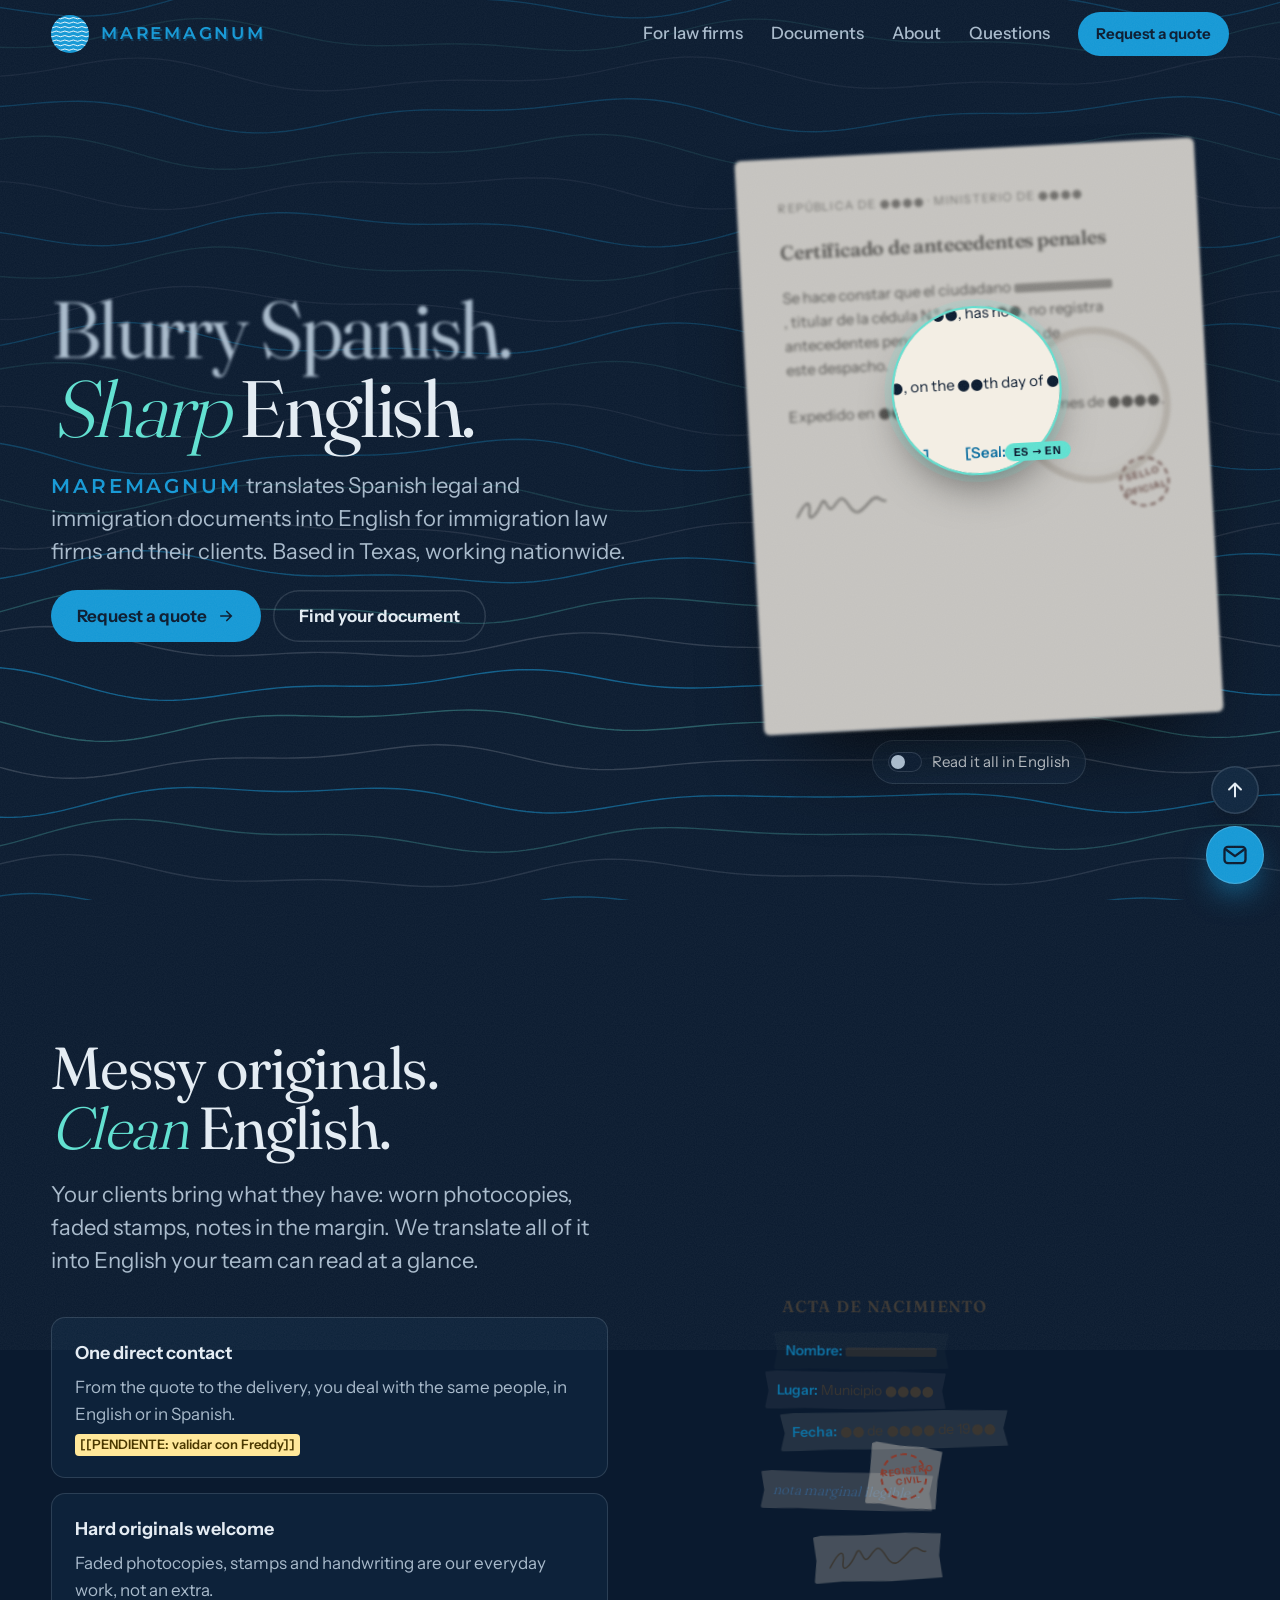
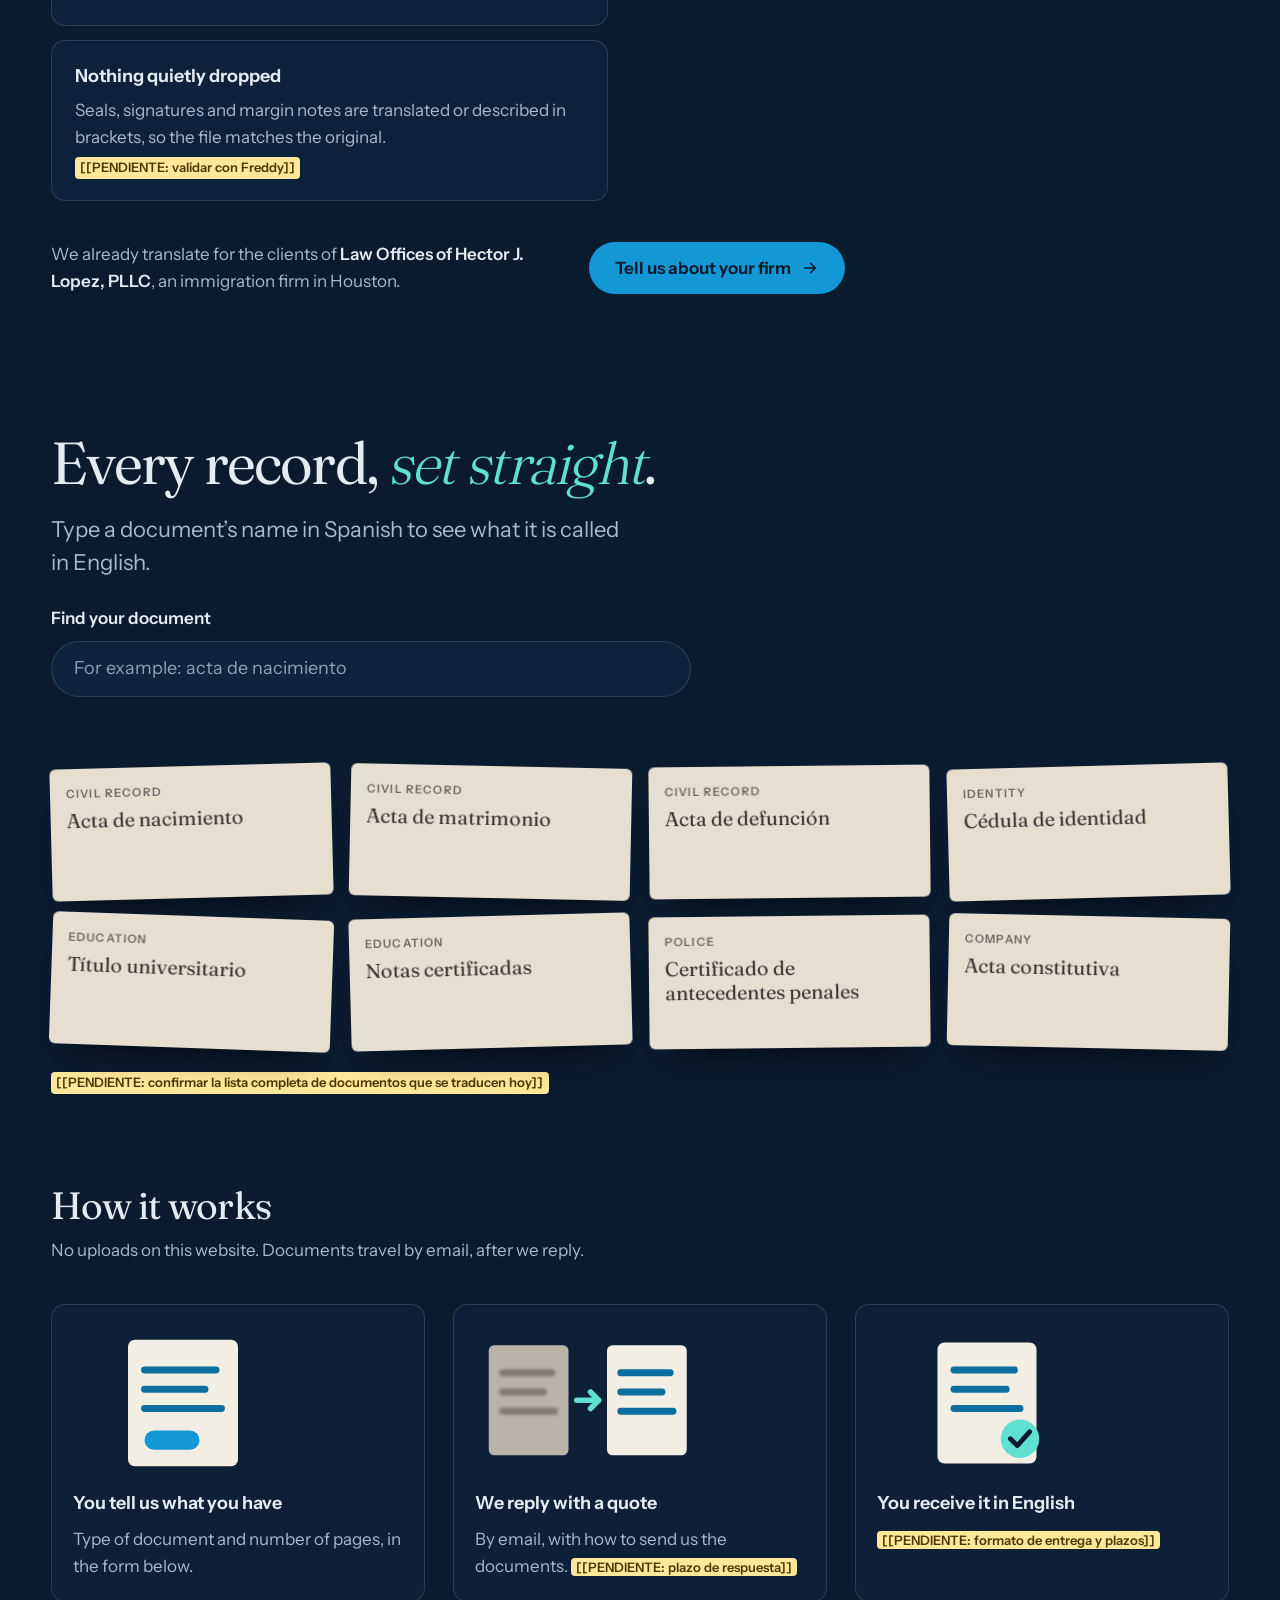
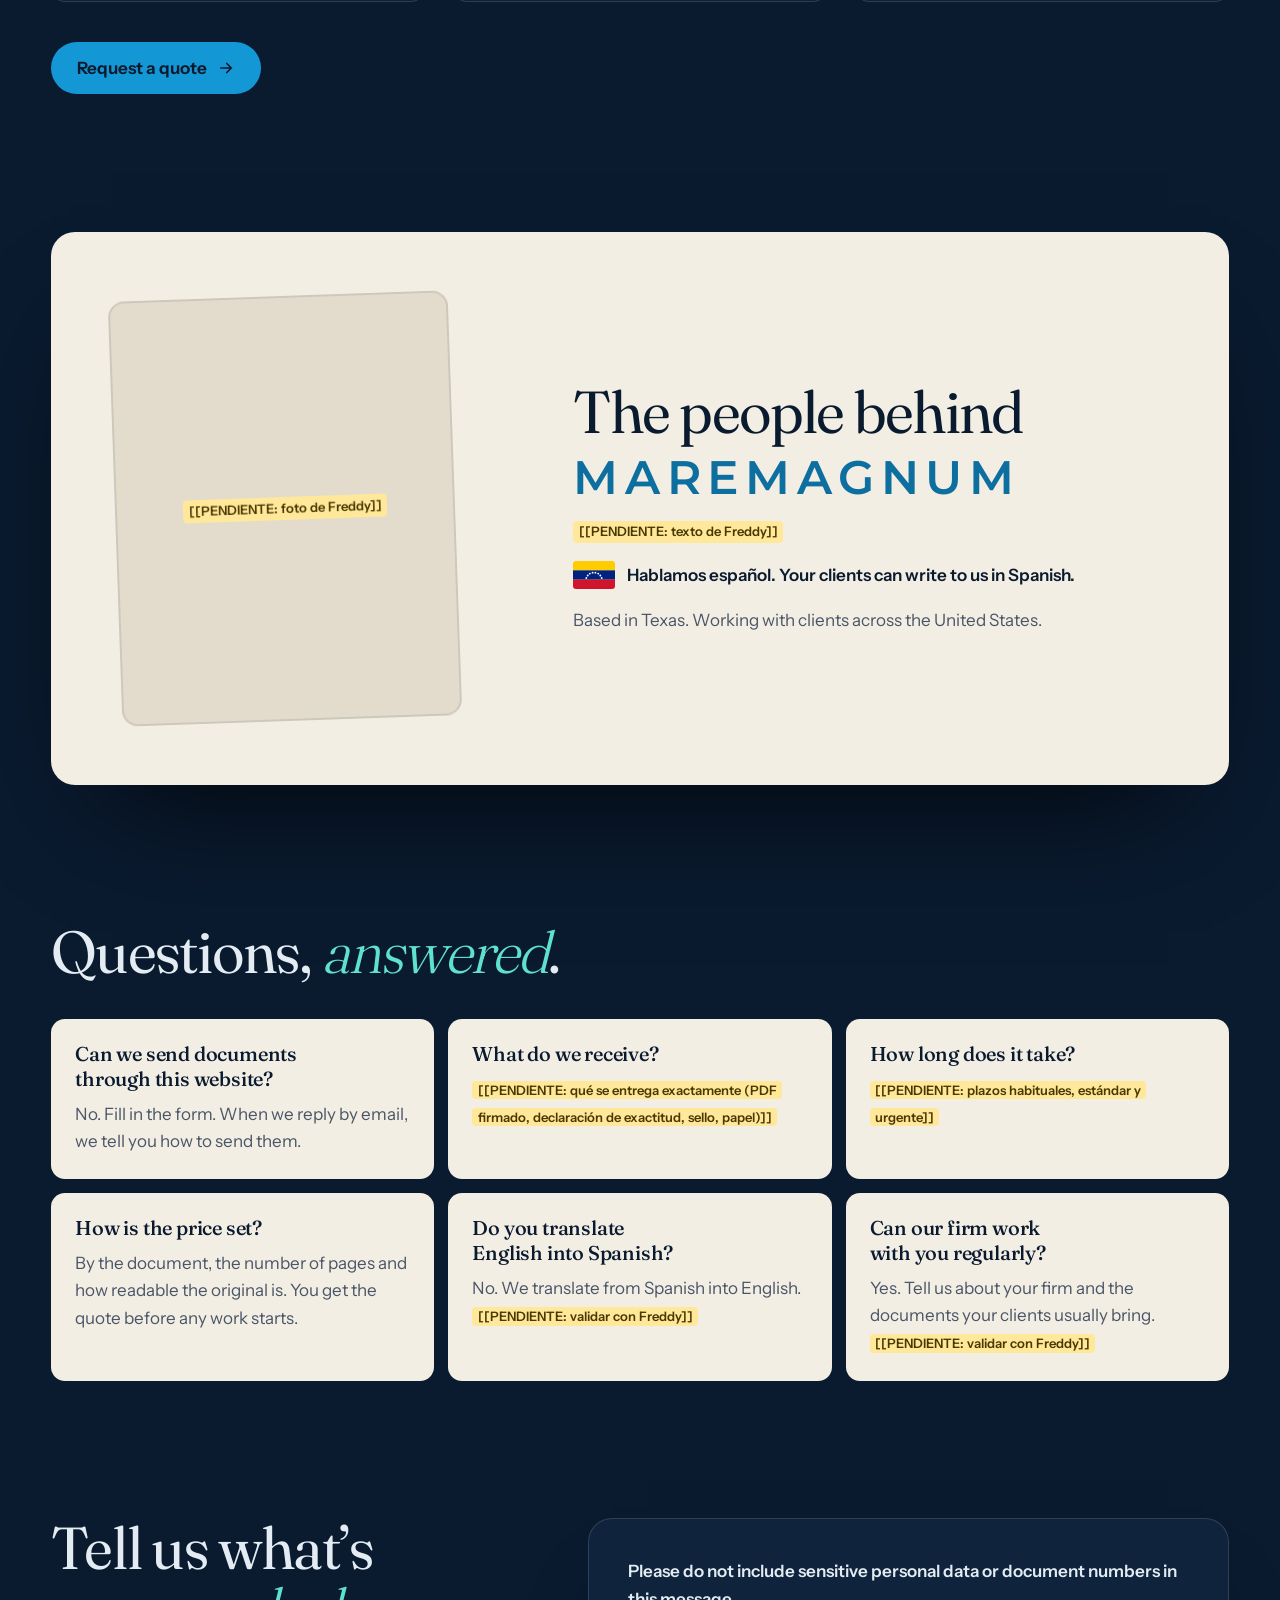
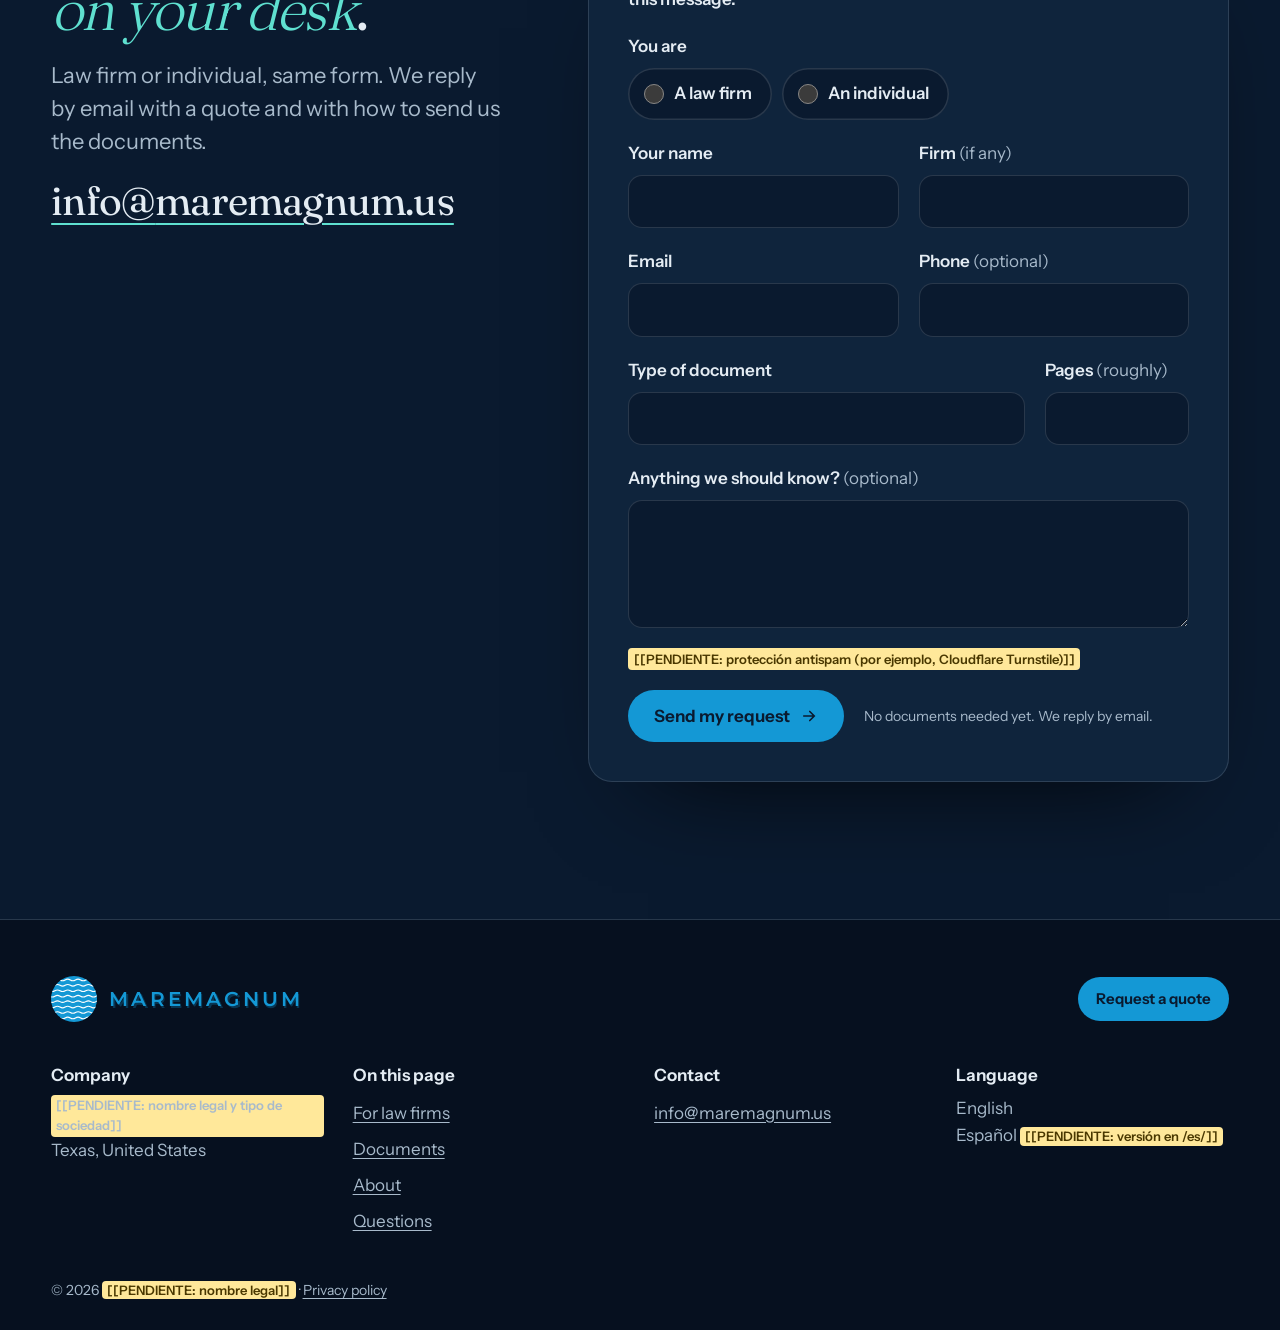
==== commit 42200ceb: "Anclajes del menú, botón de correo y botón de volver arriba Los enlaces del menú aterrizan en el tít" ====
--- a/index.html
+++ b/index.html
@@ -335,5 +335,15 @@
     </div>
     <p class="foot-legal">© <span data-year>2026</span> <span class="pending">[[PENDIENTE: nombre legal]]</span> · <a href="/privacy/">Privacy policy</a></p>
   </footer>
+
+  <div class="dock">
+    <button class="to-top" type="button" aria-label="Back to top">
+      <svg width="22" height="22" viewBox="0 0 24 24" fill="none" stroke="currentColor" stroke-width="2.2" stroke-linecap="round" stroke-linejoin="round" aria-hidden="true" focusable="false"><path d="M12 19V5M5.5 11.5 12 5l6.5 6.5"/></svg>
+    </button>
+    <a class="fab" href="#contact" aria-label="Request a quote" data-tilt="16">
+      <svg width="28" height="28" viewBox="0 0 24 24" fill="none" stroke="currentColor" stroke-width="2" stroke-linecap="round" stroke-linejoin="round" aria-hidden="true" focusable="false"><rect x="3" y="5" width="18" height="14" rx="3"/><path class="fab-flap" d="M4.5 7.5 12 13l7.5-5.5"/></svg>
+      <span class="fab-label" aria-hidden="true">Request a quote</span>
+    </a>
+  </div>
 </body>
 </html>
--- a/assets/css/base.css
+++ b/assets/css/base.css
@@ -9,7 +9,7 @@
   -webkit-text-size-adjust: 100%;
   text-size-adjust: 100%;
   scroll-behavior: smooth;
-  scroll-padding-top: 84px;
+  scroll-padding-top: 76px;
   background: var(--abyss);
   color-scheme: dark;
 }
--- a/assets/css/main.css
+++ b/assets/css/main.css
@@ -543,3 +543,90 @@
 @media (min-width: 900px) and (max-width: 1199px) {
   .contact .title { font-size: clamp(2rem, 1rem + 2.6vw, 3rem); }
 }
+
+
+/* ================= Anclajes: dónde aterriza cada enlace del menú ================= */
+/* La sección empieza con un margen grande; se descuenta para que el título quede justo bajo la cabecera */
+.firms, .docs, .about, .faq, .contact { scroll-margin-top: calc(28px - var(--section)); }
+
+/* ================= Botones flotantes: correo y volver arriba ================= */
+.dock {
+  position: fixed; z-index: 45;
+  right: max(16px, env(safe-area-inset-right));
+  bottom: max(16px, env(safe-area-inset-bottom));
+  display: grid; justify-items: center; gap: 12px;
+  pointer-events: none;
+}
+.dock > * { pointer-events: auto; }
+
+.fab {
+  --rx: 0deg; --ry: 0deg; --lift: 0px; --mx: 50%; --my: 50%;
+  position: relative;
+  display: grid; place-items: center;
+  width: 58px; height: 58px;
+  border-radius: 50%;
+  background: var(--brand); color: var(--abyss);
+  box-shadow: 0 16px 32px -10px rgba(20, 152, 213, 0.75), inset 0 0 0 1px rgba(255, 255, 255, 0.18);
+  text-decoration: none;
+  transform: perspective(500px) translateY(var(--lift)) rotateX(var(--rx)) rotateY(var(--ry));
+  transition: transform 260ms var(--ease-out), box-shadow 260ms var(--ease-out);
+}
+.fab::before {
+  content: ""; position: absolute; inset: 0; border-radius: 50%; pointer-events: none;
+  background: radial-gradient(46px circle at var(--mx) var(--my), rgba(255, 255, 255, 0.55), transparent 65%);
+  opacity: 0; transition: opacity 260ms var(--ease-out);
+}
+.fab::after { content: ""; position: absolute; inset: 0; border-radius: 50%; border: 2px solid var(--aqua); opacity: 0; pointer-events: none; }
+.fab svg { position: relative; }
+.fab-flap { transition: transform 300ms var(--ease-out); }
+.fab:active { transform: perspective(500px) scale(0.94); transition-duration: 120ms; }
+.fab-label {
+  position: absolute; right: calc(100% + 12px); top: 50%;
+  translate: 10px -50%;
+  padding: 9px 16px; border-radius: var(--radius);
+  background: rgba(16, 38, 63, 0.96); color: var(--text);
+  font-size: 0.9375rem; font-weight: 600; white-space: nowrap;
+  box-shadow: inset 0 0 0 1px var(--line), 0 12px 28px -12px rgba(0, 0, 0, 0.8);
+  opacity: 0; pointer-events: none;
+  transition: opacity 200ms var(--ease-out), translate 280ms var(--ease-out);
+}
+.fab:focus-visible .fab-label { opacity: 1; translate: 0 -50%; }
+@media (hover: hover) and (pointer: fine) {
+  .fab:hover { --lift: -4px; box-shadow: 0 22px 38px -10px rgba(20, 152, 213, 0.85), 0 0 0 1px rgba(95, 224, 208, 0.45); }
+  .fab:hover::before { opacity: 1; }
+  .fab:hover .fab-flap { transform: translateY(-1.5px); }
+  .fab:hover .fab-label { opacity: 1; translate: 0 -50%; }
+}
+
+.to-top {
+  display: grid; place-items: center;
+  width: 48px; height: 48px;
+  border: 0; border-radius: 50%;
+  background: rgba(16, 38, 63, 0.92); color: var(--text);
+  backdrop-filter: blur(8px); -webkit-backdrop-filter: blur(8px);
+  box-shadow: inset 0 0 0 1.5px var(--line), 0 14px 26px -14px rgba(0, 0, 0, 0.85);
+  cursor: pointer;
+  opacity: 0; visibility: hidden; transform: translateY(10px) scale(0.9);
+  transition: opacity 250ms var(--ease-out), transform 320ms var(--ease-out), visibility 0s linear 320ms, box-shadow 250ms var(--ease-out);
+}
+.to-top.is-visible { opacity: 1; visibility: visible; transform: none; transition-delay: 0s; }
+.to-top svg { transition: transform 260ms var(--ease-out); }
+.to-top:active { transform: scale(0.94); transition-duration: 120ms; }
+@media (hover: hover) and (pointer: fine) {
+  .to-top.is-visible:hover { transform: translateY(-3px); box-shadow: inset 0 0 0 1.5px var(--aqua), 0 16px 30px -14px rgba(95, 224, 208, 0.55); }
+  .to-top:hover svg { transform: translateY(-2px); }
+}
+@media (max-width: 799px) {
+  .foot { padding-bottom: calc(max(28px, env(safe-area-inset-bottom)) + 76px); }
+}
+@media (prefers-reduced-motion: no-preference) {
+  .fab::after { animation: fab-ring 6s var(--ease-out) 2s infinite; }
+}
+@media (prefers-reduced-motion: reduce) {
+  .to-top, .to-top.is-visible { transform: none; }
+}
+@keyframes fab-ring { 0% { opacity: 0.7; transform: scale(1); } 28%, 100% { opacity: 0; transform: scale(1.7); } }
+
+/* La lupa crece más que la pantalla al hacer scroll: se recorta en la portada y se oculta cuando ya no se ve */
+.hero { overflow-x: clip; }
+.lens { display: var(--lens-d, block); }
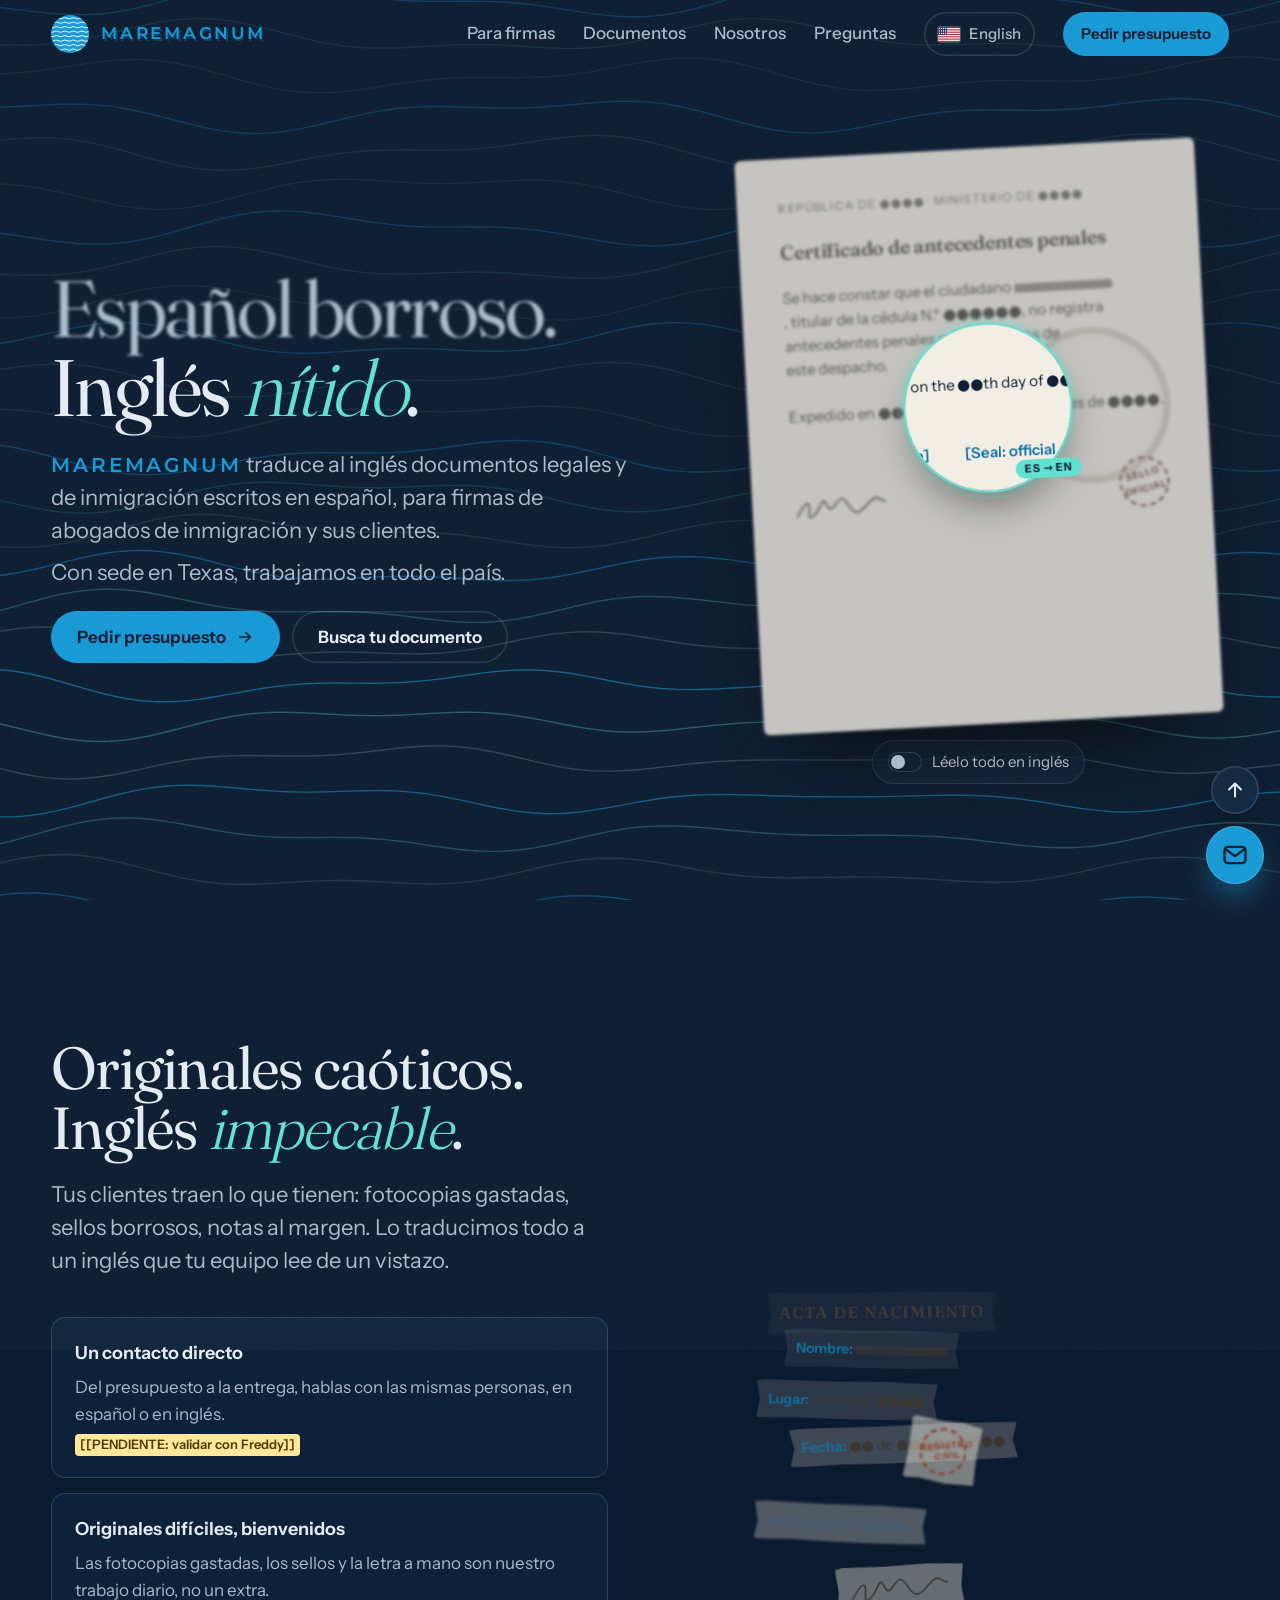
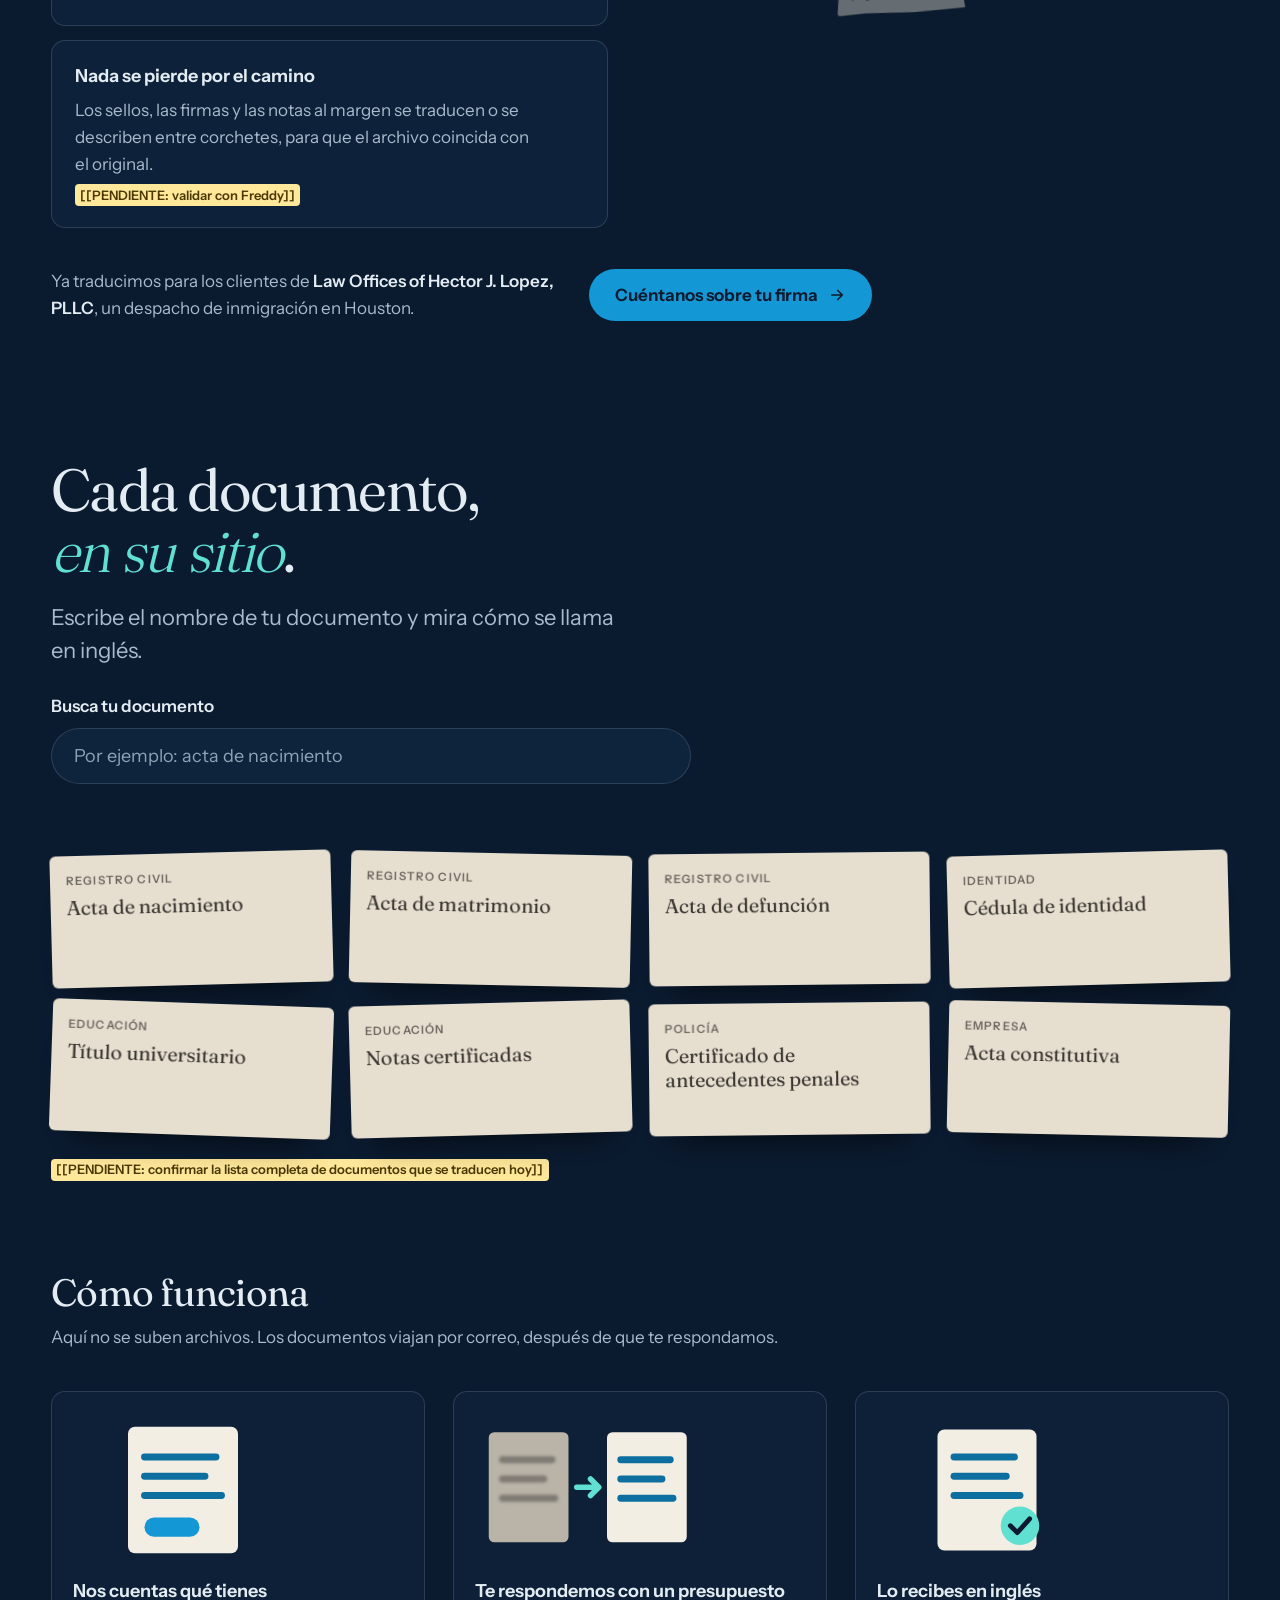
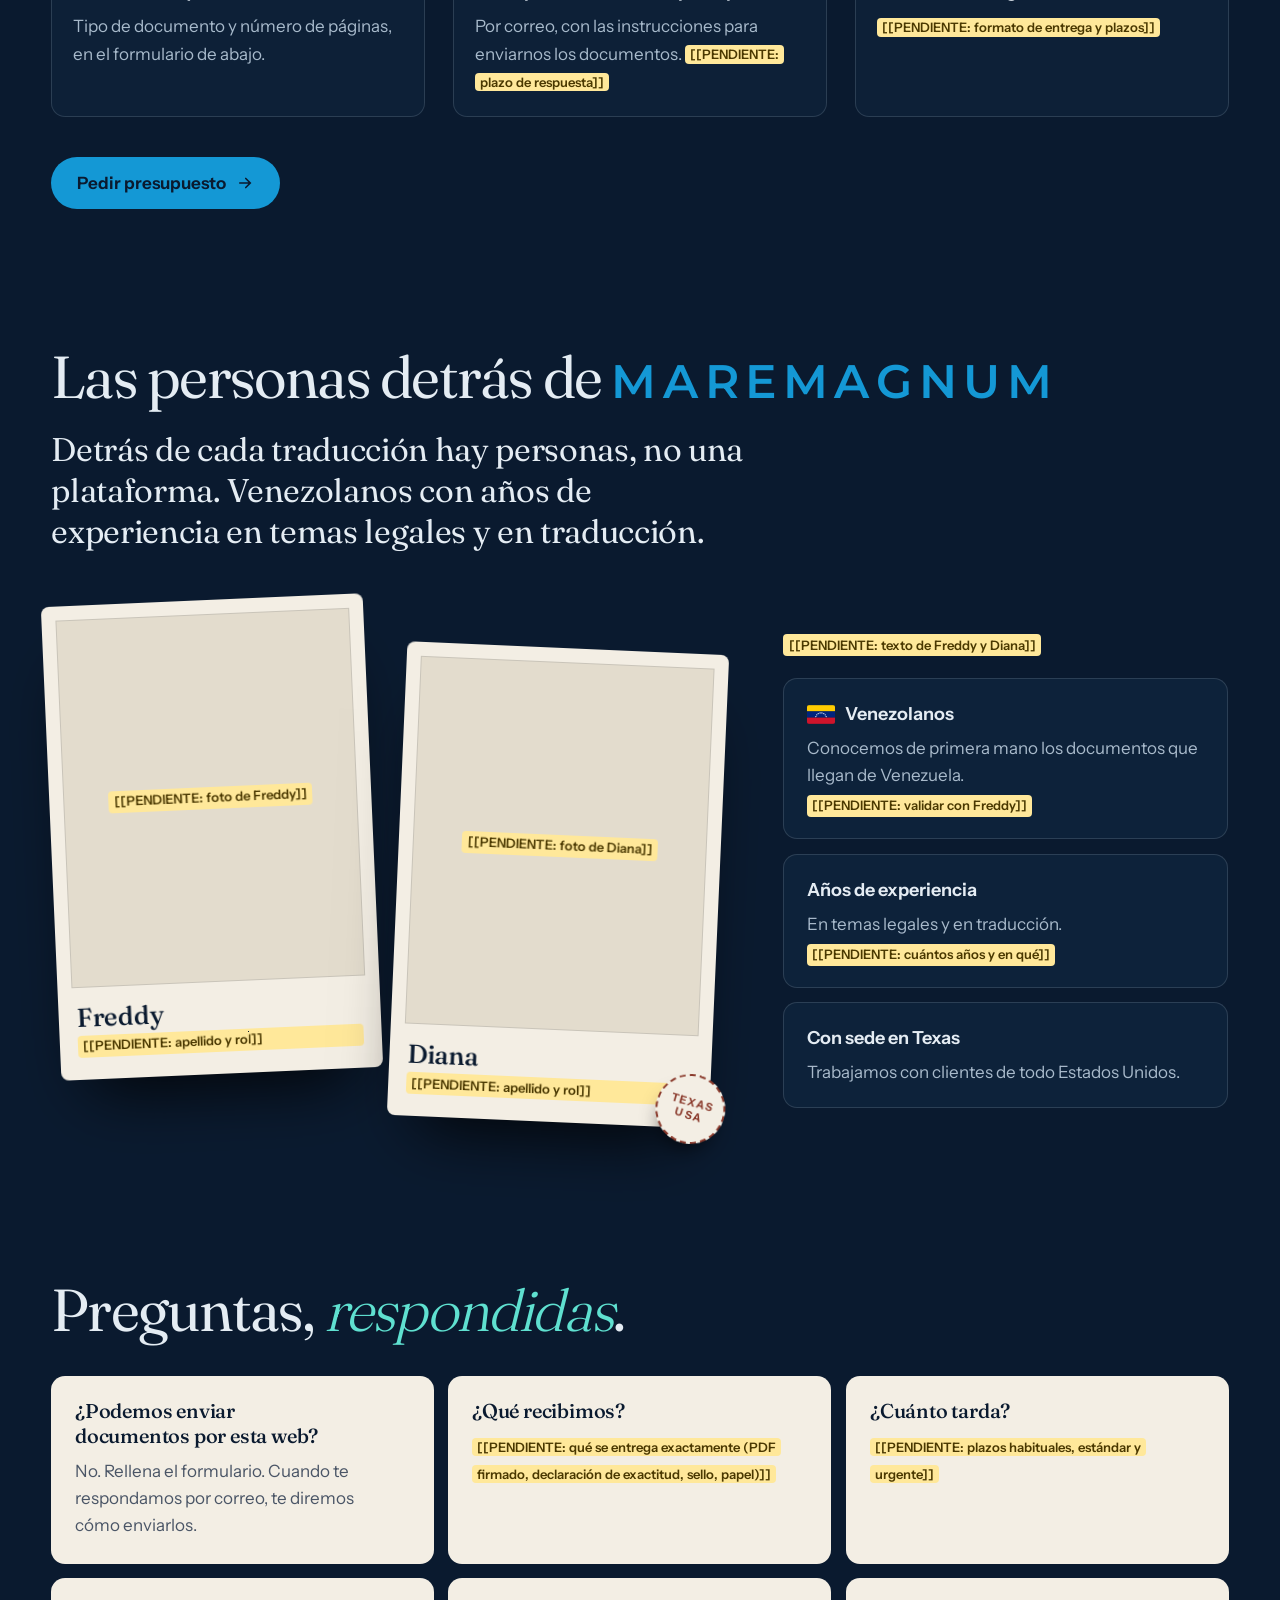
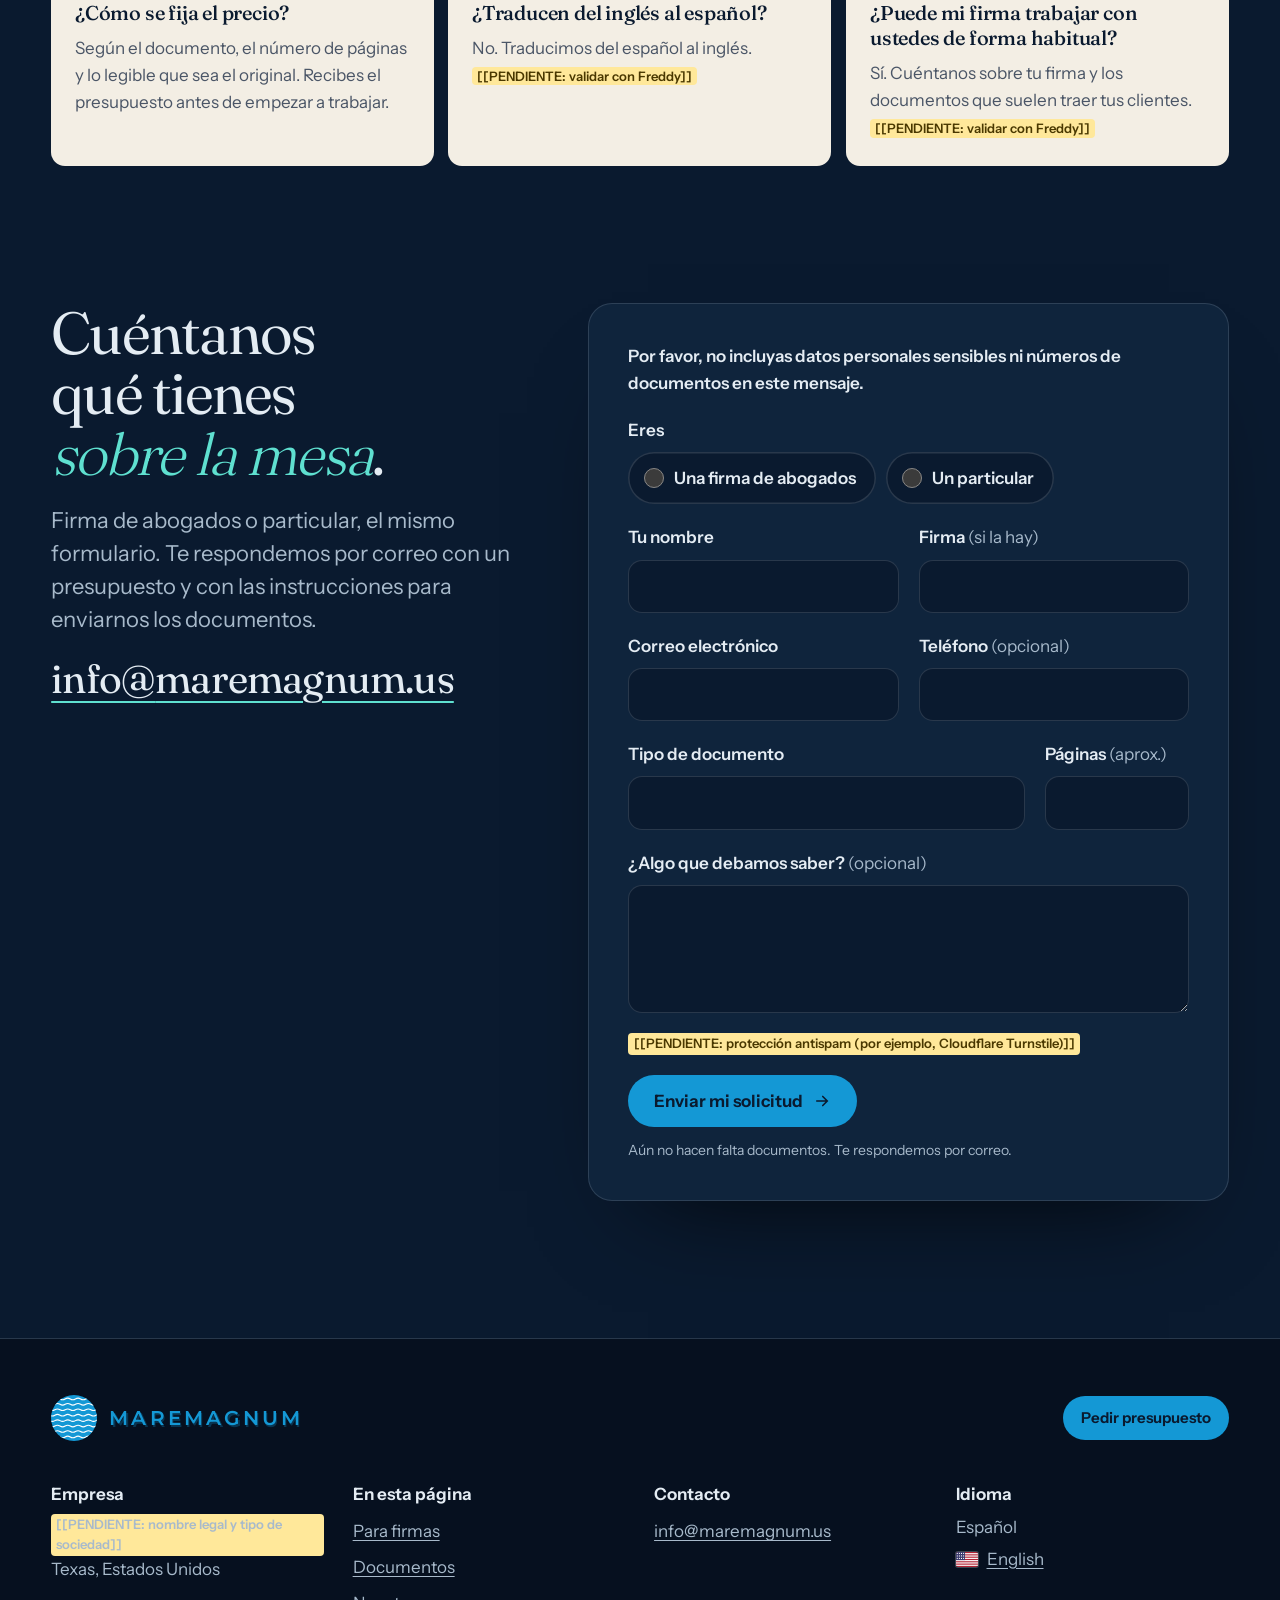
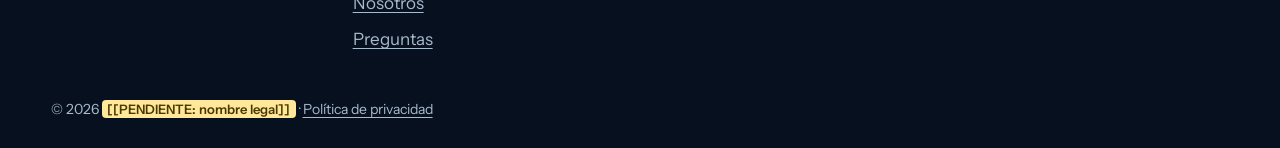
==== commit 76590dd4: "Español por defecto, inglés en /en/ y sección de personas renovada El español pasa a ser el idioma p" ====
--- a/index.html
+++ b/index.html
@@ -1,16 +1,21 @@
 <!doctype html>
-<html lang="en">
+<html lang="es">
 <head>
   <meta charset="utf-8">
   <meta name="viewport" content="width=device-width, initial-scale=1, viewport-fit=cover, interactive-widget=resizes-content">
-  <title>MAREMAGNUM · Spanish to English translation of legal and immigration documents</title>
-  <meta name="description" content="Spanish legal and immigration documents translated into English for immigration law firms and their clients. Based in Texas, working nationwide.">
+  <title>MAREMAGNUM · Traducción de documentos legales y de inmigración del español al inglés</title>
+  <meta name="description" content="Documentos legales y de inmigración en español, traducidos al inglés para firmas de abogados de inmigración y sus clientes. Con sede en Texas, trabajamos en todo el país.">
   <meta name="theme-color" content="#0A1A2F">
   <meta name="color-scheme" content="dark">
   <link rel="canonical" href="https://maremagnum.us/">
+  <link rel="alternate" hreflang="es" href="https://maremagnum.us/">
+  <link rel="alternate" hreflang="en" href="https://maremagnum.us/en/">
+  <link rel="alternate" hreflang="x-default" href="https://maremagnum.us/">
   <meta property="og:type" content="website">
-  <meta property="og:title" content="MAREMAGNUM · Blurry Spanish. Sharp English.">
-  <meta property="og:description" content="Spanish legal and immigration documents translated into English for immigration law firms and their clients.">
+  <meta property="og:locale" content="es_US">
+  <meta property="og:locale:alternate" content="en_US">
+  <meta property="og:title" content="MAREMAGNUM · Español borroso. Inglés nítido.">
+  <meta property="og:description" content="Documentos legales y de inmigración en español, traducidos al inglés para firmas de abogados de inmigración y sus clientes.">
   <meta property="og:url" content="https://maremagnum.us/">
   <meta property="og:image" content="https://maremagnum.us/assets/brand/maremagnum-icon-512.png">
   <link rel="icon" href="/assets/brand/maremagnum-icon.svg" type="image/svg+xml">
@@ -25,20 +30,22 @@
   <script src="/assets/js/main.js" defer></script>
 </head>
 <body>
-  <a class="skip" href="#main">Skip to content</a>
+  <a class="skip" href="#main">Saltar al contenido</a>
   <canvas class="water" id="water" aria-hidden="true"></canvas>
   <div class="grain" aria-hidden="true"></div>
 
   <header class="top" id="top">
-    <a class="logo" href="/" aria-label="MAREMAGNUM, home"><svg class="logo-icon" viewBox="0 0 100 100" aria-hidden="true" focusable="false"><defs><clipPath id="mm-clip-1"><circle cx="50" cy="50" r="50"/></clipPath></defs><circle cx="50" cy="50" r="50" fill="#1498D5"/><g class="logo-waves" clip-path="url(#mm-clip-1)" fill="none" stroke="#fff" stroke-width="2.4" stroke-linecap="round"><path d="M-14 8.5 q 5.6 -3.4 11.2 0 q 5.6 3.4 11.2 0 q 5.6 -3.4 11.2 0 q 5.6 3.4 11.2 0 q 5.6 -3.4 11.2 0 q 5.6 3.4 11.2 0 q 5.6 -3.4 11.2 0 q 5.6 3.4 11.2 0 q 5.6 -3.4 11.2 0 q 5.6 3.4 11.2 0 q 5.6 -3.4 11.2 0 q 5.6 3.4 11.2 0"/><path d="M-14 20.3 q 5.6 -3.4 11.2 0 q 5.6 3.4 11.2 0 q 5.6 -3.4 11.2 0 q 5.6 3.4 11.2 0 q 5.6 -3.4 11.2 0 q 5.6 3.4 11.2 0 q 5.6 -3.4 11.2 0 q 5.6 3.4 11.2 0 q 5.6 -3.4 11.2 0 q 5.6 3.4 11.2 0 q 5.6 -3.4 11.2 0 q 5.6 3.4 11.2 0"/><path d="M-14 32.1 q 5.6 -3.4 11.2 0 q 5.6 3.4 11.2 0 q 5.6 -3.4 11.2 0 q 5.6 3.4 11.2 0 q 5.6 -3.4 11.2 0 q 5.6 3.4 11.2 0 q 5.6 -3.4 11.2 0 q 5.6 3.4 11.2 0 q 5.6 -3.4 11.2 0 q 5.6 3.4 11.2 0 q 5.6 -3.4 11.2 0 q 5.6 3.4 11.2 0"/><path d="M-14 43.9 q 5.6 -3.4 11.2 0 q 5.6 3.4 11.2 0 q 5.6 -3.4 11.2 0 q 5.6 3.4 11.2 0 q 5.6 -3.4 11.2 0 q 5.6 3.4 11.2 0 q 5.6 -3.4 11.2 0 q 5.6 3.4 11.2 0 q 5.6 -3.4 11.2 0 q 5.6 3.4 11.2 0 q 5.6 -3.4 11.2 0 q 5.6 3.4 11.2 0"/><path d="M-14 55.7 q 5.6 -3.4 11.2 0 q 5.6 3.4 11.2 0 q 5.6 -3.4 11.2 0 q 5.6 3.4 11.2 0 q 5.6 -3.4 11.2 0 q 5.6 3.4 11.2 0 q 5.6 -3.4 11.2 0 q 5.6 3.4 11.2 0 q 5.6 -3.4 11.2 0 q 5.6 3.4 11.2 0 q 5.6 -3.4 11.2 0 q 5.6 3.4 11.2 0"/><path d="M-14 67.5 q 5.6 -3.4 11.2 0 q 5.6 3.4 11.2 0 q 5.6 -3.4 11.2 0 q 5.6 3.4 11.2 0 q 5.6 -3.4 11.2 0 q 5.6 3.4 11.2 0 q 5.6 -3.4 11.2 0 q 5.6 3.4 11.2 0 q 5.6 -3.4 11.2 0 q 5.6 3.4 11.2 0 q 5.6 -3.4 11.2 0 q 5.6 3.4 11.2 0"/><path d="M-14 79.3 q 5.6 -3.4 11.2 0 q 5.6 3.4 11.2 0 q 5.6 -3.4 11.2 0 q 5.6 3.4 11.2 0 q 5.6 -3.4 11.2 0 q 5.6 3.4 11.2 0 q 5.6 -3.4 11.2 0 q 5.6 3.4 11.2 0 q 5.6 -3.4 11.2 0 q 5.6 3.4 11.2 0 q 5.6 -3.4 11.2 0 q 5.6 3.4 11.2 0"/><path d="M-14 91.1 q 5.6 -3.4 11.2 0 q 5.6 3.4 11.2 0 q 5.6 -3.4 11.2 0 q 5.6 3.4 11.2 0 q 5.6 -3.4 11.2 0 q 5.6 3.4 11.2 0 q 5.6 -3.4 11.2 0 q 5.6 3.4 11.2 0 q 5.6 -3.4 11.2 0 q 5.6 3.4 11.2 0 q 5.6 -3.4 11.2 0 q 5.6 3.4 11.2 0"/></g></svg><span class="logo-word">MAREMAGNUM</span></a>
-    <nav class="nav" id="nav" aria-label="Main">
-      <a href="#firms">For law firms</a>
-      <a href="#documents">Documents</a>
-      <a href="#about">About</a>
-      <a href="#faq">Questions</a>
-      <a class="btn btn-small" href="#contact">Request a quote</a>
+    <a class="logo" href="/" aria-label="MAREMAGNUM, inicio"><svg class="logo-icon" viewBox="0 0 100 100" aria-hidden="true" focusable="false"><defs><clipPath id="mm-clip-1"><circle cx="50" cy="50" r="50"/></clipPath></defs><circle cx="50" cy="50" r="50" fill="#1498D5"/><g class="logo-waves" clip-path="url(#mm-clip-1)" fill="none" stroke="#fff" stroke-width="2.4" stroke-linecap="round"><path d="M-14 8.5 q 5.6 -3.4 11.2 0 q 5.6 3.4 11.2 0 q 5.6 -3.4 11.2 0 q 5.6 3.4 11.2 0 q 5.6 -3.4 11.2 0 q 5.6 3.4 11.2 0 q 5.6 -3.4 11.2 0 q 5.6 3.4 11.2 0 q 5.6 -3.4 11.2 0 q 5.6 3.4 11.2 0 q 5.6 -3.4 11.2 0 q 5.6 3.4 11.2 0"/><path d="M-14 20.3 q 5.6 -3.4 11.2 0 q 5.6 3.4 11.2 0 q 5.6 -3.4 11.2 0 q 5.6 3.4 11.2 0 q 5.6 -3.4 11.2 0 q 5.6 3.4 11.2 0 q 5.6 -3.4 11.2 0 q 5.6 3.4 11.2 0 q 5.6 -3.4 11.2 0 q 5.6 3.4 11.2 0 q 5.6 -3.4 11.2 0 q 5.6 3.4 11.2 0"/><path d="M-14 32.1 q 5.6 -3.4 11.2 0 q 5.6 3.4 11.2 0 q 5.6 -3.4 11.2 0 q 5.6 3.4 11.2 0 q 5.6 -3.4 11.2 0 q 5.6 3.4 11.2 0 q 5.6 -3.4 11.2 0 q 5.6 3.4 11.2 0 q 5.6 -3.4 11.2 0 q 5.6 3.4 11.2 0 q 5.6 -3.4 11.2 0 q 5.6 3.4 11.2 0"/><path d="M-14 43.9 q 5.6 -3.4 11.2 0 q 5.6 3.4 11.2 0 q 5.6 -3.4 11.2 0 q 5.6 3.4 11.2 0 q 5.6 -3.4 11.2 0 q 5.6 3.4 11.2 0 q 5.6 -3.4 11.2 0 q 5.6 3.4 11.2 0 q 5.6 -3.4 11.2 0 q 5.6 3.4 11.2 0 q 5.6 -3.4 11.2 0 q 5.6 3.4 11.2 0"/><path d="M-14 55.7 q 5.6 -3.4 11.2 0 q 5.6 3.4 11.2 0 q 5.6 -3.4 11.2 0 q 5.6 3.4 11.2 0 q 5.6 -3.4 11.2 0 q 5.6 3.4 11.2 0 q 5.6 -3.4 11.2 0 q 5.6 3.4 11.2 0 q 5.6 -3.4 11.2 0 q 5.6 3.4 11.2 0 q 5.6 -3.4 11.2 0 q 5.6 3.4 11.2 0"/><path d="M-14 67.5 q 5.6 -3.4 11.2 0 q 5.6 3.4 11.2 0 q 5.6 -3.4 11.2 0 q 5.6 3.4 11.2 0 q 5.6 -3.4 11.2 0 q 5.6 3.4 11.2 0 q 5.6 -3.4 11.2 0 q 5.6 3.4 11.2 0 q 5.6 -3.4 11.2 0 q 5.6 3.4 11.2 0 q 5.6 -3.4 11.2 0 q 5.6 3.4 11.2 0"/><path d="M-14 79.3 q 5.6 -3.4 11.2 0 q 5.6 3.4 11.2 0 q 5.6 -3.4 11.2 0 q 5.6 3.4 11.2 0 q 5.6 -3.4 11.2 0 q 5.6 3.4 11.2 0 q 5.6 -3.4 11.2 0 q 5.6 3.4 11.2 0 q 5.6 -3.4 11.2 0 q 5.6 3.4 11.2 0 q 5.6 -3.4 11.2 0 q 5.6 3.4 11.2 0"/><path d="M-14 91.1 q 5.6 -3.4 11.2 0 q 5.6 3.4 11.2 0 q 5.6 -3.4 11.2 0 q 5.6 3.4 11.2 0 q 5.6 -3.4 11.2 0 q 5.6 3.4 11.2 0 q 5.6 -3.4 11.2 0 q 5.6 3.4 11.2 0 q 5.6 -3.4 11.2 0 q 5.6 3.4 11.2 0 q 5.6 -3.4 11.2 0 q 5.6 3.4 11.2 0"/></g></svg><span class="logo-word">MAREMAGNUM</span></a>
+    <nav class="nav" id="nav" aria-label="Principal">
+      <a href="#firms">Para firmas</a>
+      <a href="#documents">Documentos</a>
+      <a href="#about">Nosotros</a>
+      <a href="#faq">Preguntas</a>
+      <a class="lang-link" href="/en/" hreflang="en" lang="en" aria-label="View this page in English"><svg class="lang-flag" viewBox="0 0 22 15" aria-hidden="true" focusable="false"><rect width="22" height="15" fill="#B22234"/><rect y="1.15" width="22" height="1.15" fill="#fff"/><rect y="3.46" width="22" height="1.15" fill="#fff"/><rect y="5.77" width="22" height="1.15" fill="#fff"/><rect y="8.08" width="22" height="1.15" fill="#fff"/><rect y="10.38" width="22" height="1.15" fill="#fff"/><rect y="12.69" width="22" height="1.15" fill="#fff"/><rect width="9" height="8.1" fill="#3C3B6E"/><circle cx="1.3" cy="1.4" r=".55" fill="#fff"/><circle cx="3.4" cy="1.4" r=".55" fill="#fff"/><circle cx="5.5" cy="1.4" r=".55" fill="#fff"/><circle cx="7.6" cy="1.4" r=".55" fill="#fff"/><circle cx="1.3" cy="3.9" r=".55" fill="#fff"/><circle cx="3.4" cy="3.9" r=".55" fill="#fff"/><circle cx="5.5" cy="3.9" r=".55" fill="#fff"/><circle cx="7.6" cy="3.9" r=".55" fill="#fff"/><circle cx="1.3" cy="6.4" r=".55" fill="#fff"/><circle cx="3.4" cy="6.4" r=".55" fill="#fff"/><circle cx="5.5" cy="6.4" r=".55" fill="#fff"/><circle cx="7.6" cy="6.4" r=".55" fill="#fff"/></svg><span>English</span></a>
+      <a class="btn btn-small" href="#contact">Pedir presupuesto</a>
     </nav>
-    <button class="menu-btn" type="button" aria-expanded="false" aria-controls="nav" aria-label="Menu">
+    <a class="lang-link lang-link-mobile" href="/en/" hreflang="en" lang="en" aria-label="View this page in English"><svg class="lang-flag" viewBox="0 0 22 15" aria-hidden="true" focusable="false"><rect width="22" height="15" fill="#B22234"/><rect y="1.15" width="22" height="1.15" fill="#fff"/><rect y="3.46" width="22" height="1.15" fill="#fff"/><rect y="5.77" width="22" height="1.15" fill="#fff"/><rect y="8.08" width="22" height="1.15" fill="#fff"/><rect y="10.38" width="22" height="1.15" fill="#fff"/><rect y="12.69" width="22" height="1.15" fill="#fff"/><rect width="9" height="8.1" fill="#3C3B6E"/><circle cx="1.3" cy="1.4" r=".55" fill="#fff"/><circle cx="3.4" cy="1.4" r=".55" fill="#fff"/><circle cx="5.5" cy="1.4" r=".55" fill="#fff"/><circle cx="7.6" cy="1.4" r=".55" fill="#fff"/><circle cx="1.3" cy="3.9" r=".55" fill="#fff"/><circle cx="3.4" cy="3.9" r=".55" fill="#fff"/><circle cx="5.5" cy="3.9" r=".55" fill="#fff"/><circle cx="7.6" cy="3.9" r=".55" fill="#fff"/><circle cx="1.3" cy="6.4" r=".55" fill="#fff"/><circle cx="3.4" cy="6.4" r=".55" fill="#fff"/><circle cx="5.5" cy="6.4" r=".55" fill="#fff"/><circle cx="7.6" cy="6.4" r=".55" fill="#fff"/></svg><span>EN</span></a>
+    <button class="menu-btn" type="button" aria-expanded="false" aria-controls="nav" aria-label="Menú">
       <svg width="24" height="24" viewBox="0 0 24 24" aria-hidden="true" focusable="false"><line x1="4" y1="9" x2="20" y2="9"/><line x1="4" y1="15" x2="20" y2="15"/></svg>
     </button>
   </header>
@@ -49,18 +56,18 @@
     <section class="hero" aria-labelledby="hero-title">
       <div class="hero-copy">
         <h1 class="hero-title" id="hero-title">
-          <span class="line"><span class="blurred">Blurry Spanish.</span></span>
-          <span class="line"><em>Sharp</em> English.</span>
+          <span class="line"><span class="blurred">Español borroso.</span></span>
+          <span class="line">Inglés <em>nítido</em>.</span>
         </h1>
-        <p class="lead"><span class="mm">MAREMAGNUM</span> translates Spanish legal and immigration documents into English for immigration law firms and their clients. Based in Texas, working nationwide.</p>
+        <p class="lead"><span class="mm">MAREMAGNUM</span> traduce al inglés documentos legales y de inmigración escritos en español, para firmas de abogados de inmigración y sus clientes. <span class="lead-line"><span class="nobr">Con sede en Texas,</span> <span class="nobr">trabajamos en todo el país.</span></span></p>
         <div class="actions">
-          <a class="btn" href="#contact">Request a quote <svg width="18" height="18" viewBox="0 0 24 24" fill="none" stroke="currentColor" stroke-width="2.2" stroke-linecap="round" aria-hidden="true"><path d="M5 12h14M13 6l6 6-6 6"/></svg></a>
-          <a class="btn btn-ghost" href="#documents">Find your document</a>
+          <a class="btn" href="#contact">Pedir presupuesto <svg width="18" height="18" viewBox="0 0 24 24" fill="none" stroke="currentColor" stroke-width="2.2" stroke-linecap="round" aria-hidden="true"><path d="M5 12h14M13 6l6 6-6 6"/></svg></a>
+          <a class="btn btn-ghost" href="#documents">Busca tu documento</a>
         </div>
       </div>
 
       <div class="desk">
-        <div class="sheet" id="sheet" role="img" aria-label="A blurry Spanish criminal record certificate. Under a moving lens it reads as a sharp English translation.">
+        <div class="sheet" id="sheet" role="img" aria-label="Un certificado de antecedentes penales en español, borroso. Bajo una lupa en movimiento se lee nítido, traducido al inglés.">
           <div class="layer layer-es" aria-hidden="true">
             <p class="sheet-meta">República de ●●●● · Ministerio de ●●●●</p>
             <p class="sheet-title">Certificado de antecedentes penales</p>
@@ -68,7 +75,7 @@
             <p>Expedido en ●●●●, a los ●● días del mes de ●●●●.</p>
             <div class="sheet-foot"><svg width="96" height="30" viewBox="0 0 110 34" aria-hidden="true"><path d="M4 26c10-18 16-20 14-6s8 4 14-8 6 14 14 4 10-14 18 0 14 6 24-4 12 2 18 0" fill="none" stroke="currentColor" stroke-width="1.8" stroke-linecap="round"/></svg><span class="seal">Sello<br>oficial</span></div>
           </div>
-          <div class="layer layer-en" aria-hidden="true">
+          <div class="layer layer-en" lang="en" aria-hidden="true">
             <p class="sheet-meta">Republic of ●●●● · Ministry of ●●●●</p>
             <p class="sheet-title">Criminal record certificate</p>
             <p>This is to certify that the citizen <span class="bar"></span>, holder of ID card No. ●●●●●●, has no criminal record in the files of this office.</p>
@@ -77,20 +84,20 @@
           </div>
           <div class="lens" aria-hidden="true"></div>
         </div>
-        <button class="toggle" id="lens-toggle" type="button" aria-pressed="false"><i aria-hidden="true"></i>Read it all in English</button>
+        <button class="toggle" id="lens-toggle" type="button" aria-pressed="false"><i aria-hidden="true"></i>Léelo todo en inglés</button>
       </div>
     </section>
 
     <!-- 2 · Para firmas: el montón que se ordena -->
     <section class="firms" id="firms" aria-labelledby="firms-title">
       <div class="firms-head" data-reveal>
-        <h2 class="title" id="firms-title">Messy originals. <em>Clean</em> English.</h2>
-        <p class="lead">Your clients bring what they have: worn photocopies, faded stamps, notes in the margin. We translate all of it into English your team can read at a glance.</p>
-      </div>
-
-      <div class="stage" id="stage" role="img" aria-label="Scraps of a Spanish birth certificate drift, then settle into one clean English translation as you scroll.">
+        <h2 class="title" id="firms-title">Originales caóticos. Inglés <em>impecable</em>.</h2>
+        <p class="lead">Tus clientes traen lo que tienen: fotocopias gastadas, sellos borrosos, notas al margen. Lo traducimos todo a un inglés que tu equipo lee de un vistazo.</p>
+      </div>
+
+      <div class="stage" id="stage" role="img" aria-label="Fragmentos de un acta de nacimiento en español flotan y, al hacer scroll, se ordenan en una traducción limpia al inglés.">
         <div class="stack-doc" id="stack-doc" aria-hidden="true">
-          <span class="stack-label">English translation · from Spanish</span>
+          <span class="stack-label">Traducción al inglés · desde el español</span>
           <div class="slot" data-slot="title"></div>
           <div class="slot-rows">
             <div class="slot" data-slot="r1"></div>
@@ -104,65 +111,65 @@
           </div>
         </div>
         <div class="frag" data-for="title" aria-hidden="true"><i class="scrap"></i><span class="es t-es">ACTA DE NACIMIENTO</span><span class="en t-en">BIRTH CERTIFICATE</span></div>
-        <div class="frag" data-for="r1" aria-hidden="true"><i class="scrap"></i><span class="es"><b>Nombre:</b> <span class="bar"></span></span><span class="en"><b>Name:</b> <span class="bar"></span></span></div>
-        <div class="frag" data-for="r2" aria-hidden="true"><i class="scrap"></i><span class="es"><b>Lugar:</b> Municipio ●●●●</span><span class="en"><b>Place:</b> Municipality of ●●●●</span></div>
-        <div class="frag" data-for="r3" aria-hidden="true"><i class="scrap"></i><span class="es"><b>Fecha:</b> ●● de ●●●● de 19●●</span><span class="en"><b>Date:</b> ●●●● ●●, 19●●</span></div>
-        <div class="frag" data-for="note" aria-hidden="true"><i class="scrap"></i><span class="es hand">nota marginal ilegible…</span><span class="en">[Handwritten margin note, illegible]</span></div>
-        <div class="frag" data-for="sig" aria-hidden="true"><i class="scrap"></i><span class="es"><svg width="104" height="32" viewBox="0 0 110 34" aria-hidden="true"><path d="M4 26c10-18 16-20 14-6s8 4 14-8 6 14 14 4 10-14 18 0 14 6 24-4 12 2 18 0" fill="none" stroke="currentColor" stroke-width="1.6" stroke-linecap="round"/></svg></span><span class="en">[Signature] Civil Registrar</span></div>
-        <div class="frag" data-for="stamp" aria-hidden="true"><i class="scrap"></i><span class="es"><span class="stamp">Registro<br>civil</span></span><span class="en">[Seal: Civil Registry]</span></div>
+        <div class="frag" data-for="r1" aria-hidden="true"><i class="scrap"></i><span class="es"><b>Nombre:</b> <span class="bar"></span></span><span class="en" lang="en"><b>Name:</b> <span class="bar"></span></span></div>
+        <div class="frag" data-for="r2" aria-hidden="true"><i class="scrap"></i><span class="es"><b>Lugar:</b> Municipio ●●●●</span><span class="en" lang="en"><b>Place:</b> Municipality of ●●●●</span></div>
+        <div class="frag" data-for="r3" aria-hidden="true"><i class="scrap"></i><span class="es"><b>Fecha:</b> ●● de ●●●● de 19●●</span><span class="en" lang="en"><b>Date:</b> ●●●● ●●, 19●●</span></div>
+        <div class="frag" data-for="note" aria-hidden="true"><i class="scrap"></i><span class="es hand">nota marginal ilegible…</span><span class="en" lang="en">[Handwritten margin note, illegible]</span></div>
+        <div class="frag" data-for="sig" aria-hidden="true"><i class="scrap"></i><span class="es"><svg width="104" height="32" viewBox="0 0 110 34" aria-hidden="true"><path d="M4 26c10-18 16-20 14-6s8 4 14-8 6 14 14 4 10-14 18 0 14 6 24-4 12 2 18 0" fill="none" stroke="currentColor" stroke-width="1.6" stroke-linecap="round"/></svg></span><span class="en" lang="en">[Signature] Civil Registrar</span></div>
+        <div class="frag" data-for="stamp" aria-hidden="true"><i class="scrap"></i><span class="es"><span class="stamp">Registro<br>civil</span></span><span class="en" lang="en">[Seal: Civil Registry]</span></div>
       </div>
 
       <ul class="points">
         <li data-tilt="6">
-          <h3>One direct contact</h3>
-          <p>From the quote to the delivery, you deal with the same people, in English or in Spanish.</p>
+          <h3>Un contacto directo</h3>
+          <p>Del presupuesto a la entrega, hablas con las mismas personas, en español o en inglés.</p>
           <span class="pending">[[PENDIENTE: validar con Freddy]]</span>
         </li>
         <li data-tilt="6">
-          <h3>Hard originals welcome</h3>
-          <p>Faded photocopies, stamps and handwriting are our everyday work, not an extra.</p>
+          <h3>Originales difíciles, bienvenidos</h3>
+          <p>Las fotocopias gastadas, los sellos y la letra a mano son nuestro trabajo diario, no un extra.</p>
         </li>
         <li data-tilt="6">
-          <h3>Nothing quietly dropped</h3>
-          <p>Seals, signatures and margin notes are translated or described in brackets, so the file matches the original.</p>
+          <h3>Nada se pierde por el camino</h3>
+          <p>Los sellos, las firmas y las notas al margen se traducen o se describen entre corchetes, para que el archivo coincida con el original.</p>
           <span class="pending">[[PENDIENTE: validar con Freddy]]</span>
         </li>
       </ul>
 
       <div class="firms-cta" data-reveal>
-        <p>We already translate for the clients of <strong>Law Offices of Hector J. Lopez, PLLC</strong>, an immigration firm in Houston.</p>
-        <a class="btn" href="#contact" data-audience="firm">Tell us about your firm <svg width="18" height="18" viewBox="0 0 24 24" fill="none" stroke="currentColor" stroke-width="2.2" stroke-linecap="round" aria-hidden="true"><path d="M5 12h14M13 6l6 6-6 6"/></svg></a>
+        <p>Ya traducimos para los clientes de <strong>Law Offices of Hector J. Lopez, PLLC</strong>, un despacho de inmigración en Houston.</p>
+        <a class="btn" href="#contact" data-audience="firm">Cuéntanos sobre tu firma <svg width="18" height="18" viewBox="0 0 24 24" fill="none" stroke="currentColor" stroke-width="2.2" stroke-linecap="round" aria-hidden="true"><path d="M5 12h14M13 6l6 6-6 6"/></svg></a>
       </div>
     </section>
 
     <!-- 3 · Documentos y cómo funciona -->
     <section class="docs" id="documents" aria-labelledby="docs-title">
       <div class="docs-head" data-reveal>
-        <h2 class="title" id="docs-title">Every record, <em>set straight</em>.</h2>
-        <p class="lead">Type a document’s name in Spanish to see what it is called in English.</p>
+        <h2 class="title" id="docs-title">Cada documento, <em>en su sitio</em>.</h2>
+        <p class="lead">Escribe el nombre de tu documento y mira cómo se llama en inglés.</p>
         <div class="lookup">
-          <label for="lookup">Find your document</label>
-          <input id="lookup" type="search" inputmode="search" enterkeyhint="search" autocomplete="off" spellcheck="false" placeholder="For example: acta de nacimiento" aria-describedby="lookup-status">
+          <label for="lookup">Busca tu documento</label>
+          <input id="lookup" type="search" inputmode="search" enterkeyhint="search" autocomplete="off" spellcheck="false" placeholder="Por ejemplo: acta de nacimiento" aria-describedby="lookup-status">
           <p class="lookup-status" id="lookup-status" role="status" aria-live="polite"></p>
-          <p class="lookup-ask" hidden>Not on the list? <a href="#contact" data-ask>Ask us about it</a>.</p>
+          <p class="lookup-ask" hidden>¿No está en la lista? <a href="#contact" data-ask>Pregúntanos</a>.</p>
         </div>
       </div>
 
       <ul class="cards" id="cards">
-        <li class="card" tabindex="0" data-tilt="10"><small>Civil record</small><span class="es" lang="es">Acta de nacimiento</span><span class="en">Birth certificate</span></li>
-        <li class="card" tabindex="0" data-tilt="10"><small>Civil record</small><span class="es" lang="es">Acta de matrimonio</span><span class="en">Marriage certificate</span></li>
-        <li class="card" tabindex="0" data-tilt="10"><small>Civil record</small><span class="es" lang="es">Acta de defunción</span><span class="en">Death certificate</span></li>
-        <li class="card" tabindex="0" data-tilt="10"><small>Identity</small><span class="es" lang="es">Cédula de identidad</span><span class="en">National ID card</span></li>
-        <li class="card" tabindex="0" data-tilt="10"><small>Education</small><span class="es" lang="es">Título universitario</span><span class="en">University degree</span></li>
-        <li class="card" tabindex="0" data-tilt="10"><small>Education</small><span class="es" lang="es">Notas certificadas</span><span class="en">Academic transcript</span></li>
-        <li class="card" tabindex="0" data-tilt="10"><small>Police</small><span class="es" lang="es">Certificado de antecedentes penales</span><span class="en">Criminal record certificate</span></li>
-        <li class="card" tabindex="0" data-tilt="10"><small>Company</small><span class="es" lang="es">Acta constitutiva</span><span class="en">Articles of incorporation</span></li>
+        <li class="card" tabindex="0" data-tilt="10"><small>Registro civil</small><span class="es" lang="es">Acta de nacimiento</span><span class="en" lang="en">Birth certificate</span></li>
+        <li class="card" tabindex="0" data-tilt="10"><small>Registro civil</small><span class="es" lang="es">Acta de matrimonio</span><span class="en" lang="en">Marriage certificate</span></li>
+        <li class="card" tabindex="0" data-tilt="10"><small>Registro civil</small><span class="es" lang="es">Acta de defunción</span><span class="en" lang="en">Death certificate</span></li>
+        <li class="card" tabindex="0" data-tilt="10"><small>Identidad</small><span class="es" lang="es">Cédula de identidad</span><span class="en" lang="en">National ID card</span></li>
+        <li class="card" tabindex="0" data-tilt="10"><small>Educación</small><span class="es" lang="es">Título universitario</span><span class="en" lang="en">University degree</span></li>
+        <li class="card" tabindex="0" data-tilt="10"><small>Educación</small><span class="es" lang="es">Notas certificadas</span><span class="en" lang="en">Academic transcript</span></li>
+        <li class="card" tabindex="0" data-tilt="10"><small>Policía</small><span class="es" lang="es">Certificado de antecedentes penales</span><span class="en" lang="en">Criminal record certificate</span></li>
+        <li class="card" tabindex="0" data-tilt="10"><small>Empresa</small><span class="es" lang="es">Acta constitutiva</span><span class="en" lang="en">Articles of incorporation</span></li>
       </ul>
       <p class="pending docs-pending">[[PENDIENTE: confirmar la lista completa de documentos que se traducen hoy]]</p>
 
       <div class="steps-head" data-reveal>
-        <h3 class="subtitle">How it works</h3>
-        <p>No uploads on this website. Documents travel by email, after we reply.</p>
+        <h3 class="subtitle">Cómo funciona</h3>
+        <p>Aquí no se suben archivos. Los documentos viajan por correo, después de que te respondamos.</p>
       </div>
       <ol class="steps">
         <li class="step" data-reveal>
@@ -171,8 +178,8 @@
             <line class="a-type t1" x1="52" y1="32" x2="104" y2="32"/><line class="a-type t2" x1="52" y1="46" x2="96" y2="46"/><line class="a-type t3" x1="52" y1="60" x2="108" y2="60"/>
             <rect class="a-send" x="52" y="76" width="40" height="14" rx="7"/>
           </svg>
-          <h4>You tell us what you have</h4>
-          <p>Type of document and number of pages, in the form below.</p>
+          <h4>Nos cuentas qué tienes</h4>
+          <p>Tipo de documento y número de páginas, en el formulario de abajo.</p>
         </li>
         <li class="step" data-reveal>
           <svg class="step-art art-translate" viewBox="0 0 160 110" aria-hidden="true">
@@ -182,8 +189,8 @@
             <rect class="a-sheet" x="96" y="14" width="58" height="80" rx="4"/>
             <line class="a-draw d1" x1="106" y1="34" x2="142" y2="34"/><line class="a-draw d2" x1="106" y1="48" x2="136" y2="48"/><line class="a-draw d3" x1="106" y1="62" x2="144" y2="62"/>
           </svg>
-          <h4>We reply with a quote</h4>
-          <p>By email, with how to send us the documents. <span class="pending">[[PENDIENTE: plazo de respuesta]]</span></p>
+          <h4>Te respondemos con un presupuesto</h4>
+          <p>Por correo, con las instrucciones para enviarnos los documentos. <span class="pending">[[PENDIENTE: plazo de respuesta]]</span></p>
         </li>
         <li class="step" data-reveal>
           <svg class="step-art art-receive" viewBox="0 0 160 110" aria-hidden="true">
@@ -191,117 +198,139 @@
             <line class="a-line" x1="56" y1="32" x2="100" y2="32"/><line class="a-line" x1="56" y1="46" x2="94" y2="46"/><line class="a-line" x1="56" y1="60" x2="104" y2="60"/>
             <g class="a-check"><circle cx="104" cy="82" r="14"/><path d="M97 82l5 5 9-10"/></g>
           </svg>
-          <h4>You receive it in English</h4>
+          <h4>Lo recibes en inglés</h4>
           <p><span class="pending">[[PENDIENTE: formato de entrega y plazos]]</span></p>
         </li>
       </ol>
       <div class="docs-cta" data-reveal>
-        <a class="btn" href="#contact">Request a quote <svg width="18" height="18" viewBox="0 0 24 24" fill="none" stroke="currentColor" stroke-width="2.2" stroke-linecap="round" aria-hidden="true"><path d="M5 12h14M13 6l6 6-6 6"/></svg></a>
+        <a class="btn" href="#contact">Pedir presupuesto <svg width="18" height="18" viewBox="0 0 24 24" fill="none" stroke="currentColor" stroke-width="2.2" stroke-linecap="round" aria-hidden="true"><path d="M5 12h14M13 6l6 6-6 6"/></svg></a>
       </div>
     </section>
 
     <!-- 4 · Sobre nosotros -->
     <section class="about" id="about" aria-labelledby="about-title">
-      <div class="paper on-paper" data-reveal>
-        <figure class="portrait">
-          <div class="portrait-frame"><span class="pending">[[PENDIENTE: foto de Freddy]]</span></div>
+      <div class="about-head" data-reveal>
+        <h2 class="title" id="about-title">Las personas detrás de <span class="mm">MAREMAGNUM</span></h2>
+        <p class="lead lead-big">Detrás de cada traducción hay personas, no una plataforma. Venezolanos con años de experiencia en temas legales y en traducción.</p>
+      </div>
+
+      <div class="people">
+        <figure class="person on-paper" data-deal data-tilt="8">
+          <div class="person-photo"><span class="pending">[[PENDIENTE: foto de Freddy]]</span></div>
+          <figcaption><strong>Freddy</strong><span class="pending">[[PENDIENTE: apellido y rol]]</span></figcaption>
         </figure>
-        <div class="about-text">
-          <h2 class="title" id="about-title">The people behind <span class="mm">MAREMAGNUM</span></h2>
-          <p class="pending">[[PENDIENTE: texto de Freddy]]</p>
-          <p class="spanish">
-            <svg class="flag-ve" viewBox="0 0 36 24" role="img" aria-label="Flag of Venezuela"><rect width="36" height="8" fill="#FFCC00"/><rect y="8" width="36" height="8" fill="#00247D"/><rect y="16" width="36" height="8" fill="#CF142B"/><g fill="#fff"><circle cx="11.4" cy="14.6" r=".8"/><circle cx="12.6" cy="12.4" r=".8"/><circle cx="14.4" cy="10.8" r=".8"/><circle cx="16.8" cy="10" r=".8"/><circle cx="19.2" cy="10" r=".8"/><circle cx="21.6" cy="10.8" r=".8"/><circle cx="23.4" cy="12.4" r=".8"/><circle cx="24.6" cy="14.6" r=".8"/></g></svg>
-            <span><span lang="es">Hablamos español.</span> Your clients can write to us in Spanish.</span>
-          </p>
-          <p class="about-fact">Based in Texas. Working with clients across the United States.</p>
-        </div>
+        <figure class="person person-b on-paper" data-deal data-tilt="8">
+          <div class="person-photo"><span class="pending">[[PENDIENTE: foto de Diana]]</span></div>
+          <figcaption><strong>Diana</strong><span class="pending">[[PENDIENTE: apellido y rol]]</span></figcaption>
+          <span class="portrait-seal" aria-hidden="true">Texas<br>USA</span>
+        </figure>
+      </div>
+
+      <div class="about-side" data-reveal>
+        <p class="pending">[[PENDIENTE: texto de Freddy y Diana]]</p>
+        <ul class="points">
+          <li data-tilt="6">
+            <h3><svg class="flag-ve" viewBox="0 0 36 24" aria-hidden="true" focusable="false"><rect width="36" height="8" fill="#FFCC00"/><rect y="8" width="36" height="8" fill="#00247D"/><rect y="16" width="36" height="8" fill="#CF142B"/><g fill="#fff"><circle cx="11.4" cy="14.6" r=".8"/><circle cx="12.6" cy="12.4" r=".8"/><circle cx="14.4" cy="10.8" r=".8"/><circle cx="16.8" cy="10" r=".8"/><circle cx="19.2" cy="10" r=".8"/><circle cx="21.6" cy="10.8" r=".8"/><circle cx="23.4" cy="12.4" r=".8"/><circle cx="24.6" cy="14.6" r=".8"/></g></svg>Venezolanos</h3>
+            <p>Conocemos de primera mano los documentos que llegan de Venezuela.</p>
+            <span class="pending">[[PENDIENTE: validar con Freddy]]</span>
+          </li>
+          <li data-tilt="6">
+            <h3>Años de experiencia</h3>
+            <p>En temas legales y en traducción.</p>
+            <span class="pending">[[PENDIENTE: cuántos años y en qué]]</span>
+          </li>
+          <li data-tilt="6">
+            <h3>Con sede en Texas</h3>
+            <p>Trabajamos con clientes de todo Estados Unidos.</p>
+          </li>
+        </ul>
       </div>
     </section>
 
     <!-- 5 · Preguntas -->
     <section class="faq" id="faq" aria-labelledby="faq-title">
-      <h2 class="title" id="faq-title" data-reveal>Questions, <em>answered</em>.</h2>
+      <h2 class="title" id="faq-title" data-reveal>Preguntas, <em>respondidas</em>.</h2>
       <div class="faq-grid">
-        <article class="qa on-paper" data-tilt="4" data-reveal><h3>Can we send documents through this website?</h3><p>No. Fill in the form. When we reply by email, we tell you how to send them.</p></article>
-        <article class="qa on-paper" data-tilt="4" data-reveal><h3>What do we receive?</h3><p><span class="pending">[[PENDIENTE: qué se entrega exactamente (PDF firmado, declaración de exactitud, sello, papel)]]</span></p></article>
-        <article class="qa on-paper" data-tilt="4" data-reveal><h3>How long does it take?</h3><p><span class="pending">[[PENDIENTE: plazos habituales, estándar y urgente]]</span></p></article>
-        <article class="qa on-paper" data-tilt="4" data-reveal><h3>How is the price set?</h3><p>By the document, the number of pages and how readable the original is. You get the quote before any work starts.</p></article>
-        <article class="qa on-paper" data-tilt="4" data-reveal><h3>Do you translate English into Spanish?</h3><p>No. We translate from Spanish into English. <span class="pending">[[PENDIENTE: validar con Freddy]]</span></p></article>
-        <article class="qa on-paper" data-tilt="4" data-reveal><h3>Can our firm work with you regularly?</h3><p>Yes. Tell us about your firm and the documents your clients usually bring. <span class="pending">[[PENDIENTE: validar con Freddy]]</span></p></article>
+        <article class="qa on-paper" data-tilt="4" data-deal><h3>¿Podemos enviar documentos por esta web?</h3><p>No. Rellena el formulario. Cuando te respondamos por correo, te diremos cómo enviarlos.</p></article>
+        <article class="qa on-paper" data-tilt="4" data-deal><h3>¿Qué recibimos?</h3><p><span class="pending">[[PENDIENTE: qué se entrega exactamente (PDF firmado, declaración de exactitud, sello, papel)]]</span></p></article>
+        <article class="qa on-paper" data-tilt="4" data-deal><h3>¿Cuánto tarda?</h3><p><span class="pending">[[PENDIENTE: plazos habituales, estándar y urgente]]</span></p></article>
+        <article class="qa on-paper" data-tilt="4" data-deal><h3>¿Cómo se fija el precio?</h3><p>Según el documento, el número de páginas y lo legible que sea el original. Recibes el presupuesto antes de empezar a trabajar.</p></article>
+        <article class="qa on-paper" data-tilt="4" data-deal><h3>¿Traducen del inglés al español?</h3><p>No. Traducimos del español al inglés. <span class="pending">[[PENDIENTE: validar con Freddy]]</span></p></article>
+        <article class="qa on-paper" data-tilt="4" data-deal><h3>¿Puede mi firma trabajar con ustedes de forma habitual?</h3><p>Sí. Cuéntanos sobre tu firma y los documentos que suelen traer tus clientes. <span class="pending">[[PENDIENTE: validar con Freddy]]</span></p></article>
       </div>
     </section>
 
     <!-- 6 · Contacto -->
     <section class="contact" id="contact" aria-labelledby="contact-title">
       <div class="contact-side" data-reveal>
-        <h2 class="title" id="contact-title">Tell us what’s <em>on your desk</em>.</h2>
-        <p class="lead">Law firm or individual, same form. We reply by email with a quote and with how to send us the documents.</p>
+        <h2 class="title" id="contact-title">Cuéntanos qué tienes <em>sobre la mesa</em>.</h2>
+        <p class="lead">Firma de abogados o particular, el mismo formulario. Te respondemos por correo con un presupuesto y con las instrucciones para enviarnos los documentos.</p>
         <a class="contact-email" href="mailto:info@maremagnum.us">info@<wbr>maremagnum.us</a>
       </div>
 
       <form class="form" id="quote-form" action="/api/contact" method="post" novalidate data-reveal>
-        <p class="form-note" id="form-note">Please do not include sensitive personal data or document numbers in this message.</p>
+        <p class="form-note" id="form-note">Por favor, no incluyas datos personales sensibles ni números de documentos en este mensaje.</p>
 
         <fieldset class="field choice">
-          <legend>You are</legend>
+          <legend>Eres</legend>
           <div class="choice-options">
-            <label class="choice-option"><input type="radio" name="audience" value="firm" required> <span>A law firm</span></label>
-            <label class="choice-option"><input type="radio" name="audience" value="individual"> <span>An individual</span></label>
+            <label class="choice-option"><input type="radio" name="audience" value="firm" required> <span>Una firma de abogados</span></label>
+            <label class="choice-option"><input type="radio" name="audience" value="individual"> <span>Un particular</span></label>
           </div>
           <p class="field-error" id="f-audience-error"></p>
         </fieldset>
 
         <div class="field-row">
           <div class="field">
-            <label for="f-name">Your name</label>
+            <label for="f-name">Tu nombre</label>
             <input id="f-name" name="name" type="text" autocomplete="name" autocapitalize="words" enterkeyhint="next" required>
             <p class="field-error" id="f-name-error"></p>
           </div>
           <div class="field" id="field-firm">
-            <label for="f-firm">Firm <span class="optional">(if any)</span></label>
+            <label for="f-firm">Firma <span class="optional">(si la hay)</span></label>
             <input id="f-firm" name="firm" type="text" autocomplete="organization" enterkeyhint="next">
           </div>
         </div>
 
         <div class="field-row">
           <div class="field">
-            <label for="f-email">Email</label>
+            <label for="f-email">Correo electrónico</label>
             <input id="f-email" name="email" type="email" inputmode="email" autocomplete="email" autocapitalize="off" spellcheck="false" enterkeyhint="next" required>
             <p class="field-error" id="f-email-error"></p>
           </div>
           <div class="field">
-            <label for="f-phone">Phone <span class="optional">(optional)</span></label>
+            <label for="f-phone">Teléfono <span class="optional">(opcional)</span></label>
             <input id="f-phone" name="phone" type="tel" inputmode="tel" autocomplete="tel" enterkeyhint="next">
           </div>
         </div>
 
         <div class="field-row field-row-doc">
           <div class="field">
-            <label for="f-doc">Type of document</label>
+            <label for="f-doc">Tipo de documento</label>
             <input id="f-doc" name="document" type="text" list="doc-options" autocomplete="off" required>
             <datalist id="doc-options">
-              <option value="Birth certificate"></option><option value="Marriage certificate"></option><option value="Death certificate"></option><option value="National ID card"></option>
-              <option value="University degree"></option><option value="Academic transcript"></option><option value="Criminal record certificate"></option><option value="Articles of incorporation"></option>
+              <option value="Acta de nacimiento"></option><option value="Acta de matrimonio"></option><option value="Acta de defunción"></option><option value="Cédula de identidad"></option>
+              <option value="Título universitario"></option><option value="Notas certificadas"></option><option value="Certificado de antecedentes penales"></option><option value="Acta constitutiva"></option>
             </datalist>
             <p class="field-error" id="f-doc-error"></p>
           </div>
           <div class="field">
-            <label for="f-pages">Pages <span class="optional">(roughly)</span></label>
+            <label for="f-pages">Páginas <span class="optional">(aprox.)</span></label>
             <input id="f-pages" name="pages" type="number" inputmode="numeric" min="1" max="999" step="1">
             <p class="field-error" id="f-pages-error"></p>
           </div>
         </div>
 
         <div class="field">
-          <label for="f-message">Anything we should know? <span class="optional">(optional)</span></label>
+          <label for="f-message">¿Algo que debamos saber? <span class="optional">(opcional)</span></label>
           <textarea id="f-message" name="message" rows="4" aria-describedby="form-note"></textarea>
         </div>
 
         <p class="pending">[[PENDIENTE: protección antispam (por ejemplo, Cloudflare Turnstile)]]</p>
 
         <div class="form-send">
-          <button class="btn" type="submit">Send my request <svg width="18" height="18" viewBox="0 0 24 24" fill="none" stroke="currentColor" stroke-width="2.2" stroke-linecap="round" aria-hidden="true"><path d="M5 12h14M13 6l6 6-6 6"/></svg></button>
-          <p class="form-reassure">No documents needed yet. We reply by email.</p>
+          <button class="btn" type="submit">Enviar mi solicitud <svg width="18" height="18" viewBox="0 0 24 24" fill="none" stroke="currentColor" stroke-width="2.2" stroke-linecap="round" aria-hidden="true"><path d="M5 12h14M13 6l6 6-6 6"/></svg></button>
+          <p class="form-reassure">Aún no hacen falta documentos. Te respondemos por correo.</p>
         </div>
         <p class="form-status" id="form-status" role="status" aria-live="polite"></p>
       </form>
@@ -310,39 +339,39 @@
 
   <footer class="foot">
     <div class="foot-top">
-      <a class="logo" href="/" aria-label="MAREMAGNUM, home"><svg class="logo-icon" viewBox="0 0 100 100" aria-hidden="true" focusable="false"><defs><clipPath id="mm-clip-2"><circle cx="50" cy="50" r="50"/></clipPath></defs><circle cx="50" cy="50" r="50" fill="#1498D5"/><g class="logo-waves" clip-path="url(#mm-clip-2)" fill="none" stroke="#fff" stroke-width="2.4" stroke-linecap="round"><path d="M-14 8.5 q 5.6 -3.4 11.2 0 q 5.6 3.4 11.2 0 q 5.6 -3.4 11.2 0 q 5.6 3.4 11.2 0 q 5.6 -3.4 11.2 0 q 5.6 3.4 11.2 0 q 5.6 -3.4 11.2 0 q 5.6 3.4 11.2 0 q 5.6 -3.4 11.2 0 q 5.6 3.4 11.2 0 q 5.6 -3.4 11.2 0 q 5.6 3.4 11.2 0"/><path d="M-14 20.3 q 5.6 -3.4 11.2 0 q 5.6 3.4 11.2 0 q 5.6 -3.4 11.2 0 q 5.6 3.4 11.2 0 q 5.6 -3.4 11.2 0 q 5.6 3.4 11.2 0 q 5.6 -3.4 11.2 0 q 5.6 3.4 11.2 0 q 5.6 -3.4 11.2 0 q 5.6 3.4 11.2 0 q 5.6 -3.4 11.2 0 q 5.6 3.4 11.2 0"/><path d="M-14 32.1 q 5.6 -3.4 11.2 0 q 5.6 3.4 11.2 0 q 5.6 -3.4 11.2 0 q 5.6 3.4 11.2 0 q 5.6 -3.4 11.2 0 q 5.6 3.4 11.2 0 q 5.6 -3.4 11.2 0 q 5.6 3.4 11.2 0 q 5.6 -3.4 11.2 0 q 5.6 3.4 11.2 0 q 5.6 -3.4 11.2 0 q 5.6 3.4 11.2 0"/><path d="M-14 43.9 q 5.6 -3.4 11.2 0 q 5.6 3.4 11.2 0 q 5.6 -3.4 11.2 0 q 5.6 3.4 11.2 0 q 5.6 -3.4 11.2 0 q 5.6 3.4 11.2 0 q 5.6 -3.4 11.2 0 q 5.6 3.4 11.2 0 q 5.6 -3.4 11.2 0 q 5.6 3.4 11.2 0 q 5.6 -3.4 11.2 0 q 5.6 3.4 11.2 0"/><path d="M-14 55.7 q 5.6 -3.4 11.2 0 q 5.6 3.4 11.2 0 q 5.6 -3.4 11.2 0 q 5.6 3.4 11.2 0 q 5.6 -3.4 11.2 0 q 5.6 3.4 11.2 0 q 5.6 -3.4 11.2 0 q 5.6 3.4 11.2 0 q 5.6 -3.4 11.2 0 q 5.6 3.4 11.2 0 q 5.6 -3.4 11.2 0 q 5.6 3.4 11.2 0"/><path d="M-14 67.5 q 5.6 -3.4 11.2 0 q 5.6 3.4 11.2 0 q 5.6 -3.4 11.2 0 q 5.6 3.4 11.2 0 q 5.6 -3.4 11.2 0 q 5.6 3.4 11.2 0 q 5.6 -3.4 11.2 0 q 5.6 3.4 11.2 0 q 5.6 -3.4 11.2 0 q 5.6 3.4 11.2 0 q 5.6 -3.4 11.2 0 q 5.6 3.4 11.2 0"/><path d="M-14 79.3 q 5.6 -3.4 11.2 0 q 5.6 3.4 11.2 0 q 5.6 -3.4 11.2 0 q 5.6 3.4 11.2 0 q 5.6 -3.4 11.2 0 q 5.6 3.4 11.2 0 q 5.6 -3.4 11.2 0 q 5.6 3.4 11.2 0 q 5.6 -3.4 11.2 0 q 5.6 3.4 11.2 0 q 5.6 -3.4 11.2 0 q 5.6 3.4 11.2 0"/><path d="M-14 91.1 q 5.6 -3.4 11.2 0 q 5.6 3.4 11.2 0 q 5.6 -3.4 11.2 0 q 5.6 3.4 11.2 0 q 5.6 -3.4 11.2 0 q 5.6 3.4 11.2 0 q 5.6 -3.4 11.2 0 q 5.6 3.4 11.2 0 q 5.6 -3.4 11.2 0 q 5.6 3.4 11.2 0 q 5.6 -3.4 11.2 0 q 5.6 3.4 11.2 0"/></g></svg><span class="logo-word">MAREMAGNUM</span></a>
-      <a class="btn btn-small" href="#contact">Request a quote</a>
+      <a class="logo" href="/" aria-label="MAREMAGNUM, inicio"><svg class="logo-icon" viewBox="0 0 100 100" aria-hidden="true" focusable="false"><defs><clipPath id="mm-clip-2"><circle cx="50" cy="50" r="50"/></clipPath></defs><circle cx="50" cy="50" r="50" fill="#1498D5"/><g class="logo-waves" clip-path="url(#mm-clip-2)" fill="none" stroke="#fff" stroke-width="2.4" stroke-linecap="round"><path d="M-14 8.5 q 5.6 -3.4 11.2 0 q 5.6 3.4 11.2 0 q 5.6 -3.4 11.2 0 q 5.6 3.4 11.2 0 q 5.6 -3.4 11.2 0 q 5.6 3.4 11.2 0 q 5.6 -3.4 11.2 0 q 5.6 3.4 11.2 0 q 5.6 -3.4 11.2 0 q 5.6 3.4 11.2 0 q 5.6 -3.4 11.2 0 q 5.6 3.4 11.2 0"/><path d="M-14 20.3 q 5.6 -3.4 11.2 0 q 5.6 3.4 11.2 0 q 5.6 -3.4 11.2 0 q 5.6 3.4 11.2 0 q 5.6 -3.4 11.2 0 q 5.6 3.4 11.2 0 q 5.6 -3.4 11.2 0 q 5.6 3.4 11.2 0 q 5.6 -3.4 11.2 0 q 5.6 3.4 11.2 0 q 5.6 -3.4 11.2 0 q 5.6 3.4 11.2 0"/><path d="M-14 32.1 q 5.6 -3.4 11.2 0 q 5.6 3.4 11.2 0 q 5.6 -3.4 11.2 0 q 5.6 3.4 11.2 0 q 5.6 -3.4 11.2 0 q 5.6 3.4 11.2 0 q 5.6 -3.4 11.2 0 q 5.6 3.4 11.2 0 q 5.6 -3.4 11.2 0 q 5.6 3.4 11.2 0 q 5.6 -3.4 11.2 0 q 5.6 3.4 11.2 0"/><path d="M-14 43.9 q 5.6 -3.4 11.2 0 q 5.6 3.4 11.2 0 q 5.6 -3.4 11.2 0 q 5.6 3.4 11.2 0 q 5.6 -3.4 11.2 0 q 5.6 3.4 11.2 0 q 5.6 -3.4 11.2 0 q 5.6 3.4 11.2 0 q 5.6 -3.4 11.2 0 q 5.6 3.4 11.2 0 q 5.6 -3.4 11.2 0 q 5.6 3.4 11.2 0"/><path d="M-14 55.7 q 5.6 -3.4 11.2 0 q 5.6 3.4 11.2 0 q 5.6 -3.4 11.2 0 q 5.6 3.4 11.2 0 q 5.6 -3.4 11.2 0 q 5.6 3.4 11.2 0 q 5.6 -3.4 11.2 0 q 5.6 3.4 11.2 0 q 5.6 -3.4 11.2 0 q 5.6 3.4 11.2 0 q 5.6 -3.4 11.2 0 q 5.6 3.4 11.2 0"/><path d="M-14 67.5 q 5.6 -3.4 11.2 0 q 5.6 3.4 11.2 0 q 5.6 -3.4 11.2 0 q 5.6 3.4 11.2 0 q 5.6 -3.4 11.2 0 q 5.6 3.4 11.2 0 q 5.6 -3.4 11.2 0 q 5.6 3.4 11.2 0 q 5.6 -3.4 11.2 0 q 5.6 3.4 11.2 0 q 5.6 -3.4 11.2 0 q 5.6 3.4 11.2 0"/><path d="M-14 79.3 q 5.6 -3.4 11.2 0 q 5.6 3.4 11.2 0 q 5.6 -3.4 11.2 0 q 5.6 3.4 11.2 0 q 5.6 -3.4 11.2 0 q 5.6 3.4 11.2 0 q 5.6 -3.4 11.2 0 q 5.6 3.4 11.2 0 q 5.6 -3.4 11.2 0 q 5.6 3.4 11.2 0 q 5.6 -3.4 11.2 0 q 5.6 3.4 11.2 0"/><path d="M-14 91.1 q 5.6 -3.4 11.2 0 q 5.6 3.4 11.2 0 q 5.6 -3.4 11.2 0 q 5.6 3.4 11.2 0 q 5.6 -3.4 11.2 0 q 5.6 3.4 11.2 0 q 5.6 -3.4 11.2 0 q 5.6 3.4 11.2 0 q 5.6 -3.4 11.2 0 q 5.6 3.4 11.2 0 q 5.6 -3.4 11.2 0 q 5.6 3.4 11.2 0"/></g></svg><span class="logo-word">MAREMAGNUM</span></a>
+      <a class="btn btn-small" href="#contact">Pedir presupuesto</a>
     </div>
     <div class="foot-cols">
       <div>
-        <p class="foot-head">Company</p>
+        <p class="foot-head">Empresa</p>
         <p class="pending">[[PENDIENTE: nombre legal y tipo de sociedad]]</p>
-        <p>Texas, United States</p>
-      </div>
-      <nav aria-label="Footer">
-        <p class="foot-head">On this page</p>
-        <ul><li><a href="#firms">For law firms</a></li><li><a href="#documents">Documents</a></li><li><a href="#about">About</a></li><li><a href="#faq">Questions</a></li></ul>
+        <p>Texas, Estados Unidos</p>
+      </div>
+      <nav aria-label="Pie de página">
+        <p class="foot-head">En esta página</p>
+        <ul><li><a href="#firms">Para firmas</a></li><li><a href="#documents">Documentos</a></li><li><a href="#about">Nosotros</a></li><li><a href="#faq">Preguntas</a></li></ul>
       </nav>
       <div>
-        <p class="foot-head">Contact</p>
+        <p class="foot-head">Contacto</p>
         <p><a href="mailto:info@maremagnum.us">info@maremagnum.us</a></p>
       </div>
       <div>
-        <p class="foot-head">Language</p>
-        <p>English</p>
-        <p><span lang="es">Español</span> <span class="pending">[[PENDIENTE: versión en /es/]]</span></p>
+        <p class="foot-head">Idioma</p>
+        <p><span aria-current="true">Español</span></p>
+        <p><a class="foot-lang" href="/en/" hreflang="en" lang="en"><svg class="lang-flag" viewBox="0 0 22 15" aria-hidden="true" focusable="false"><rect width="22" height="15" fill="#B22234"/><rect y="1.15" width="22" height="1.15" fill="#fff"/><rect y="3.46" width="22" height="1.15" fill="#fff"/><rect y="5.77" width="22" height="1.15" fill="#fff"/><rect y="8.08" width="22" height="1.15" fill="#fff"/><rect y="10.38" width="22" height="1.15" fill="#fff"/><rect y="12.69" width="22" height="1.15" fill="#fff"/><rect width="9" height="8.1" fill="#3C3B6E"/><circle cx="1.3" cy="1.4" r=".55" fill="#fff"/><circle cx="3.4" cy="1.4" r=".55" fill="#fff"/><circle cx="5.5" cy="1.4" r=".55" fill="#fff"/><circle cx="7.6" cy="1.4" r=".55" fill="#fff"/><circle cx="1.3" cy="3.9" r=".55" fill="#fff"/><circle cx="3.4" cy="3.9" r=".55" fill="#fff"/><circle cx="5.5" cy="3.9" r=".55" fill="#fff"/><circle cx="7.6" cy="3.9" r=".55" fill="#fff"/><circle cx="1.3" cy="6.4" r=".55" fill="#fff"/><circle cx="3.4" cy="6.4" r=".55" fill="#fff"/><circle cx="5.5" cy="6.4" r=".55" fill="#fff"/><circle cx="7.6" cy="6.4" r=".55" fill="#fff"/></svg><span>English</span></a></p>
       </div>
     </div>
-    <p class="foot-legal">© <span data-year>2026</span> <span class="pending">[[PENDIENTE: nombre legal]]</span> · <a href="/privacy/">Privacy policy</a></p>
+    <p class="foot-legal">© <span data-year>2026</span> <span class="pending">[[PENDIENTE: nombre legal]]</span> · <a href="/privacidad/">Política de privacidad</a></p>
   </footer>
 
   <div class="dock">
-    <button class="to-top" type="button" aria-label="Back to top">
+    <button class="to-top" type="button" aria-label="Volver arriba">
       <svg width="22" height="22" viewBox="0 0 24 24" fill="none" stroke="currentColor" stroke-width="2.2" stroke-linecap="round" stroke-linejoin="round" aria-hidden="true" focusable="false"><path d="M12 19V5M5.5 11.5 12 5l6.5 6.5"/></svg>
     </button>
-    <a class="fab" href="#contact" aria-label="Request a quote" data-tilt="16">
+    <a class="fab" href="#contact" aria-label="Pedir presupuesto" data-tilt="16">
       <svg width="28" height="28" viewBox="0 0 24 24" fill="none" stroke="currentColor" stroke-width="2" stroke-linecap="round" stroke-linejoin="round" aria-hidden="true" focusable="false"><rect x="3" y="5" width="18" height="14" rx="3"/><path class="fab-flap" d="M4.5 7.5 12 13l7.5-5.5"/></svg>
-      <span class="fab-label" aria-hidden="true">Request a quote</span>
+      <span class="fab-label" aria-hidden="true">Pedir presupuesto</span>
     </a>
   </div>
 </body>
--- a/assets/css/main.css
+++ b/assets/css/main.css
@@ -41,7 +41,7 @@
 .logo-waves path:nth-child(even) { animation-duration: 8s; animation-direction: reverse; }
 @keyframes logo-wave { to { transform: translateX(-22.4px); } }
 
-.nav { display: flex; align-items: center; gap: 28px; }
+.nav { display: flex; align-items: center; gap: clamp(16px, 2.2vw, 28px); }
 .nav a:not(.btn) {
   position: relative; display: inline-flex; align-items: center; min-height: 44px;
   color: var(--text-soft); font-weight: 500; text-decoration: none; transition: color 200ms var(--ease-out);
@@ -60,7 +60,7 @@
 .menu-open .menu-btn line:last-child { transform: translateY(-3px) rotate(-45deg); }
 .menu-btn:active { transform: scale(0.94); }
 
-@media (max-width: 899px) {
+@media (max-width: 1099px) {
   .menu-btn { display: inline-grid; place-items: center; }
   .nav { display: none; }
   /* Menú superpuesto: flota sobre la página, no empuja el contenido */
@@ -314,8 +314,64 @@
   .steps { grid-template-columns: repeat(3, minmax(0, 1fr)); gap: var(--gap); }
 }
 
-/* ================= 4 · Sobre nosotros (papel) ================= */
-.about { padding-top: var(--section); }
+/* ================= 4 · Sobre nosotros ================= */
+.about { display: grid; grid-template-columns: minmax(0, 1fr); gap: 44px; padding-top: var(--section); overflow-x: clip; }
+.about-head { display: grid; gap: 22px; }
+.lead-big {
+  font-family: var(--font-display); font-weight: 380;
+  font-size: clamp(1.375rem, 1.05rem + 1.25vw, 2.125rem);
+  line-height: 1.25; letter-spacing: -0.01em;
+  color: var(--text); max-width: 34ch;
+}
+.people { display: grid; grid-template-columns: minmax(0, 1fr); gap: 40px; justify-items: start; padding-bottom: 20px; }
+/* Dos fotos grandes, como copias pegadas: son la cara de la empresa */
+.person {
+  --rx: 0deg; --ry: 0deg; --lift: 0px; --mx: 50%; --my: 50%; --r: -2.5deg;
+  position: relative;
+  width: min(80%, 320px);
+  padding: 14px 14px 22px;
+  border-radius: 8px;
+  background: var(--paper); color: var(--paper-ink);
+  box-shadow: 0 40px 64px -30px rgba(0, 0, 0, 0.9);
+  transform: perspective(800px) translateY(var(--lift)) rotate(var(--r)) rotateX(var(--rx)) rotateY(var(--ry));
+  transition: transform 400ms var(--ease-out), box-shadow 400ms var(--ease-out);
+}
+.person-b { --r: 2.5deg; --d: 120ms; justify-self: end; }
+.person-photo {
+  display: grid; place-items: center;
+  aspect-ratio: 4 / 5; padding: 12px;
+  background: #E3DCCD;
+  box-shadow: inset 0 0 0 1px rgba(10, 26, 47, 0.12);
+  text-align: center;
+}
+.person figcaption { display: grid; gap: 4px; padding: 16px 4px 0; }
+.person figcaption strong { font-family: var(--font-display); font-weight: 500; font-size: 1.625rem; line-height: 1.1; letter-spacing: -0.01em; }
+.portrait-seal {
+  position: absolute; right: 10px; bottom: -16px;
+  display: grid; place-items: center;
+  width: 70px; height: 70px; border-radius: 50%;
+  background: var(--paper); color: var(--stamp);
+  border: 2px dashed var(--stamp);
+  box-shadow: 0 14px 22px -12px rgba(0, 0, 0, 0.8);
+  font-size: 0.6875rem; font-weight: 700; line-height: 1.15; letter-spacing: 0.12em; text-transform: uppercase; text-align: center;
+  transform: rotate(14deg);
+}
+@media (hover: hover) and (pointer: fine) { .person:hover { --lift: -8px; box-shadow: 0 50px 70px -30px rgba(0, 0, 0, 0.95); } }
+.about-side { display: grid; gap: 22px; align-content: center; max-width: 36rem; }
+.flag-ve { width: 28px; height: 19px; flex: none; border-radius: 2px; }
+.points h3 { display: flex; align-items: center; gap: 10px; }
+@media (min-width: 560px) {
+  .people { grid-template-columns: repeat(2, minmax(0, 1fr)); gap: 24px; align-items: start; justify-items: center; }
+  .person { width: 100%; max-width: 330px; }
+  .person-b { margin-top: 48px; justify-self: center; }
+  .portrait-seal { right: -16px; }
+}
+@media (min-width: 1000px) {
+  .about { grid-template-columns: minmax(0, 1.2fr) minmax(0, 0.8fr); column-gap: clamp(40px, 5vw, 88px); row-gap: 48px; align-items: center; }
+  .about-head { grid-column: 1 / -1; }
+}
+
+/* Hoja de papel de las páginas sencillas (privacidad y 404) */
 .paper {
   display: grid; gap: 28px;
   padding: clamp(24px, 5vw, 64px);
@@ -323,25 +379,6 @@
   background: var(--paper);
   color: var(--paper-ink);
   box-shadow: 0 60px 120px -60px rgba(0, 0, 0, 0.9);
-}
-.portrait-frame {
-  display: grid; place-items: center;
-  aspect-ratio: 4 / 5; max-width: 340px;
-  padding: 16px;
-  border-radius: 16px;
-  background: #E3DCCD;
-  box-shadow: inset 0 0 0 2px rgba(10, 26, 47, 0.1);
-  transform: rotate(-2deg);
-  transition: transform 500ms var(--ease-out);
-}
-@media (hover: hover) and (pointer: fine) { .portrait:hover .portrait-frame { transform: rotate(0deg) scale(1.02); } }
-.about-text { display: grid; gap: 18px; align-content: center; }
-.about-text .title { max-width: 16ch; }
-.spanish { display: flex; align-items: center; gap: 12px; font-weight: 600; }
-.flag-ve { width: 42px; height: 28px; flex: none; border-radius: 3px; }
-.about-fact { color: var(--paper-soft); }
-@media (min-width: 900px) {
-  .paper { grid-template-columns: minmax(0, 0.8fr) minmax(0, 1.2fr); align-items: center; column-gap: clamp(32px, 5vw, 72px); }
 }
 
 /* ================= 5 · Preguntas ================= */
@@ -483,21 +520,20 @@
   .js .desk { animation: deal 1100ms var(--ease-out) 250ms both; }
 
   /* Bloques: sus partes aparecen escalonadas */
-  .js [data-reveal] > *, .js [data-reveal].step, .js [data-reveal].qa {
+  .js [data-reveal] > *, .js [data-reveal].step {
     opacity: 0; transform: translateY(26px);
     transition: opacity 700ms var(--ease-out), transform 700ms var(--ease-out);
   }
-  .js [data-reveal].qa { transform: translateY(30px) rotate(1.5deg); }
-  .js [data-reveal].is-in > *, .js [data-reveal].step.is-in, .js [data-reveal].qa.is-in { opacity: 1; transform: none; }
+  .js [data-reveal].is-in > *, .js [data-reveal].step.is-in { opacity: 1; transform: none; }
   .js [data-reveal].is-in > :nth-child(2) { transition-delay: 80ms; }
   .js [data-reveal].is-in > :nth-child(3) { transition-delay: 160ms; }
   .js [data-reveal].is-in > :nth-child(n+4) { transition-delay: 220ms; }
-  .js .step.is-in:nth-child(2), .js .qa.is-in:nth-child(3n+2) { transition-delay: 90ms; }
-  .js .step.is-in:nth-child(3), .js .qa.is-in:nth-child(3n) { transition-delay: 180ms; }
-  /* El papel "Sobre nosotros" se posa como una hoja */
-  .js .paper[data-reveal] { opacity: 0; transform: translateY(40px) rotate(-1.2deg); transition: opacity 900ms var(--ease-out), transform 1000ms var(--ease-out); }
-  .js .paper[data-reveal] > * { opacity: 1; transform: none; }
-  .js .paper[data-reveal].is-in { opacity: 1; transform: none; }
+  .js .step.is-in:nth-child(2) { transition-delay: 90ms; }
+  .js .step.is-in:nth-child(3) { transition-delay: 180ms; }
+  /* Fichas con inclinación (foto y preguntas): se reparten con una animación que no pisa su inclinación */
+  .js [data-deal] { opacity: 0; }
+  .js [data-deal].is-in { opacity: 1; animation: deal-in 800ms var(--ease-out) var(--d, 0s) backwards; }
+  .qa:nth-child(3n+2) { --d: 90ms; } .qa:nth-child(3n) { --d: 180ms; }
 
   /* Tarjetas de documentos: se reparten y flotan */
   .js .cards .card { opacity: 0; transform: translateY(40px) rotate(calc(var(--tilt) * 4)); }
@@ -513,6 +549,7 @@
   .step.is-in .a-arrow { animation: nudge 3.6s var(--ease-in-out) infinite; }
   .step.is-in .a-check { animation: stamp 3.6s var(--ease-out) infinite; transform-origin: 104px 82px; }
 }
+@keyframes deal-in { from { opacity: 0; transform: translateY(34px) rotate(4deg) scale(0.97); } }
 @keyframes rise { from { opacity: 0; transform: translateY(28px); } }
 @keyframes deal { from { opacity: 0; transform: translateY(60px) rotate(6deg) scale(0.96); } }
 @keyframes type { 0% { stroke-dashoffset: 60; } 40%, 85% { stroke-dashoffset: 0; } 100% { stroke-dashoffset: 0; opacity: 0; } }
@@ -523,8 +560,8 @@
 @media (prefers-reduced-motion: reduce) {
   html { scroll-behavior: auto; }
   .grain, .logo-waves path { animation: none; }
-  .js [data-reveal] > *, .js [data-reveal].step, .js [data-reveal].qa, .js .paper[data-reveal] { opacity: 0; transition: opacity 400ms ease; }
-  .js [data-reveal].is-in > *, .js [data-reveal].step.is-in, .js [data-reveal].qa.is-in, .js .paper[data-reveal].is-in { opacity: 1; }
+  .js [data-reveal] > *, .js [data-reveal].step, .js [data-deal] { opacity: 0; transition: opacity 400ms ease; }
+  .js [data-reveal].is-in > *, .js [data-reveal].step.is-in, .js [data-deal].is-in { opacity: 1; }
   .blurred { filter: none; color: var(--text); }
   .card .en { position: static; opacity: 1; transform: none; }
   .card .es { filter: none; font-size: 0.9375rem; opacity: 0.75; }
@@ -538,8 +575,8 @@
 .paper > *, .contact > *, .firms > *, .docs > *, .hero > * { min-width: 0; }
 .card small, .card .es, .card .en { overflow-wrap: anywhere; hyphens: auto; }
 .title .mm { white-space: normal; overflow-wrap: anywhere; }
-.about-text .title { max-width: none; }
-.about-text .title .mm { font-size: 0.8em; }
+.about-head .title { max-width: none; }
+.about-head .title .mm { font-size: 0.8em; }
 @media (min-width: 900px) and (max-width: 1199px) {
   .contact .title { font-size: clamp(2rem, 1rem + 2.6vw, 3rem); }
 }
@@ -630,3 +667,46 @@
 /* La lupa crece más que la pantalla al hacer scroll: se recorta en la portada y se oculta cuando ya no se ve */
 .hero { overflow-x: clip; }
 .lens { display: var(--lens-d, block); }
+
+/* Frase de la portada: "Based in Texas, working nationwide." en su propia línea */
+.lead-line { display: block; margin-top: 0.4em; }
+.nobr { white-space: nowrap; }
+
+/* Enlace de idioma */
+.nav a.lang-link { padding: 0 14px; border-radius: var(--radius); box-shadow: inset 0 0 0 1.5px var(--line); font-size: 0.9375rem; }
+.nav a.lang-link::after { display: none; }
+@media (hover: hover) and (pointer: fine) { .nav a.lang-link:hover { box-shadow: inset 0 0 0 1.5px var(--aqua); } }
+
+/* Formulario: un mensaje de error en un campo no debe estirar los campos de al lado */
+.field { align-content: start; }
+.field-row { align-items: start; }
+
+/* ================= Selector de idioma ================= */
+.lang-flag { width: 22px; height: 15px; flex: none; border-radius: 2px; box-shadow: 0 0 0 1px rgba(255, 255, 255, 0.22); }
+.nav a.lang-link { gap: 9px; }
+.lang-link-mobile { display: none; }
+.foot-cols a.foot-lang { gap: 9px; }
+@media (max-width: 1099px) {
+  .nav a.lang-link { display: none; }
+  .lang-link-mobile {
+    display: inline-flex; align-items: center; gap: 8px;
+    margin-left: auto; min-height: 44px; padding: 0 14px;
+    border-radius: var(--radius);
+    background: rgba(16, 38, 63, 0.7);
+    box-shadow: inset 0 0 0 1.5px var(--line);
+    color: var(--text); font-size: 0.875rem; font-weight: 650; letter-spacing: 0.04em; text-decoration: none;
+    transition: box-shadow 250ms var(--ease-out), transform 160ms var(--ease-out);
+  }
+  .lang-link-mobile:active { transform: scale(0.96); }
+}
+@media (max-width: 399px) {
+  .top { gap: 8px; }
+  .lang-link-mobile { padding: 0 11px; gap: 6px; }
+}
+
+@media (max-width: 389px) {
+  .top { padding-left: max(16px, env(safe-area-inset-left)); padding-right: max(16px, env(safe-area-inset-right)); }
+  .top .logo { gap: 10px; }
+  .top .logo-icon { width: 32px; height: 32px; }
+  .top .logo-word { font-size: 0.875rem; letter-spacing: 0.12em; }
+}
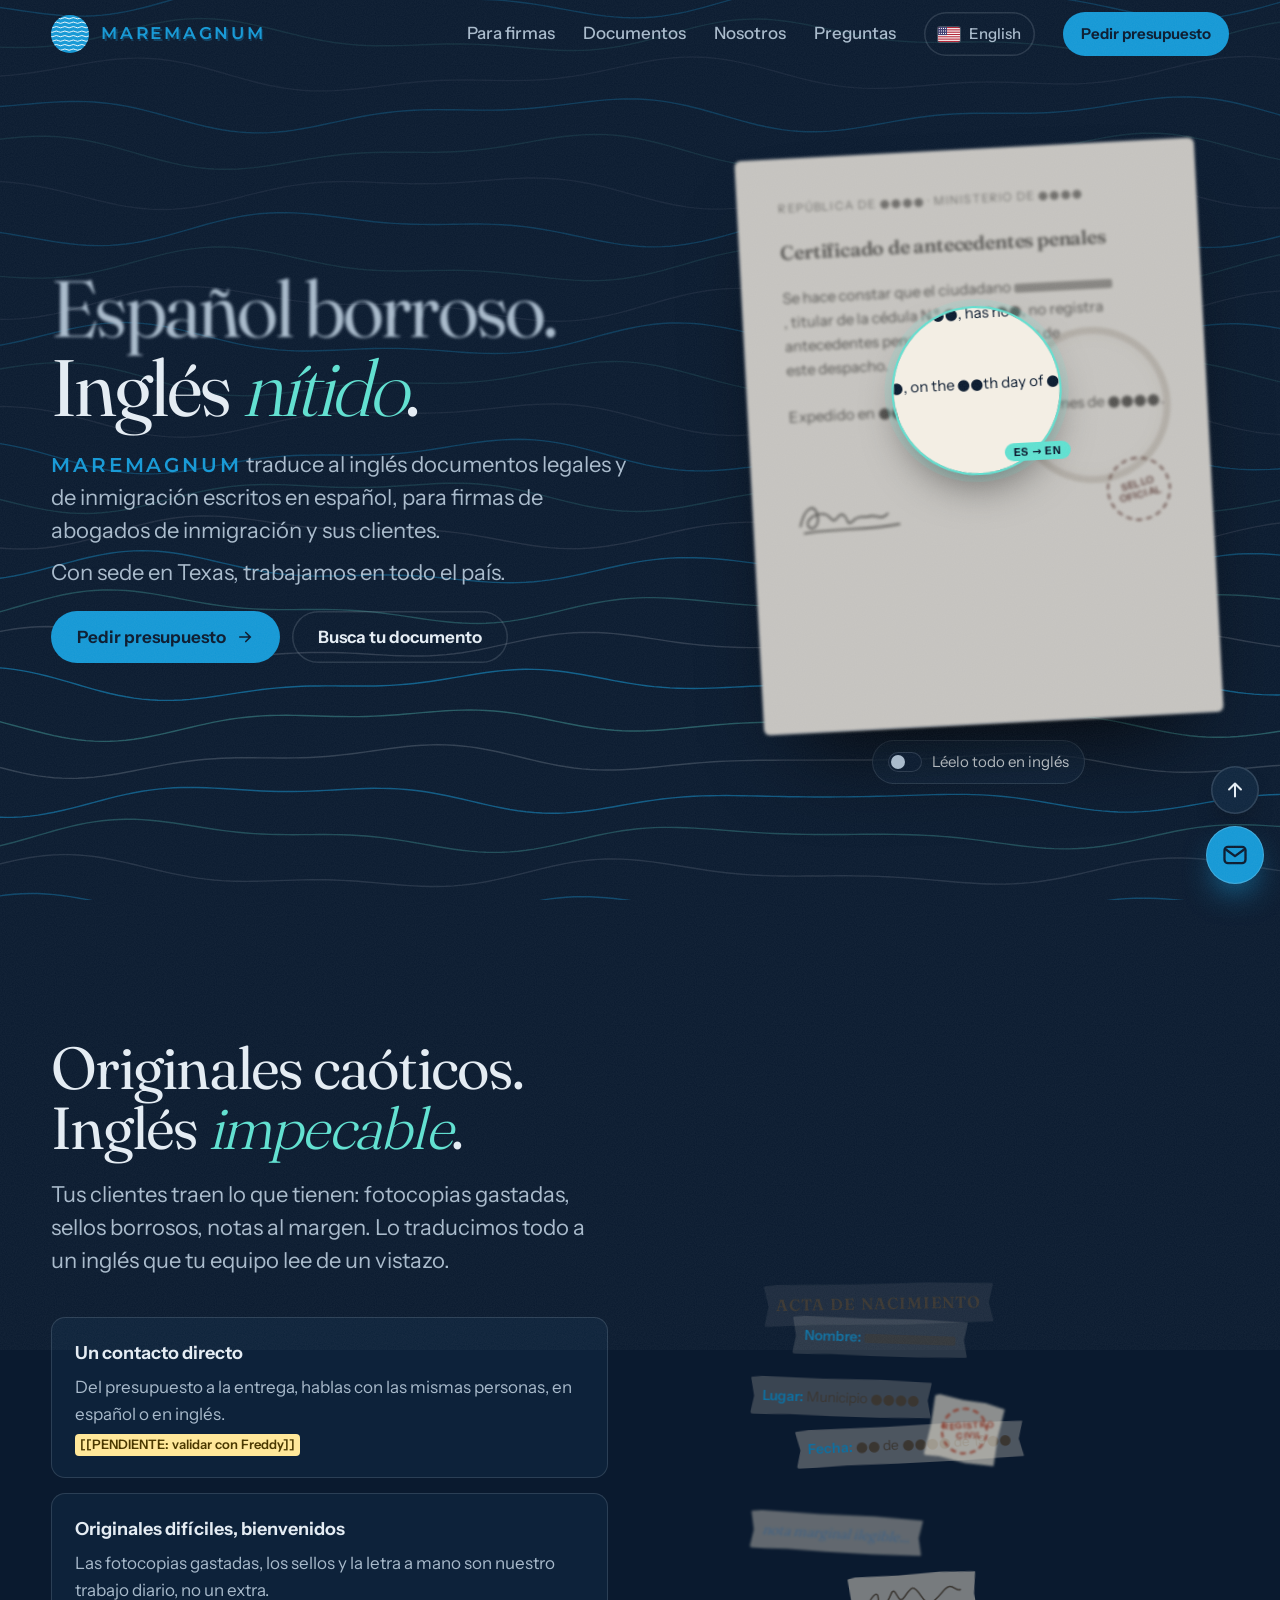
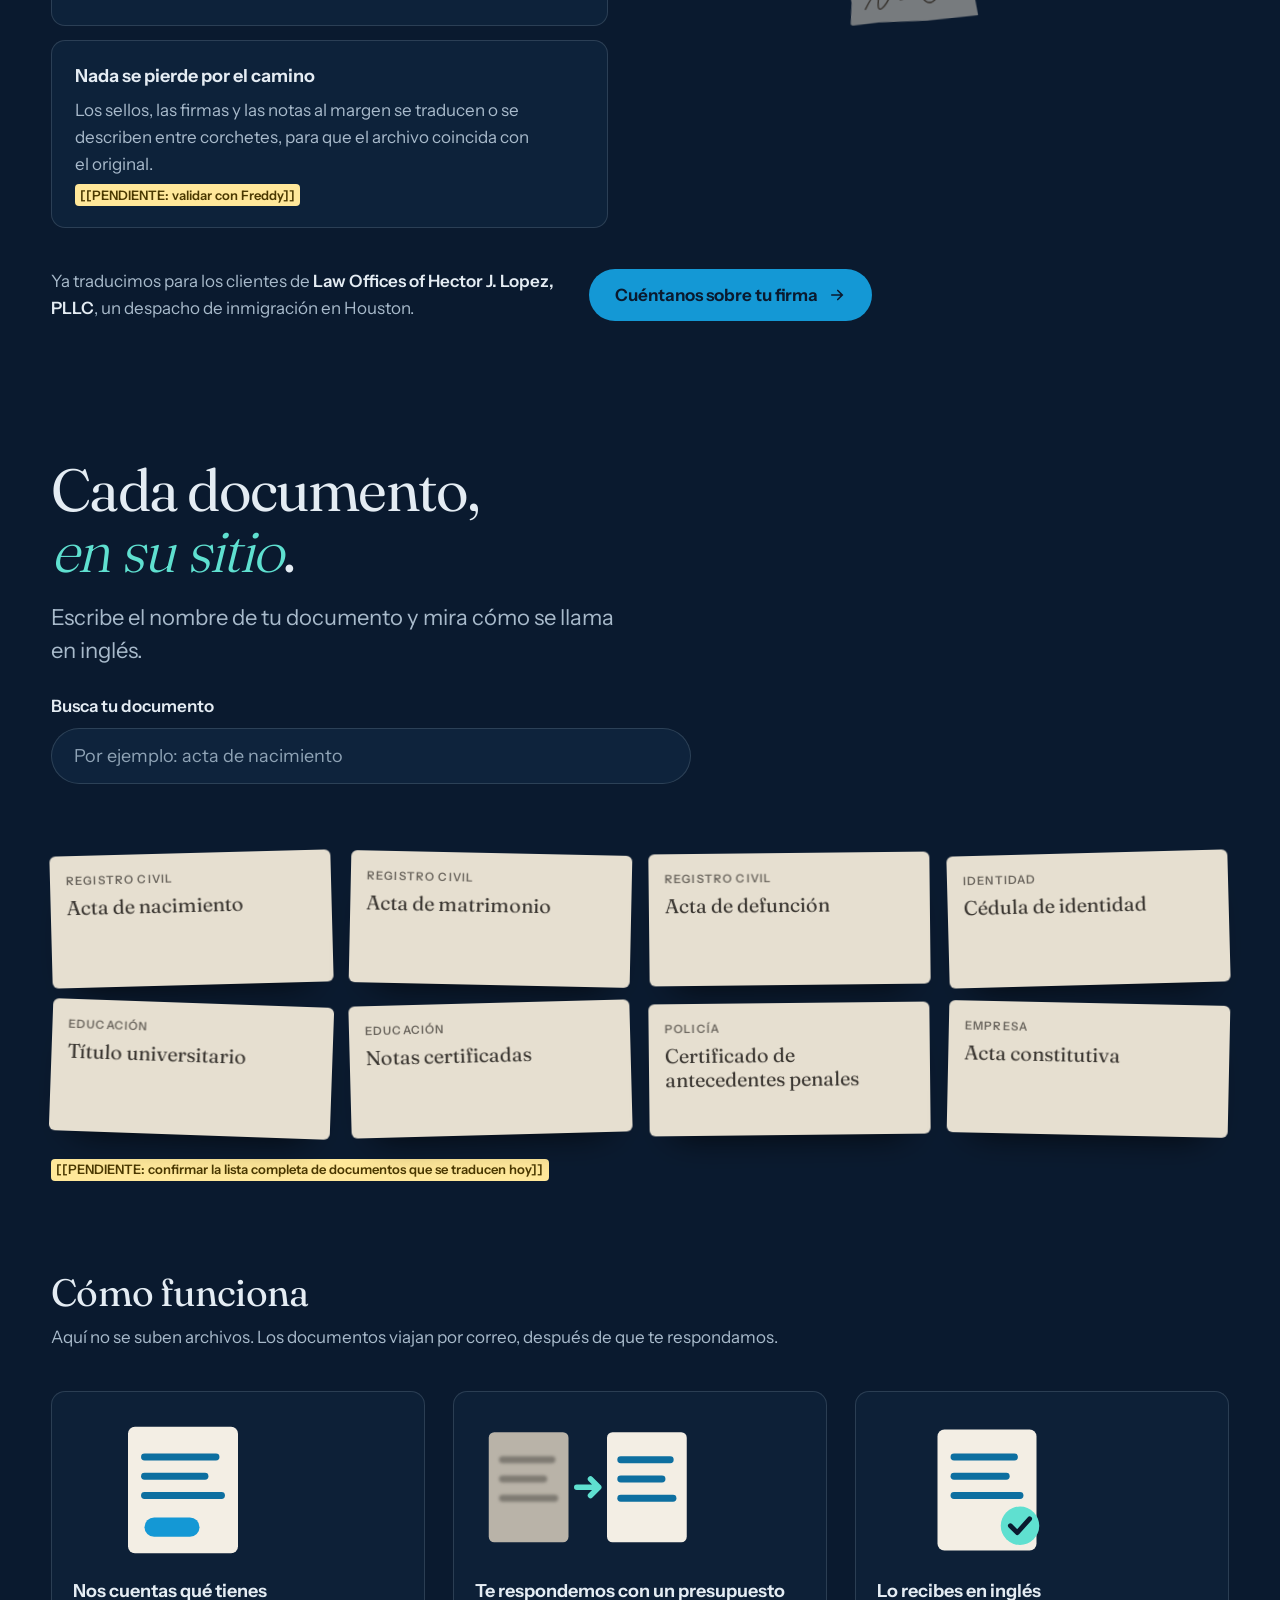
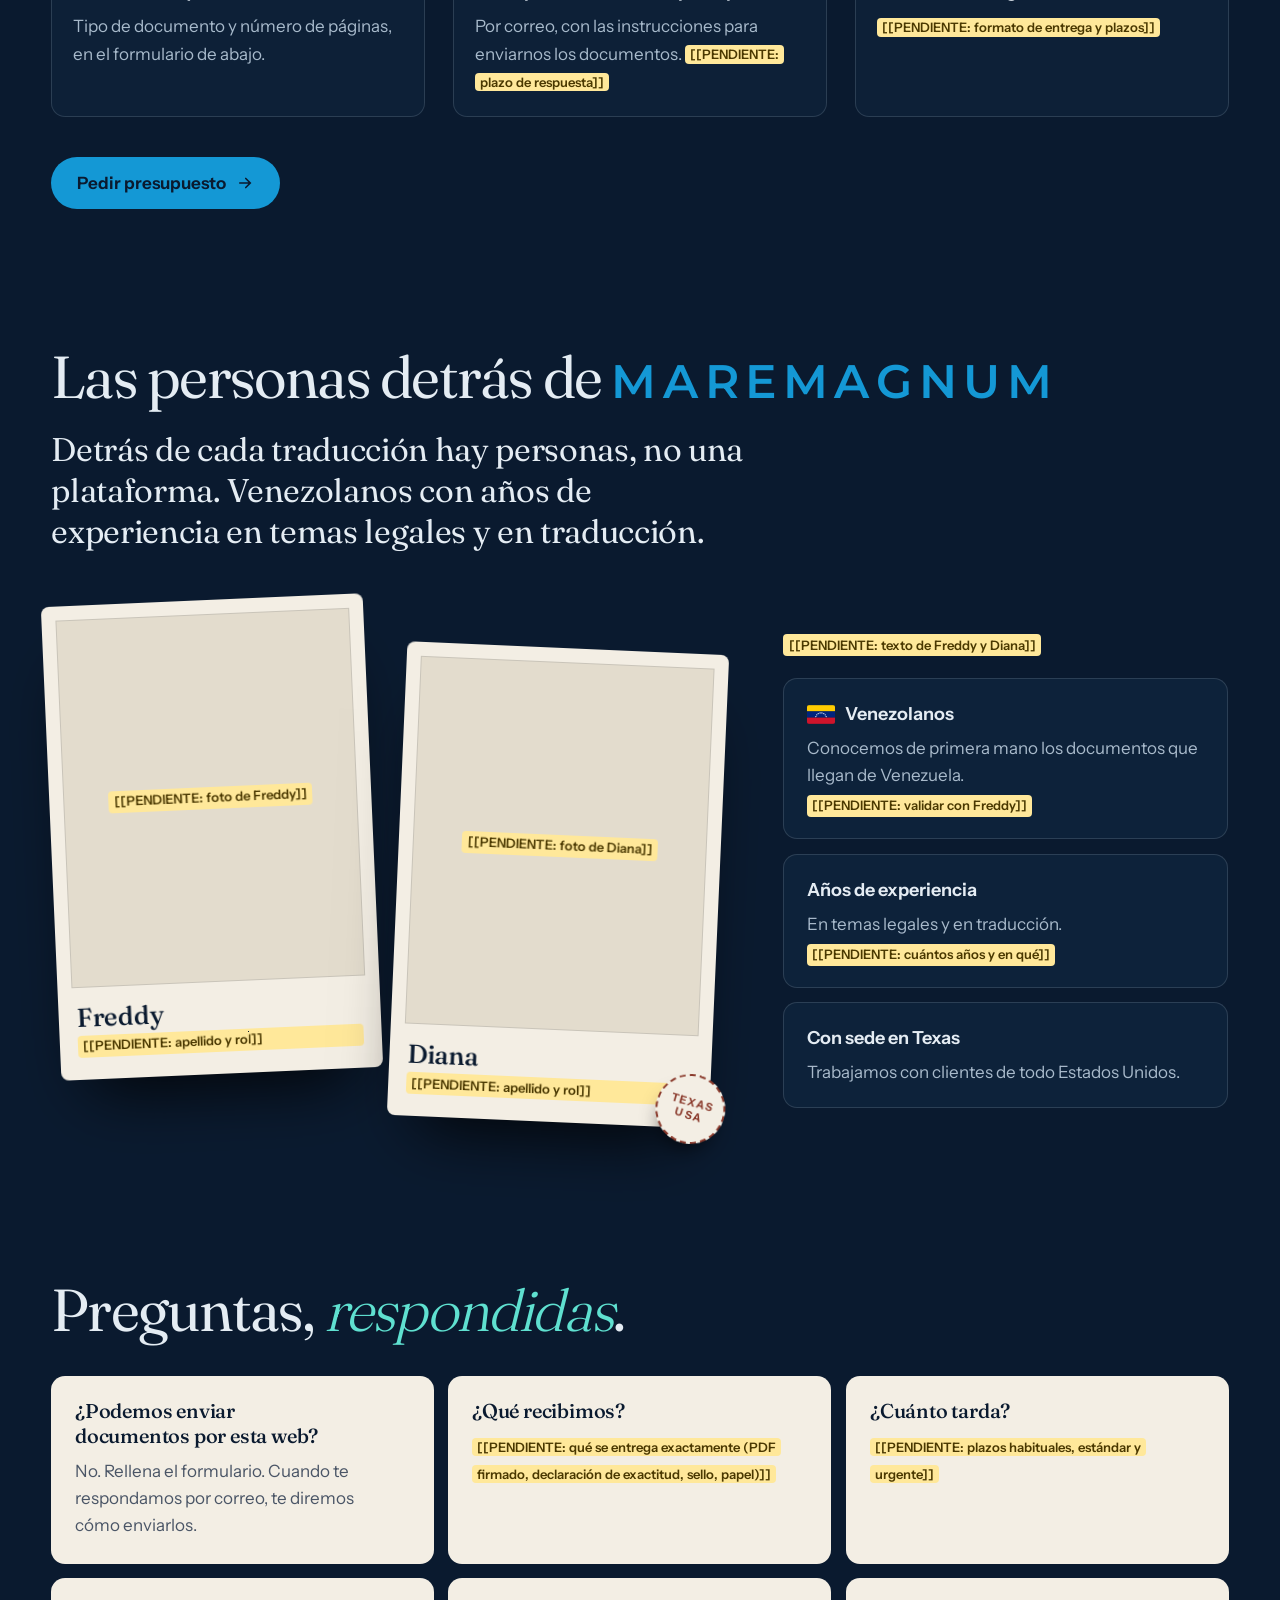
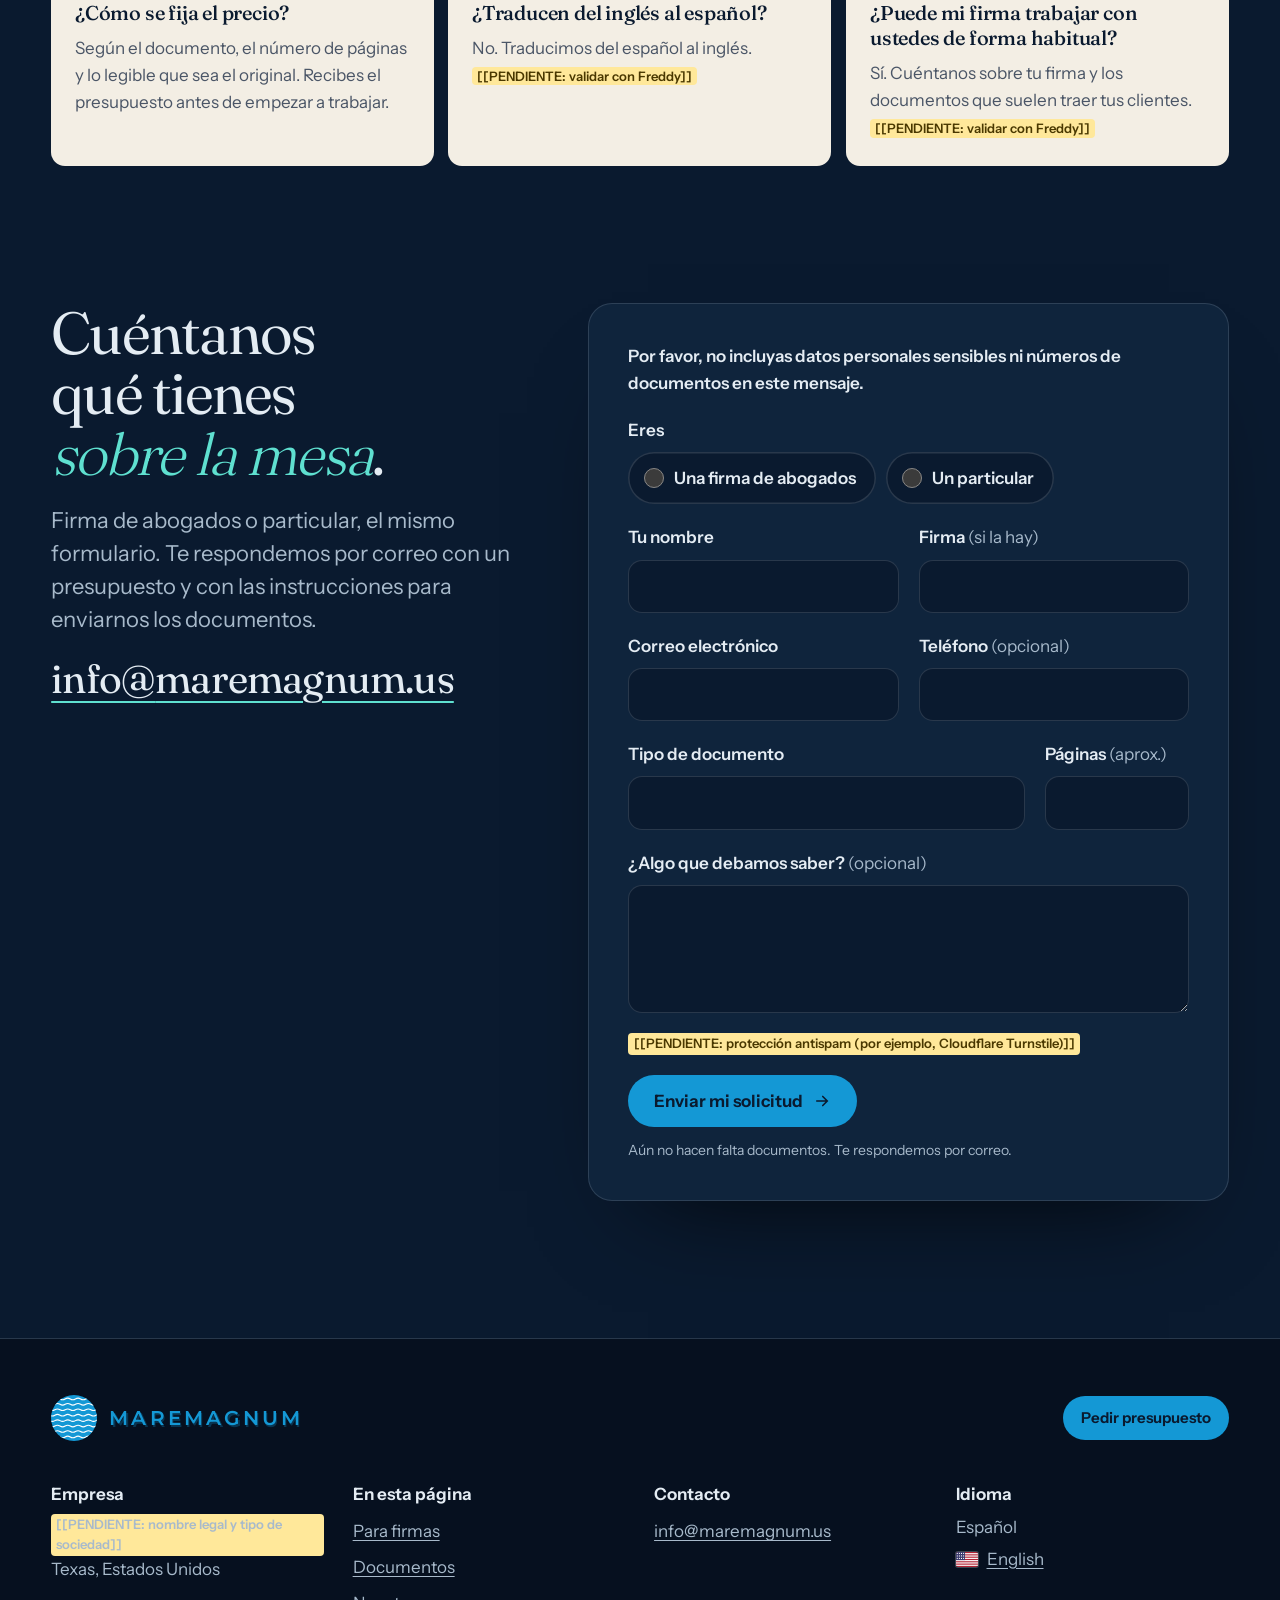
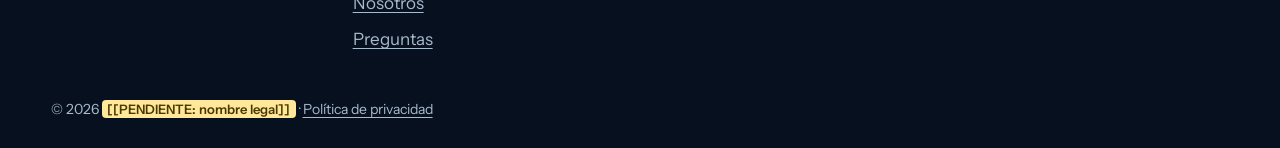
==== commit 6a65cccf: "Firma y sello nítidos bajo la lupa de la portada Fuera de la lupa la firma es un garabato y el sello" ====
--- a/index.html
+++ b/index.html
@@ -73,14 +73,14 @@
             <p class="sheet-title">Certificado de antecedentes penales</p>
             <p>Se hace constar que el ciudadano <span class="bar"></span>, titular de la cédula N.º ●●●●●●, no registra antecedentes penales en los archivos de este despacho.</p>
             <p>Expedido en ●●●●, a los ●● días del mes de ●●●●.</p>
-            <div class="sheet-foot"><svg width="96" height="30" viewBox="0 0 110 34" aria-hidden="true"><path d="M4 26c10-18 16-20 14-6s8 4 14-8 6 14 14 4 10-14 18 0 14 6 24-4 12 2 18 0" fill="none" stroke="currentColor" stroke-width="1.8" stroke-linecap="round"/></svg><span class="seal">Sello<br>oficial</span></div>
+            <div class="sheet-foot"><svg class="sheet-sig" width="112" height="37" viewBox="0 0 120 40" aria-hidden="true"><path d="M6 27C12 5 23 3 25 16 27 29 16 34 14 26 12 18 31 9 39 20 45 28 47 13 53 17 59 21 55 31 63 24 71 17 75 22 81 20 89 18 93 26 101 18M10 35C40 31 80 35 113 30" fill="none" stroke="currentColor" stroke-width="2" stroke-linecap="round" stroke-linejoin="round"/></svg><span class="seal">Sello<br>oficial</span></div>
           </div>
           <div class="layer layer-en" lang="en" aria-hidden="true">
             <p class="sheet-meta">Republic of ●●●● · Ministry of ●●●●</p>
             <p class="sheet-title">Criminal record certificate</p>
             <p>This is to certify that the citizen <span class="bar"></span>, holder of ID card No. ●●●●●●, has no criminal record in the files of this office.</p>
             <p>Issued in ●●●●, on the ●●th day of ●●●●.</p>
-            <div class="sheet-foot"><span class="bracket">[Illegible signature]</span><span class="bracket">[Seal: official, partly illegible]</span></div>
+            <div class="sheet-foot"><svg class="sheet-sig" width="112" height="37" viewBox="0 0 120 40" aria-hidden="true"><path d="M6 27C12 5 23 3 25 16 27 29 16 34 14 26 12 18 31 9 39 20 45 28 47 13 53 17 59 21 55 31 63 24 71 17 75 22 81 20 89 18 93 26 101 18M10 35C40 31 80 35 113 30" fill="none" stroke="currentColor" stroke-width="2" stroke-linecap="round" stroke-linejoin="round"/></svg><span class="seal seal-clear">Official<br>seal</span></div>
           </div>
           <div class="lens" aria-hidden="true"></div>
         </div>
--- a/assets/css/main.css
+++ b/assets/css/main.css
@@ -128,7 +128,16 @@
 .layer-en .sheet-meta { color: var(--brand-on-paper); opacity: 1; font-weight: 600; }
 .sheet-title { font-family: var(--font-display); font-weight: 600; font-size: 1.3em; line-height: 1.2; letter-spacing: -0.01em; }
 .sheet-foot { display: flex; justify-content: space-between; align-items: end; gap: 12px; margin-top: 6%; }
-.seal { width: 5.4em; height: 5.4em; border-radius: 50%; border: 2px dashed var(--stamp); color: var(--stamp); display: grid; place-items: center; font-weight: 700; font-size: 0.62em; letter-spacing: 0.1em; text-transform: uppercase; text-align: center; transform: rotate(-12deg); }
+.seal {
+  flex: none; display: grid; place-items: center;
+  width: 6.4em; height: 6.4em; border-radius: 50%;
+  border: 2px dashed var(--stamp); color: var(--stamp);
+  font-size: 0.625rem; font-weight: 700; line-height: 1.15; letter-spacing: 0.03em; text-transform: uppercase; text-align: center;
+  transform: rotate(-12deg);
+}
+/* Bajo la lupa la firma y el sello se ven con claridad */
+.layer-en .sheet-sig { color: #1F3F7C; }
+.seal-clear { border-style: solid; box-shadow: inset 0 0 0 3px var(--paper), inset 0 0 0 4px var(--stamp); }
 .bracket { color: var(--brand-on-paper); font-weight: 600; }
 .lens {
   position: absolute; left: var(--x); top: var(--y);
